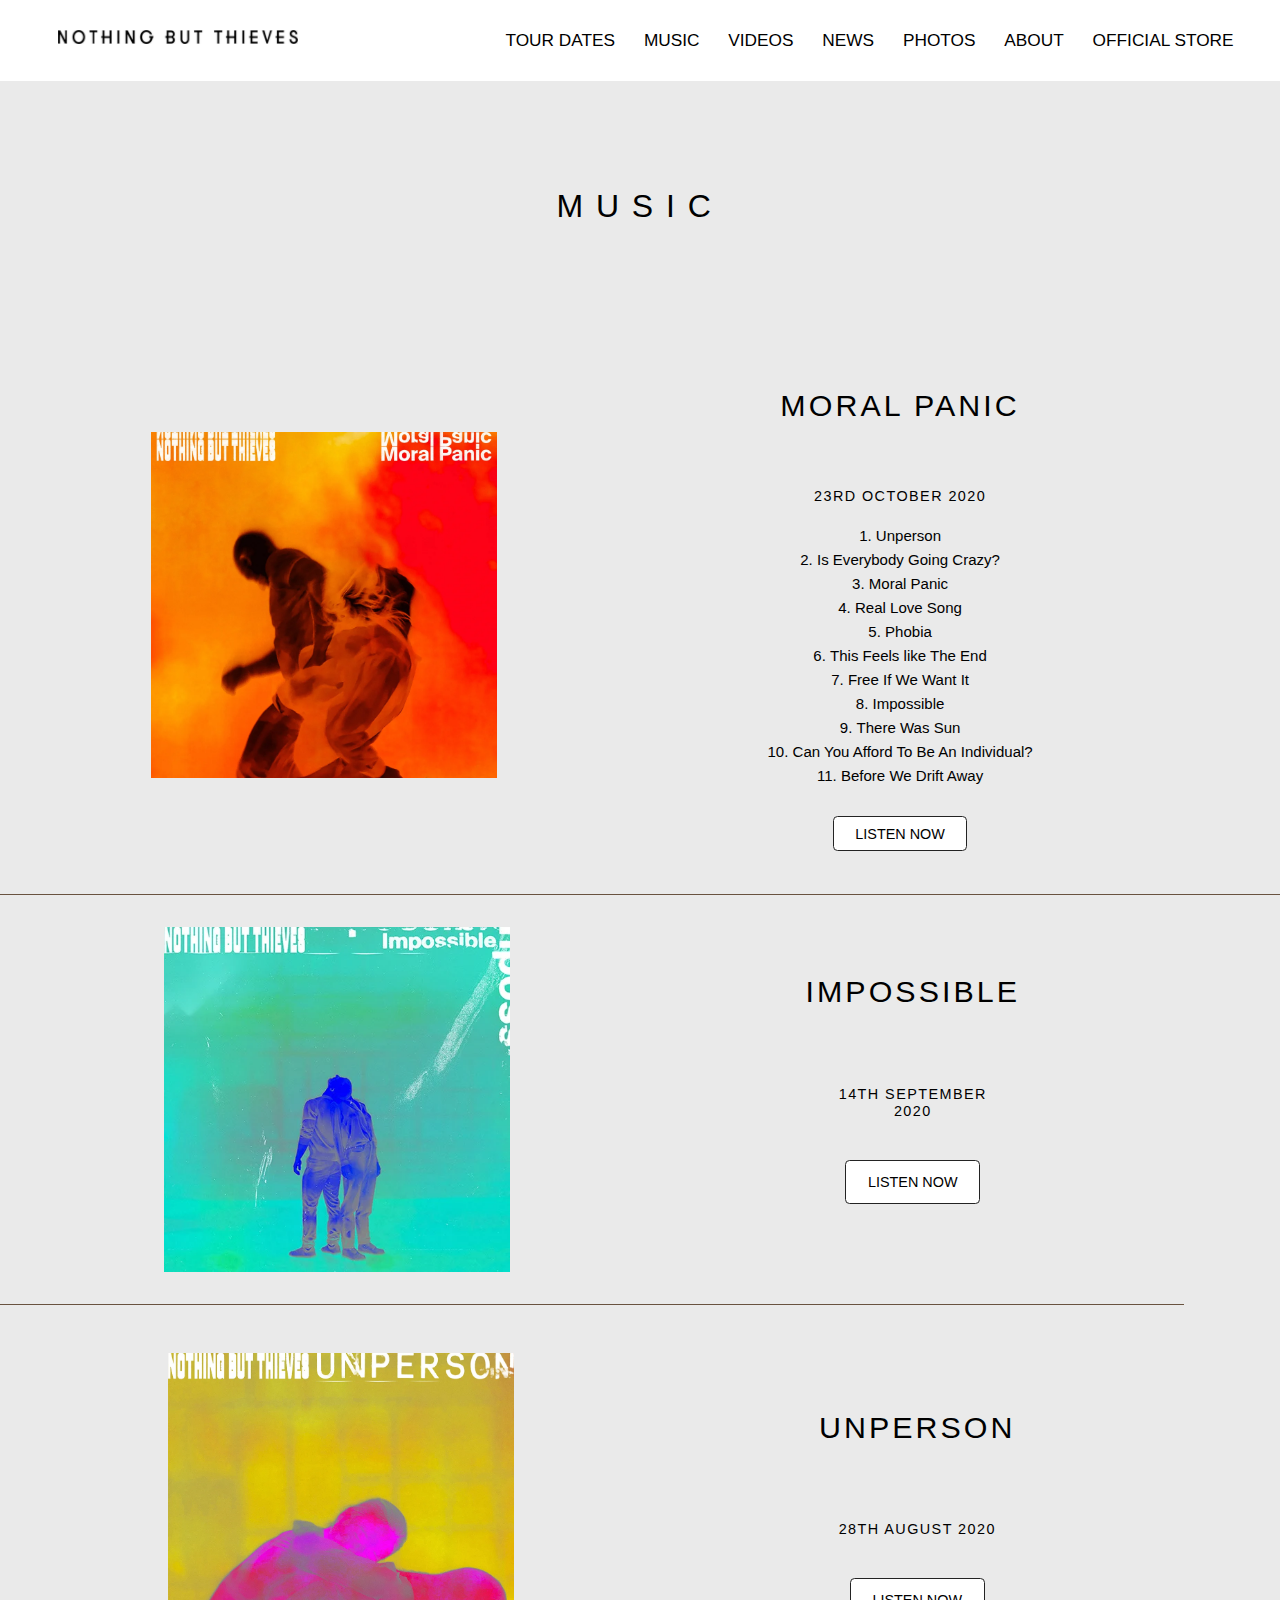
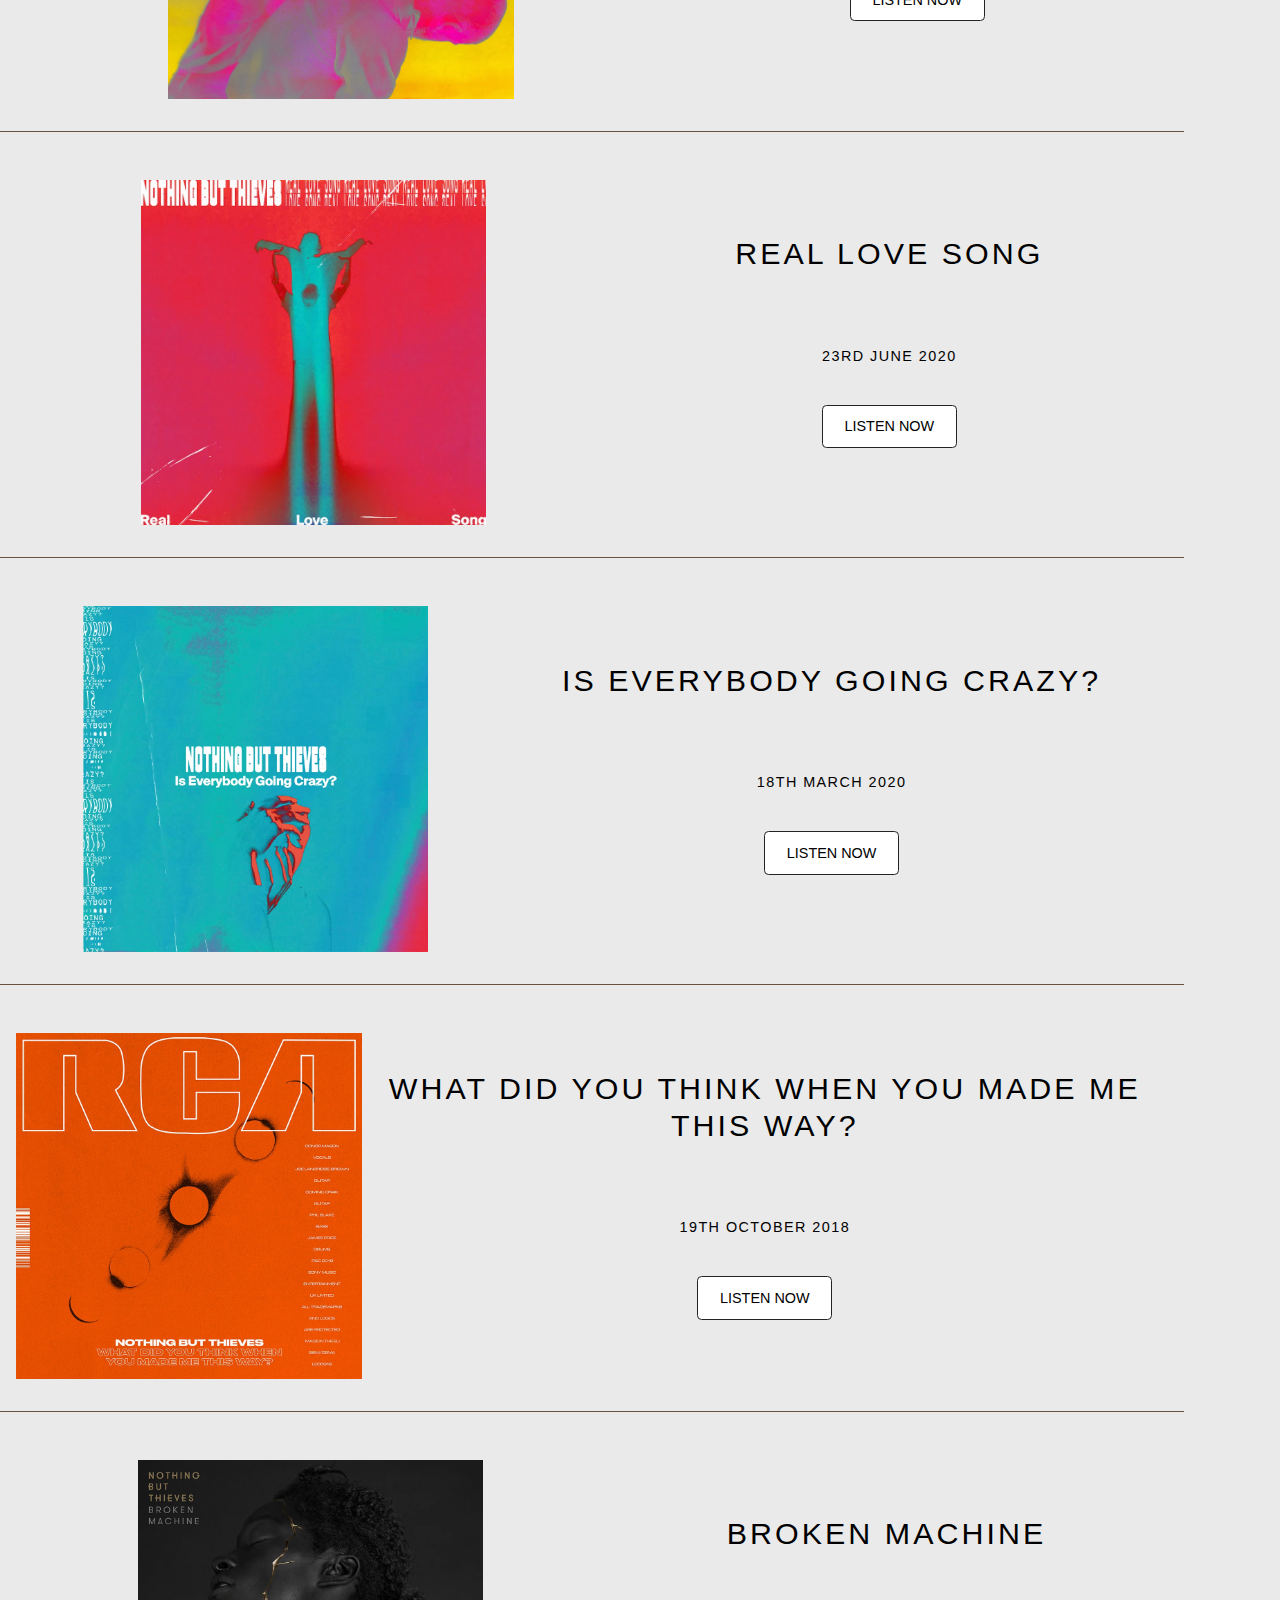
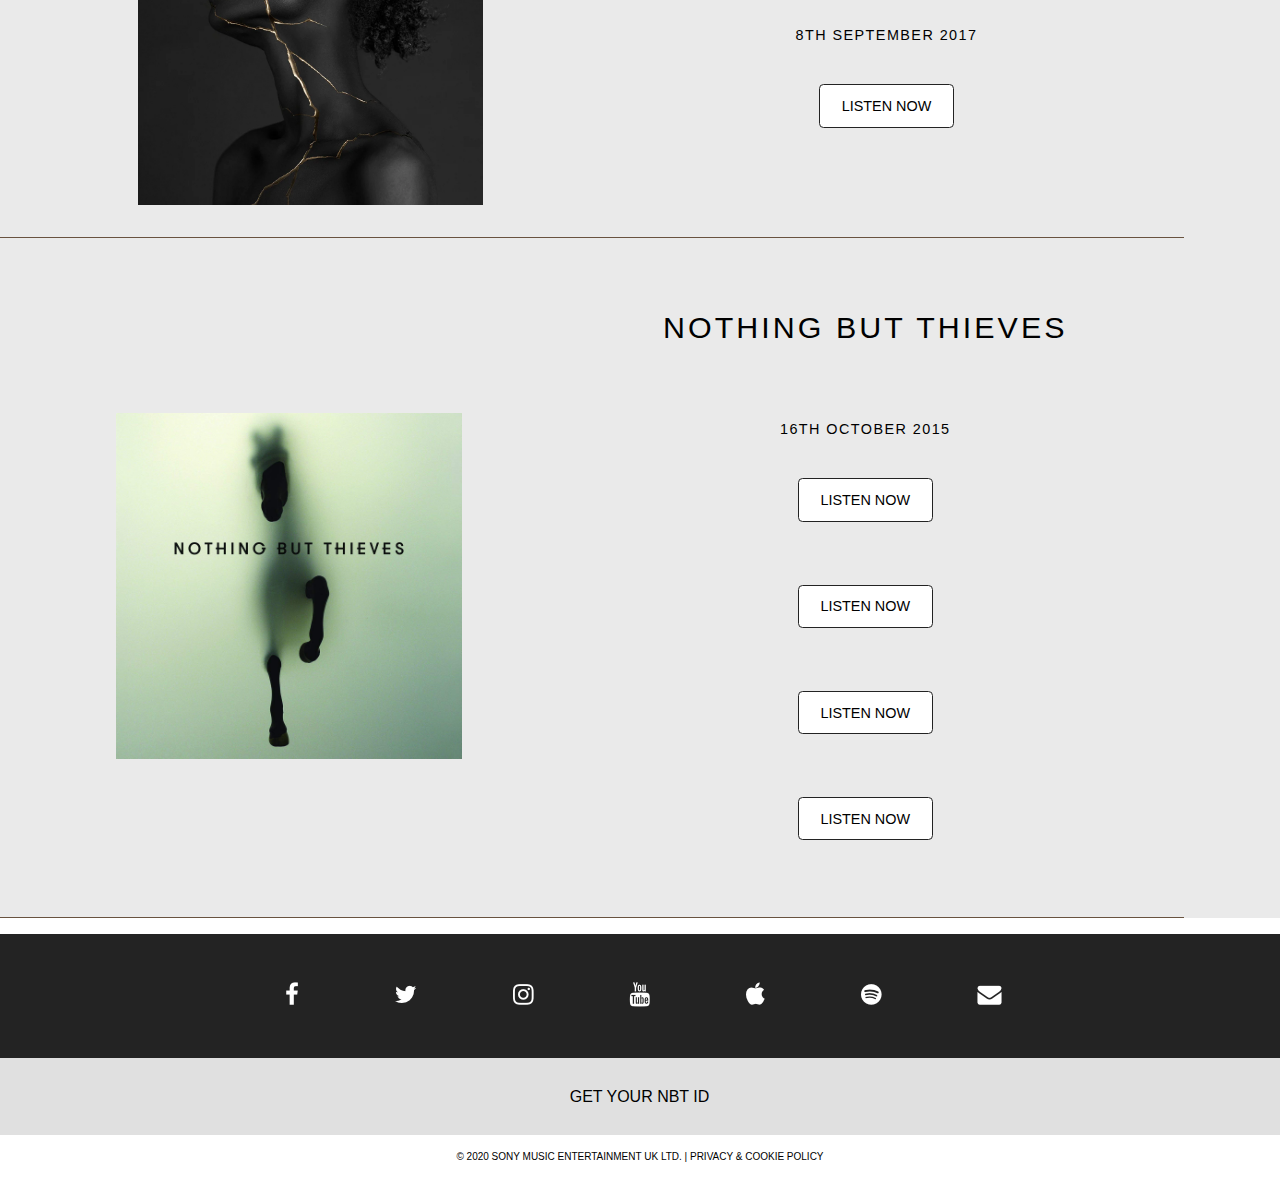
==== music.html @ ab068f0f "Add files via upload" ====
<!doctype html>
<html lang="nl">
	
<head>
	<meta charset="UTF-8">
	<meta name="author" content="jouw naam">
	<meta name="viewport" content="width=device-width, initial-scale=1">
	
	<title>Nothing But Thieves | The Official Website</title>
	<link href="styles/style.css" rel="stylesheet">
</head>

<body>
	<header>
		<a href="index.html"><img src="./images/logo.png" alt=""></a>
		<nav>
			<button></button>
			<ul>
			<li><a href="#">TOUR DATES</a></li>
			<li><a href="music.html">MUSIC</a></li>
			<li><a href="#">VIDEOS</a></li>
			<li><a href="#">NEWS</a></li>
			<li><a href="#">PHOTOS</a></li>
			<li><a href="#">ABOUT</a></li>
			<li><a href="#">OFFICIAL STORE</a></li>
		</ul>
		</nav>
	</header>
	<main id="music-pagina">
		<section>
            <h2 class="h2-music">MUSIC</h2>
			<article>
                <img src="./images/moral-panic.webp" alt="Cover album Moral Panic">
                <div class="tekst-button">
                    <h2 class="h2-music-kleiner">MORAL PANIC</h2>
                <time datetime="2020-10-23">23RD OCTOBER 2020</time>
                <ol>
                    <li>Unperson</li>
                    <li>Is Everybody Going Crazy?</li>
                    <li>Moral Panic</li>
                    <li>Real Love Song</li>
                    <li>Phobia</li>
                    <li>This Feels like The End</li>
                    <li>Free If We Want It</li>
                    <li>Impossible</li>
                    <li>There Was Sun</li>
                    <li>Can You Afford To Be An Individual?</li>
                    <li>Before We Drift Away</li>
                </ol>
                <a class="listen-music" href="#">LISTEN NOW</a>
            </div>
            </article>
        </section>
        <section>
            <article>
                <img src="./images/music-impossible.webp" alt="">
                    <div class="onder-elkaar">
                        <h2 class="h2-music-kleiner">IMPOSSIBLE</h2>
                        <time datetime="2020-09-14">14TH SEPTEMBER 2020</time>
                         <a class="listen-music" href="#">LISTEN NOW</a>
                    </div>
            </article>
            <article>
                <img src="./images/music-unperson.webp" alt="">
                    <div class="onder-elkaar">
                        <h2 class="h2-music-kleiner">UNPERSON</h2>
                        <time datetime="2020-08-28">28TH AUGUST 2020</time>
                        <a class="listen-music" href="#">LISTEN NOW</a>
                    </div>
            </article>
            <article>
                <img src="./images/music-real.webp" alt="">
                    <div class="onder-elkaar">
                        <h2 class="h2-music-kleiner">REAL LOVE SONG</h2>
                        <time datetime="2020-07-23">23RD JUNE 2020</time>
                        <a class="listen-music" href="#">LISTEN NOW</a>
                    </div>
            </article>
            <article>
                <img src="./images/music-is.webp" alt="">
                    <div class="onder-elkaar">
                        <h2 class="h2-music-kleiner">IS EVERYBODY GOING CRAZY?</h2>
                        <time datetime="2020-03-18">18TH MARCH 2020</time>
                        <a class="listen-music" href="#">LISTEN NOW</a>
                    </div>
            </article>
            <article>
                <img src="./images/music-what.jpg" alt="">
                <div class="onder-elkaar">
                <h2 class="h2-music-kleiner">WHAT DID YOU THINK WHEN YOU MADE ME THIS WAY?</h2>
                <time datetime="2018-10-19">19TH OCTOBER 2018</time>
                <a class="listen-music" href="#">LISTEN NOW</a>
            </div>
            </article>
            <article>
                <img src="./images/music-broken.webp" alt="">
                    <div class="onder-elkaar">
                <h2 class="h2-music-kleiner">BROKEN MACHINE</h2>
                <time datetime="2017-09-08">8TH SEPTEMBER 2017</time>
                <a class="listen-music" href="#">LISTEN NOW</a>
            </div>
            </article>
            <article>
                <img src="./images/music-ntb.jpg" alt="">
                <div class="onder-elkaar">
                <h2 class="h2-music-kleiner">NOTHING BUT THIEVES</h2>
                        <time datetime="2015-10-16">16TH OCTOBER 2015</time>
                        <a class="listen-music" href="#">LISTEN NOW</a>
                        <a class="listen-music" href="#">LISTEN NOW</a>
                        <a class="listen-music" href="#">LISTEN NOW</a>
                        <a class="listen-music" href="#">LISTEN NOW</a>
                    </div>
            </article>
        </section>
        <script src="./scripts/script.js"></script>
	</main>
	<footer>
		<div><img class="footer-img" src="./images/footer.png" alt="">
        </div>
		<a href="#">GET YOUR NBT ID</a>
		<p>© 2020 SONY MUSIC ENTERTAINMENT UK LTD. | PRIVACY & COOKIE POLICY</p>
	</footer>
</body>
	
</html>
---- styles/style.css ----
CSS Document
/* Voor alle pagina's */

*, *::after, *::before {
  box-sizing:border-box;  
  margin: 0;
  padding: 0;
}

@font-face {
  font-family: "Woodford Bourne"; 
  src: url("//db.onlinewebfonts.com/t/ab5835bc2eba54dbb5012336606a5edc.eot"); 
  src: url("//db.onlinewebfonts.com/t/ab5835bc2eba54dbb5012336606a5edc.eot?#iefix") format("embedded-opentype"), 
  url("//db.onlinewebfonts.com/t/ab5835bc2eba54dbb5012336606a5edc.woff2") format("woff2"), 
  url("//db.onlinewebfonts.com/t/ab5835bc2eba54dbb5012336606a5edc.woff") format("woff"), 
  url("//db.onlinewebfonts.com/t/ab5835bc2eba54dbb5012336606a5edc.ttf") format("truetype"), 
  url("//db.onlinewebfonts.com/t/ab5835bc2eba54dbb5012336606a5edc.svg#WoodfordBournePROW01-Rg") format("svg"); }

  @font-face {font-family: "Woodford Bourne Thin"; 
    src: url("//db.onlinewebfonts.com/t/a9fb206b2885ac22d2d6c9dc4a789ace.eot"); 
    src: url("//db.onlinewebfonts.com/t/a9fb206b2885ac22d2d6c9dc4a789ace.eot?#iefix") format("embedded-opentype"), 
    url("//db.onlinewebfonts.com/t/a9fb206b2885ac22d2d6c9dc4a789ace.woff2") format("woff2"), 
    url("//db.onlinewebfonts.com/t/a9fb206b2885ac22d2d6c9dc4a789ace.woff") format("woff"), 
    url("//db.onlinewebfonts.com/t/a9fb206b2885ac22d2d6c9dc4a789ace.ttf") format("truetype"), 
    url("//db.onlinewebfonts.com/t/a9fb206b2885ac22d2d6c9dc4a789ace.svg#WoodfordBournePROW01-Light") format("svg"); }

body {
  font-family: 'Woodford Bourne', sans-serif;
  color: black;
  font-size: 1em;
  font-weight: 400;
  position: relative;
  text-align: center;
  line-height: 1.5em;
  -webkit-font-smoothing: antialiased;
  margin: 0;
}

/* begin header */

header {
  position: fixed;
  top: 0;
  display: flex;
  justify-content: space-between;
  align-items: center;
  width: 100vw;
  background: white;
  height: 9vh;
}

header img {
  max-width: 70vw;
  margin: 1.5em 1.5em 1.5em 1.5em;
}

/* begin nav */

nav ul {
  position: fixed;
  top: 0;
  left: 0;
  width: 100%;
  height: 100%;
  transform:translateX(100%);
  transition: 0.5s;
  display: flex;
  flex-direction: column;
  justify-content: center;
  margin: 0;
  padding: 0;
  background: white;
}

nav button {
  background: none;
  background-image: url('../images/SVG/Button.svg');
  background-repeat: no-repeat;
  border: none;
  appearance: none;
  cursor: pointer;
  position: fixed;
  top: 2vh;
  right: 3vh;
  height: 5vh;
  width: 10vw;
  z-index: 1;
}

nav a {
  display: block;
  line-height: 100%;
  font-size: 1.2em;
  margin: 0.4rem auto;
  padding: 0.5em 0;
}

nav.toonNav ul {
  transform:translateX(0%);
  transition: 0.5s;
}

nav.toonNav button {
  background-image: url('../images/SVG/Kruis.svg');
}

/* codepen Mediaqueries oefening 3 geraadpleegd voor de nav */
/* einde nav */

/* einde header */

a {
  text-decoration: none;
  color: black;
}

img, video {
  max-width: 100%;
  height: auto;
  }

h3 {
  letter-spacing: 0.1em;
  font-family: 'Woodford Bourne Thin', sans-serif;
  font-size: 0.9em;
  font-weight: normal;
  padding: 1em 0 1em 0;
  line-height: 1.22em;
  max-width: 80%;
  text-align: center;
  align-items: center;
  margin: auto;
  margin-bottom: 0.5em;
}

/* einde voor alle pagina's */

 /* time, datum */

time {
  letter-spacing: 0.1em;
  font-family: 'Woodford Bourne Thin', sans-serif;
  font-size: 0.9em;
  font-weight: normal;
  padding: 1em 0 1em 0;
  line-height: 1.22em;
  max-width: 80%;
  text-align: center;
  align-items: center;
  margin: auto;
  margin-bottom: 0.5em;
}

/* einde time, datum */ 

/* home pagina */

.h2-home {
  letter-spacing: 0.1em;
  font-family: 'Woodford Bourne Thin', sans-serif;
  font-size: 2em; 
  font-weight: lighter;
  padding: 3em 0 2.5em 0;
  line-height: 1.22em;
}

/* slider */

#homepagina > ul:nth-of-type(1) {
  width: 100%;
  overflow-x: scroll;
  white-space: nowrap;
  display: block;
  max-width: 100%;
  padding: 0;
  margin: 0;
}

#homepagina > ul:nth-of-type(1) li {
  height: 90vh;
  display: inline-block;
  margin: 0;
  vertical-align: top;
/* Het element is uitgelijnd met de bovenkant van het hoogste element op de lijn 
Bron:  https://www.w3schools.com/cssref/pr_pos_vertical-align.asp*/
  align-items: center;
}

#homepagina > ul:nth-of-type(1) li a {
  font-family: 'Woodford Bourne Thin', sans-serif;
  border: solid 0.0625em white;
  border-radius: 0.3125em;
  padding: 0.6em 1.5em;
  font-size: 0.9em;
  background: white;
  color: black;
}

#homepagina > ul:nth-of-type(1) li:nth-of-type(1) {
  width: 100%;
  background: url('../images/slider-3.webp');
  background-size: cover;
  background-repeat: no-repeat;
}

#homepagina > ul:nth-of-type(1) li:nth-of-type(2) {
  width: 100%;
  background: url('../images/slider-2.webp');
  background-size: cover;
  background-repeat: no-repeat;
}

#homepagina > ul:nth-of-type(1) li:nth-of-type(3) {
  width: 100%;
  background: url('../images/slider-1.webp');
  background-size: cover;
  background-repeat: no-repeat;
}

/* einde slider */

/* video img */

.video-img {
  padding: 0 0 7.5em;
}

/* einde video img */

#homepagina > article:nth-of-type(1) img {
  width: 80%;
}

#homepagina > article:nth-of-type(1) h2 {
  margin: 0.75em 0 2em 0;
  padding: 0;
}

.look {
  display: inline-block;
  max-width: 11em;
  font-family: 'Woodford Bourne Thin', sans-serif;
  border: solid 0.0625em #232323;
  border-radius: 0.3125em;
  padding: 0.6em 1.5em;
  font-size: 0.9em;
  margin: 1.25em 0 3.125em 0;
}

.listen, .more {
  font-family: 'Woodford Bourne Thin', sans-serif;
  border: solid 0.0625em #232323;
  border-radius: 0.3125em;
  padding: 0.6em 1.5em;
  font-size: 0.9em;
}

.listen {
  margin: 1.25em 0 3.125em 0;
}

.more {
  display: block;
  position: relative;
  left: 25vw;
  margin: 5em 0;
  width: 10em;
}

#homepagina > section:nth-of-type(1) li {
  padding-bottom: 0.5em;
  margin-left: -2em;
}

.tour-dates-more {
  font-family: 'Woodford Bourne Thin', sans-serif;
  border: solid 0.0625em white;
  border-radius: 0.3125em;
  padding: 0.6em 1.5em;
  font-size: 0.9em;
  background: white;
  color: black;
}

#homepagina > section:nth-of-type(1) ul li:nth-of-type(4) {
  font-weight: 700;
}

.more-news {
  display: flex;
  flex-direction: column;
  justify-content: center;
  align-content: center;
  align-items: center;
  max-width: 11em;
  font-family: 'Woodford Bourne Thin', sans-serif;
  border: solid 0.0625em black;
  border-radius: 0.3125em;
  padding: 0.6em 1.5em;
  font-size: 0.9em;
  margin: 2em auto;
  margin-bottom: 6em;
}

ul {
    list-style-type: none;
  }

.kleding {
  padding: 0;
  margin: 0;
}

 li{
  overflow: hidden;
  padding-left: 0;
}

.news-items {
  overflow-x: scroll;
  white-space: nowrap;
  display: block;
  flex-direction: column;
  width:100%;
  max-width: 100vw;
  padding: 0 0 1em 0;
}

.videos {
  background: rgb(234, 234, 234);
}

.videos img {
  width: 90%;
}

.img-een {
  background: rgb(234, 234, 234);
}

.img-een img {
  margin: 8em 2em 6em 2em;
  max-width: 80%;
}

.img-twee {
  background: black;
}

.img-twee img {
  margin: 6em 2em 6em 2em;
  max-width: 80%;
}

.news-item {
  display: inline-block;
  margin: 0 2em;
  vertical-align: top;
  align-items: center;
  margin-left: 1em;
}

.news-item img {
  max-width: 100%;
}


.news-item h3 {
  white-space: initial;
}


::-webkit-scrollbar {
  width: 0.5em;
}

::-webkit-scrollbar-thumb {
  background: #232323;
}

::-webkit-scrollbar-track {
  background: white;
}

p.prijs {
  font-weight: bold;
  font-size: 1em;
}

footer {
  position: static;
  bottom: 0;
  right: 0;
  left: 0;
}
footer div {
  background: #232323;
  width: 100%;
}

.footer-img {
  border: none;
}

footer a {
  background: #e0e0e0;
  max-width: 100%;
  text-align: center;
  display: flex;
  justify-content: center;
  align-items: center;
  padding: 27px 30px 26px 29px;
  font-size: 1em;
  font-style: normal;
  font-weight: 400;
}

footer p {
  text-align: center;
  font-size: 0.625em;
}

/* music pagina */

.onder-elkaar {
  display: flex;
  flex-direction: column;
  align-items: center;
}

#music-pagina > section:nth-of-type(1) {
  background: rgb(234, 234, 234);
  text-align: center;
  border-bottom: 1px solid #695340;
}

#music-pagina > section:nth-of-type(1) img {
  max-width: 80%;
}

#music-pagina > section:nth-of-type(2) {
  background: rgb(234, 234, 234);
  text-align: center;
}

#music-pagina > section:nth-of-type(2) img {
  max-width: 80%;
}

#music-pagina > section:nth-of-type(2) article {
  border-bottom: 1px solid #695340;
}

.h2-music {
  letter-spacing: 0.4em;
  font-family: 'Woodford Bourne Thin', sans-serif;
  font-size: 2em;
  font-weight: normal;
  padding: 5em 0 2.5em 0;
  line-height: 1.22em;
}

.h2-music-kleiner {
  letter-spacing: 0.1em;
  font-family: 'Woodford Bourne Thin', sans-serif;
  font-size: 1.9em;
  font-weight: normal;
  padding: 0;
  margin: 0.75em 0 2em 0;
  line-height: 1.22em;
}

.listen-music {
  font-family: 'Woodford Bourne Thin', sans-serif;
  border: solid 0.0625em #232323;
  border-radius: 0.3125em;
  padding: 0.6em 1.5em;
  font-size: 0.9em;
  margin: 1.25em 0 3.125em 0;
  background: white;
  max-width: 11em;
}

#music-pagina section:nth-of-type(1) img {
  width: 80vw;
}

ol {
  align-items: center;
  padding: 0 0 1.25em 0;
  font-family: 'Woodford Bourne', sans-serif;
  font-style: normal;
  font-size: 0.94em;
  font-weight: 400;
}

ol li {
  list-style-position: inside;
}

#music-pagina section {
  background: rgb(234, 234, 234);
  display: block;
}

@media (max-width: 991px) {
 
  #music-pagina section:nth-of-type(1) article {
    display: flex;
    flex-direction: column;
    justify-content: center;
    align-content: space-between;
    align-items: center;
    margin-bottom: 1em;
  }

  #music-pagina section:nth-of-type(2) article {
    display: flex;
    flex-direction: column;
    justify-content: center;
    align-content: space-between;
    align-items: center;
    margin-bottom: 1em;
  }

  #homepagina > article:nth-of-type(1) {
    display: flex;
    flex-direction: column;
    justify-content: center;
    align-content: space-between;
    align-items: center;
    margin-bottom: 1em;
  }

  #music-pagina section:nth-of-type(2) img {
    min-width: 50vw;
  }

  #homepagina > article:nth-of-type(1) img {
     min-width: 50vw;
  }  

  #homepagina > section:nth-of-type(1) {
    display: flex;
    flex-direction: column;
    width: 100%;
    background: #232323;
    color: white;
    font-family: 'Woodford Bourne', sans-serif;
    font-weight: 400;
    height: 110vh;
  }

  #homepagina > section:nth-of-type(1) ul {
    color: white;
    max-width: 100%;
    border-bottom: 0.001em solid rgba(124, 124, 124, 0.25);
  }

  .news-item {
    width: 90% !important;
  }

  .twee-images {
    display: flex;
    flex-direction: column;
  }

  .shop ul {
    display: flex;
    flex-direction: column;
    justify-content: center;
    align-content: center;
    align-items: center;
  }

  .shop img {
    max-width: 85%;
  }

  .tour-dates-more {
    display: flex;
    flex-direction: column;
    justify-content: center;
    align-content: center;
    align-items: center;
    margin: auto; 
    max-width: 11em;
  }

  .slider li a {
    display: flex;
    flex-flow: column wrap;
    justify-content: center;
    align-content: center;
    align-items: center;
  }

  .footer-img {
    min-width: 100%;
  }

  #music-pagina section:nth-of-type() img {
    min-width: 50vw;
  }
}

@media (min-width: 992px) {
  header img {
    padding-left: 2em;
  }

  /* begin nav */
  
  nav {
    order: 0;
    padding-right: 2em;
  }
  
  nav button {
   display: none; 
  }
  
  nav ul {
    position: relative;
    transform:translateX(0);
    display: flex;
    flex-direction: row;
    justify-content: space-between;
    background: none;
    padding: 0;
    font-size: 0.9em;
  }

  nav ul li {
    padding: 1em;
  }

  /* codepen Mediaqueries oefening 3 geraadpleegd voor de nav */
  /* einde nav */

  .slider li:nth-of-type(1) {
    width: 100%;
    background: url('../images/slider1-landscape.webp');
    background-size: cover;
    background-repeat: no-repeat;
  }
  
  .slider li:nth-of-type(2) {
    width: 100%;
    background: url('../images/slider2-landscape.jpg');
    background-size: cover;
    background-repeat: no-repeat;
  }
  
  .slider li:nth-of-type(3) {
    width: 100%;
    background: url('../images/slider3-landscape.webp');
    background-size: cover;
    background-repeat: no-repeat;
  }

  #homepagina > article:nth-of-type(1) {
    display: flex;
    flex-direction: row;
    justify-content: space-around;
    align-content: center;
    align-items: center;
    margin-bottom: 1em;
  }

  #homepagina > article:nth-of-type(1) img {
    max-width: 30%;
  }

  .video-img {
    min-width: 100%;
  }

  .more {
    display: block;
    left: calc(50% - 7em);
  }

  #homepagina section:nth-of-type(1) {
    background: #232323;
    color: white;
    height: 75vh;
  }

  #homepagina section:nth-of-type(1) h2 {
    letter-spacing: 0.4em;
  }

  #homepagina section:nth-of-type(1) ul {
    color: white;
    display: flex;
    flex-direction: row;
    font-family: 'Woodford Bourne', sans-serif;
    font-weight: 400;
    padding: 0.5em 0;
    border-bottom: 0.001em solid rgba(124, 124, 124, 0.25);
  }

  #homepagina section:nth-of-type(1) ul li:nth-of-type(1) {
    width: 20%;
    order: 1;
  }

  #homepagina section:nth-of-type(1) ul li:nth-of-type(2) {
    width: 35%;
    order: 2;
  }

  #homepagina section:nth-of-type(1) ul li:nth-of-type(3) {
    width: 25%;
    order: 3;
  }

  #homepagina section:nth-of-type(1) ul li:nth-of-type(4) {
    width: 20%;
    order: 4;
  }

  .tour-dates-more {
    display: flex;
    flex-direction: column;
    justify-content: center;
    align-content: center;
    align-items: center;
    margin: auto;
    margin-top: 5em;
    max-width: 11em;
  }

  .twee-images {
    width: 100%;
    height: auto;
    display: flex;
    flex-direction: row;
    flex-wrap: nowrap;
    justify-content: center;
    align-content: center;
  }

  .img-een, .img-twee {
    width: 80%;
  }

  .twee-images img {
    width: 60%;
    margin: 6em 2em 6em 2em;
  }

  .news-item {
    width: 40% !important;
  }

  section:nth-of-type(6) img{
    max-width: 40%;
    margin: 1em 1em 1em 1em;
  }

  .shop ul {
    display: flex;
    flex-direction: row;
    justify-content: center;
    align-content: center;
    align-items: center;
  }

  .shop img {
    max-width: 90%;
  }

  #music-pagina section:nth-of-type(1) article {
    width: 90%;
    display: flex;
    flex-direction: row;
    justify-content: space-around;
    align-content: center;
    align-items: center;
    margin-bottom: 1em;
    padding: 2rem 1rem 2rem;
  }

  #music-pagina section:nth-of-type(2) article {
    width: 90%;
    display: flex;
    flex-direction: row;
    justify-content: space-around;
    align-content: center;
    align-items: center;
    margin-bottom: 1em;
    padding: 2rem 1rem 2rem;
  }

  #music-pagina section:nth-of-type(1) img {
    max-width: 30%;
  }

  #music-pagina section:nth-of-type(2) img {
    max-width: 30%;
  }
}
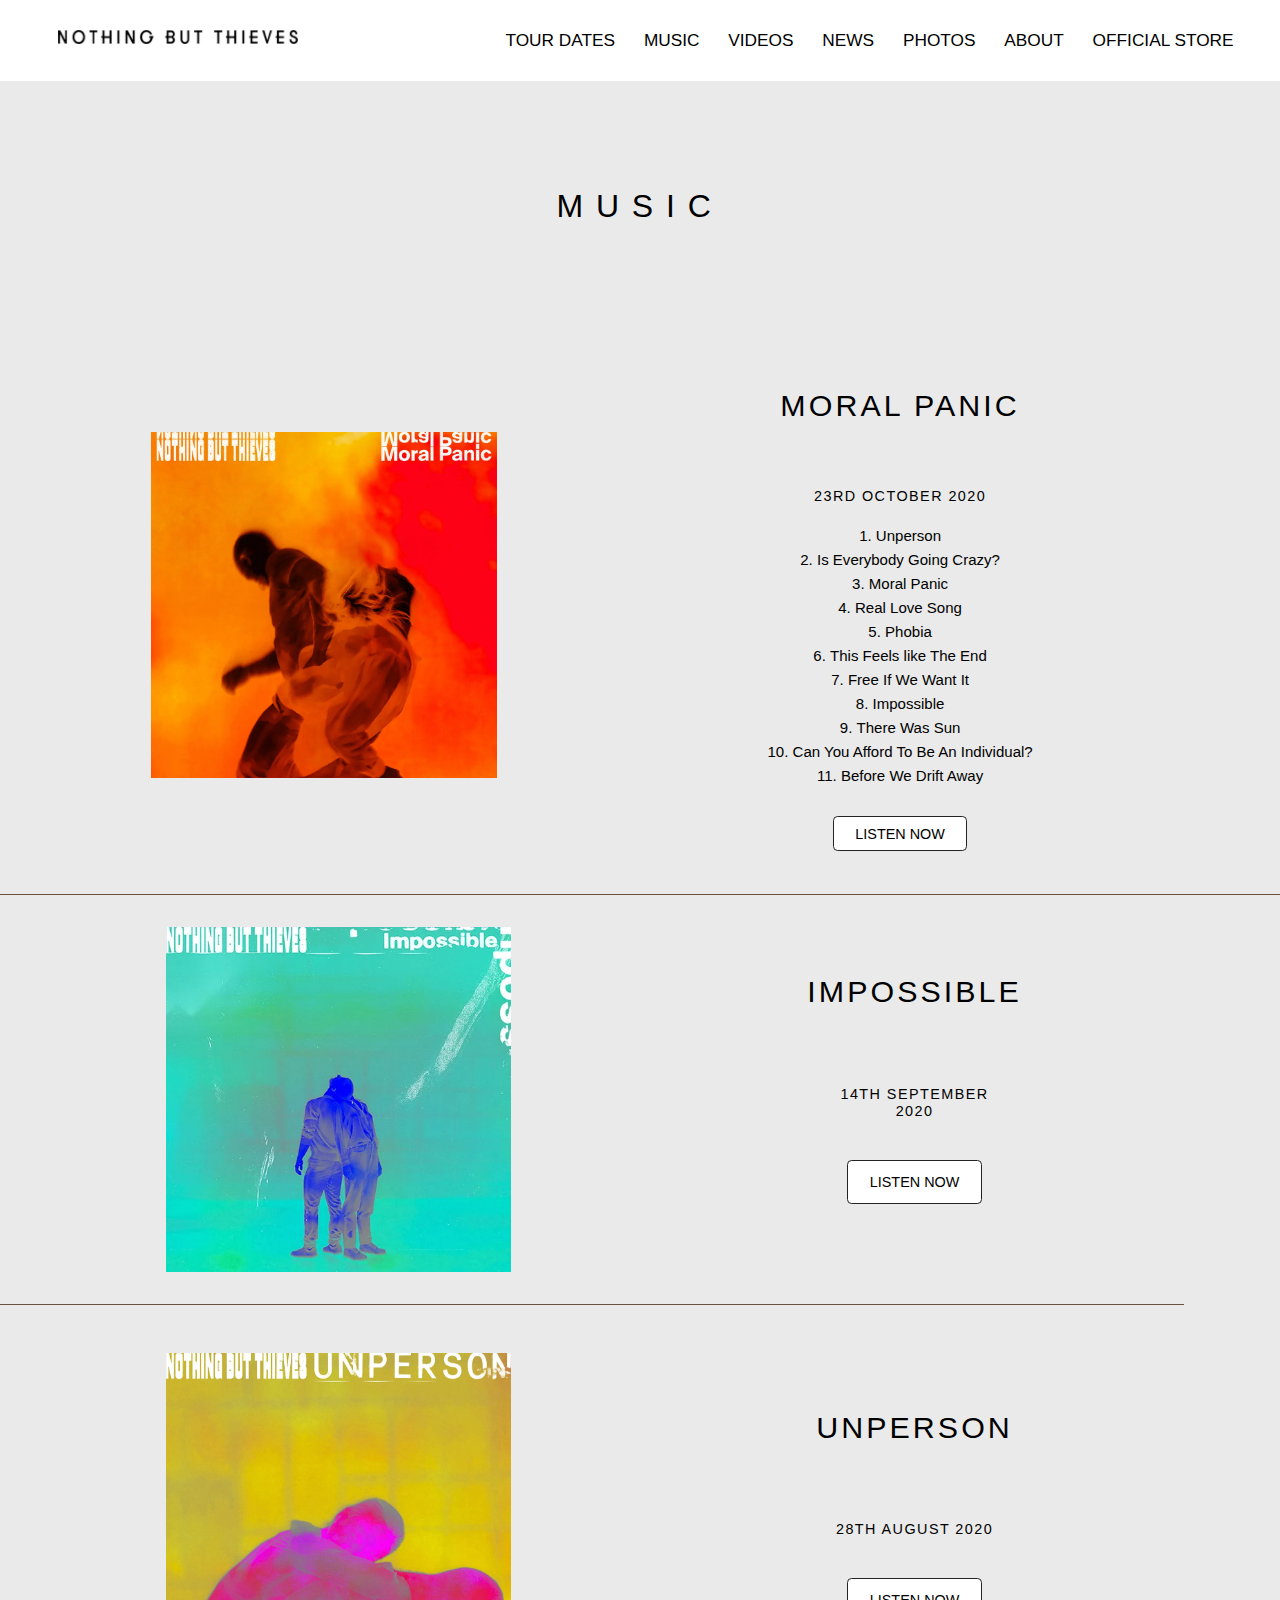
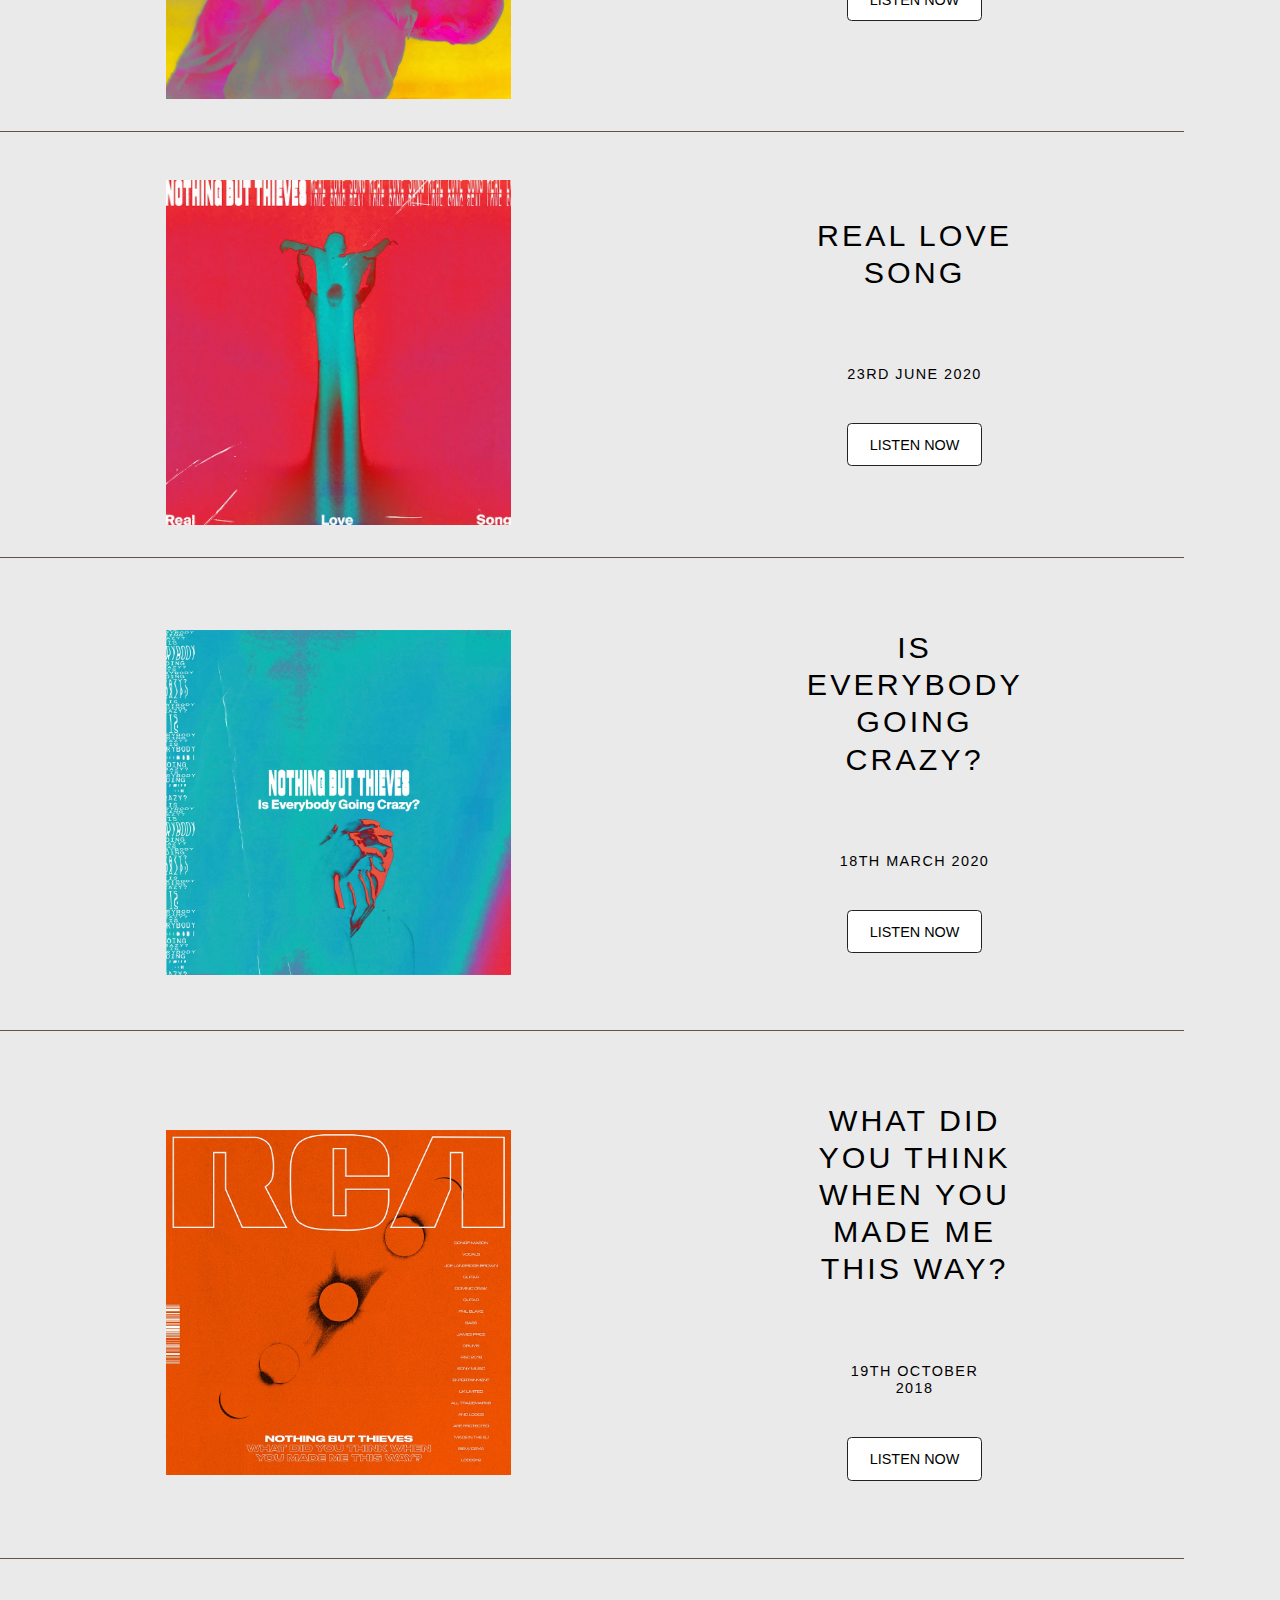
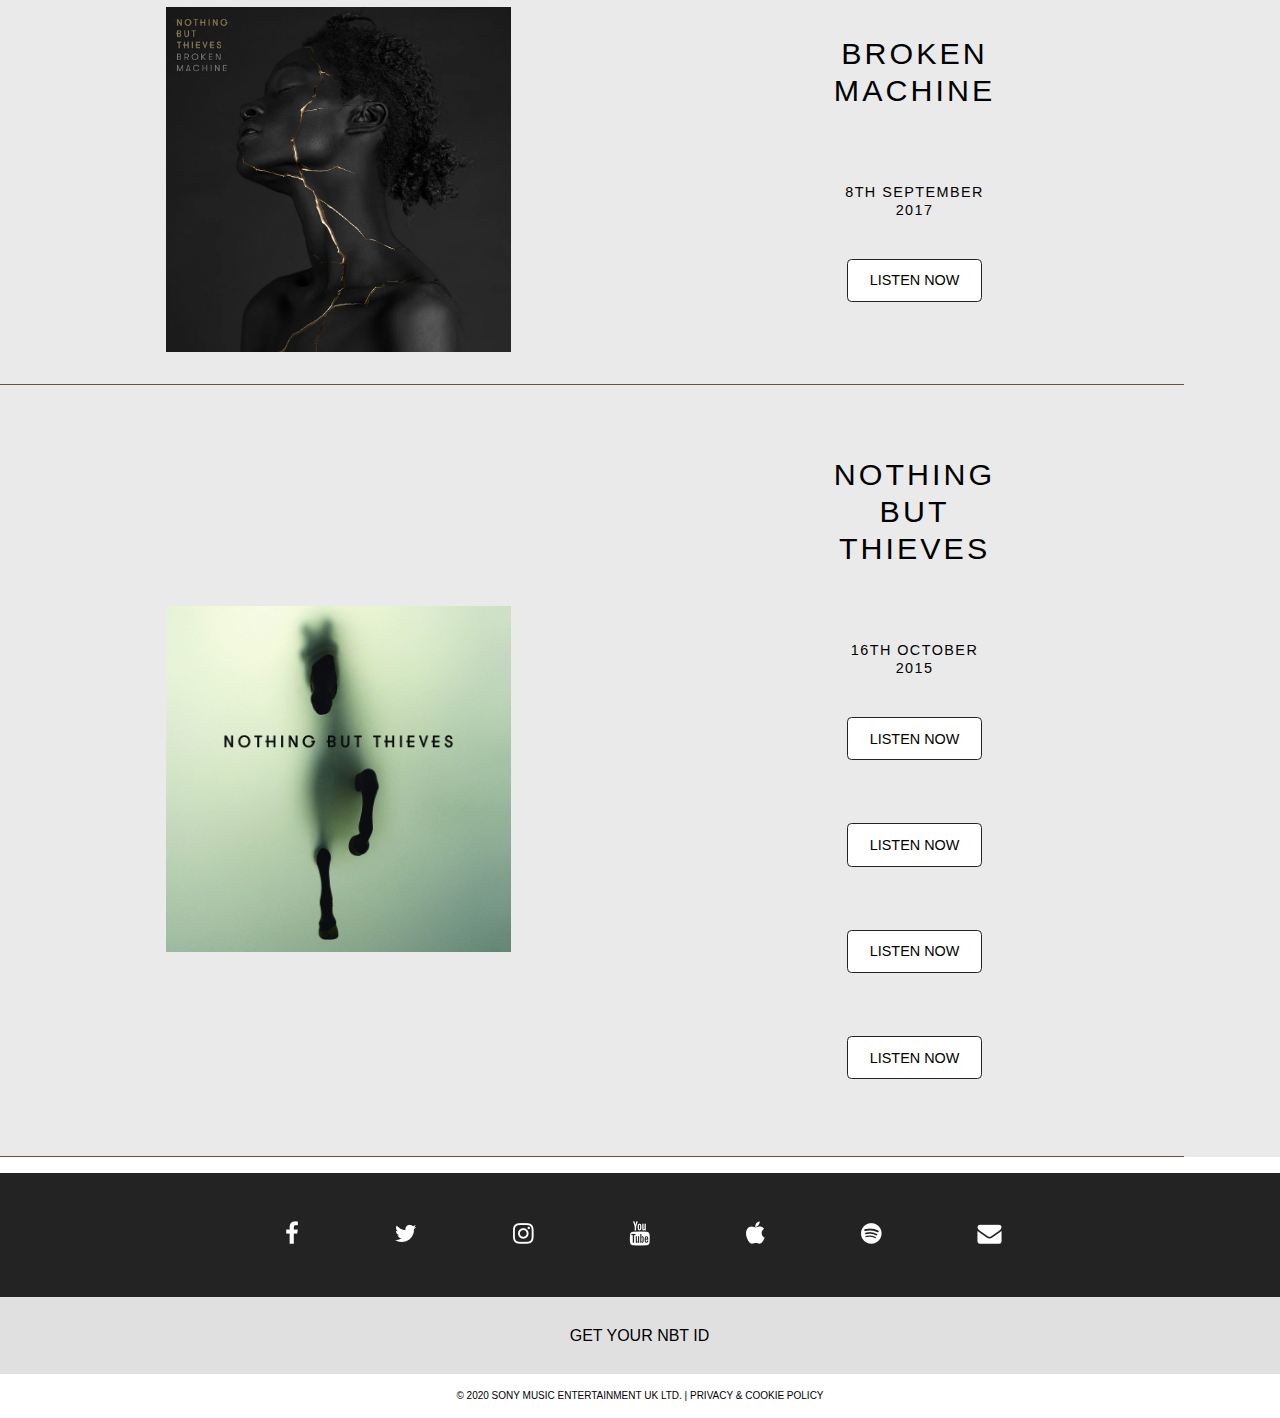
==== commit bdfe9497: "Add files via upload" ====
--- a/music.html
+++ b/music.html
@@ -115,7 +115,7 @@
         <script src="./scripts/script.js"></script>
 	</main>
 	<footer>
-		<div><img class="footer-img" src="./images/footer.png" alt="">
+		<div><img src="./images/footer.png" alt="">
         </div>
 		<a href="#">GET YOUR NBT ID</a>
 		<p>© 2020 SONY MUSIC ENTERTAINMENT UK LTD. | PRIVACY & COOKIE POLICY</p>
--- a/styles/style.css
+++ b/styles/style.css
@@ -37,6 +37,17 @@
 }
 
 /* begin header */
+
+#homepagina header {
+  position: sticky;
+  top: 0;
+  display: flex;
+  justify-content: space-between;
+  align-items: center;
+  width: 100vw;
+  background: white;
+  height: 9vh;
+}
 
 header {
   position: fixed;
@@ -316,7 +327,7 @@
   padding-left: 0;
 }
 
-.news-items {
+#homepagina > section:nth-of-type(2) div, #homepagina > section:nth-of-type(3) div {
   overflow-x: scroll;
   white-space: nowrap;
   display: block;
@@ -326,7 +337,7 @@
   padding: 0 0 1em 0;
 }
 
-.videos {
+#homepagina > section:nth-of-type(3) {
   background: rgb(234, 234, 234);
 }
 
@@ -350,6 +361,14 @@
 .img-twee img {
   margin: 6em 2em 6em 2em;
   max-width: 80%;
+}
+
+#homepagina > section:nth-of-type(3) div article {
+  display: inline-block;
+  margin: 0 2em;
+  vertical-align: top;
+  align-items: center;
+  margin-left: 1em;
 }
 
 .news-item {
@@ -398,7 +417,7 @@
   width: 100%;
 }
 
-.footer-img {
+.footer img {
   border: none;
 }
 
@@ -503,15 +522,29 @@
   display: block;
 }
 
+#music-pagina section:nth-of-type(1) article {
+  display: flex;
+  flex-wrap: wrap;
+  align-items: center;
+  margin-bottom: 1em;
+}
+
 @media (max-width: 991px) {
  
+  #homepagina header {
+  position: fixed;
+  top: 0;
+  display: flex;
+  justify-content: space-between;
+  align-items: center;
+  width: 100vw;
+  background: white;
+  height: 9vh;
+  }
+
   #music-pagina section:nth-of-type(1) article {
-    display: flex;
-    flex-direction: column;
     justify-content: center;
     align-content: space-between;
-    align-items: center;
-    margin-bottom: 1em;
   }
 
   #music-pagina section:nth-of-type(2) article {
@@ -588,7 +621,7 @@
     max-width: 11em;
   }
 
-  .slider li a {
+  #homepagina > ul:nth-of-type(1) li a {
     display: flex;
     flex-flow: column wrap;
     justify-content: center;
@@ -639,21 +672,21 @@
   /* codepen Mediaqueries oefening 3 geraadpleegd voor de nav */
   /* einde nav */
 
-  .slider li:nth-of-type(1) {
+  #homepagina > ul:nth-of-type(1) li:nth-of-type(1) {
     width: 100%;
     background: url('../images/slider1-landscape.webp');
     background-size: cover;
     background-repeat: no-repeat;
   }
   
-  .slider li:nth-of-type(2) {
+  #homepagina > ul:nth-of-type(1) li:nth-of-type(2) {
     width: 100%;
     background: url('../images/slider2-landscape.jpg');
     background-size: cover;
     background-repeat: no-repeat;
   }
   
-  .slider li:nth-of-type(3) {
+  #homepagina > ul:nth-of-type(1) li:nth-of-type(3) {
     width: 100%;
     background: url('../images/slider3-landscape.webp');
     background-size: cover;
@@ -775,6 +808,13 @@
 
   #music-pagina section:nth-of-type(1) article {
     width: 90%;
+    justify-content: space-around;
+    align-content: center;
+    padding: 2rem 1rem 2rem;
+  }
+
+  #music-pagina section:nth-of-type(2) article {
+    width: 90%;
     display: flex;
     flex-direction: row;
     justify-content: space-around;
@@ -784,17 +824,6 @@
     padding: 2rem 1rem 2rem;
   }
 
-  #music-pagina section:nth-of-type(2) article {
-    width: 90%;
-    display: flex;
-    flex-direction: row;
-    justify-content: space-around;
-    align-content: center;
-    align-items: center;
-    margin-bottom: 1em;
-    padding: 2rem 1rem 2rem;
-  }
-
   #music-pagina section:nth-of-type(1) img {
     max-width: 30%;
   }
@@ -802,4 +831,9 @@
   #music-pagina section:nth-of-type(2) img {
     max-width: 30%;
   }
+
+  .onder-elkaar{
+    max-width: 18%;
+    min-width: 18%;
+  }
 }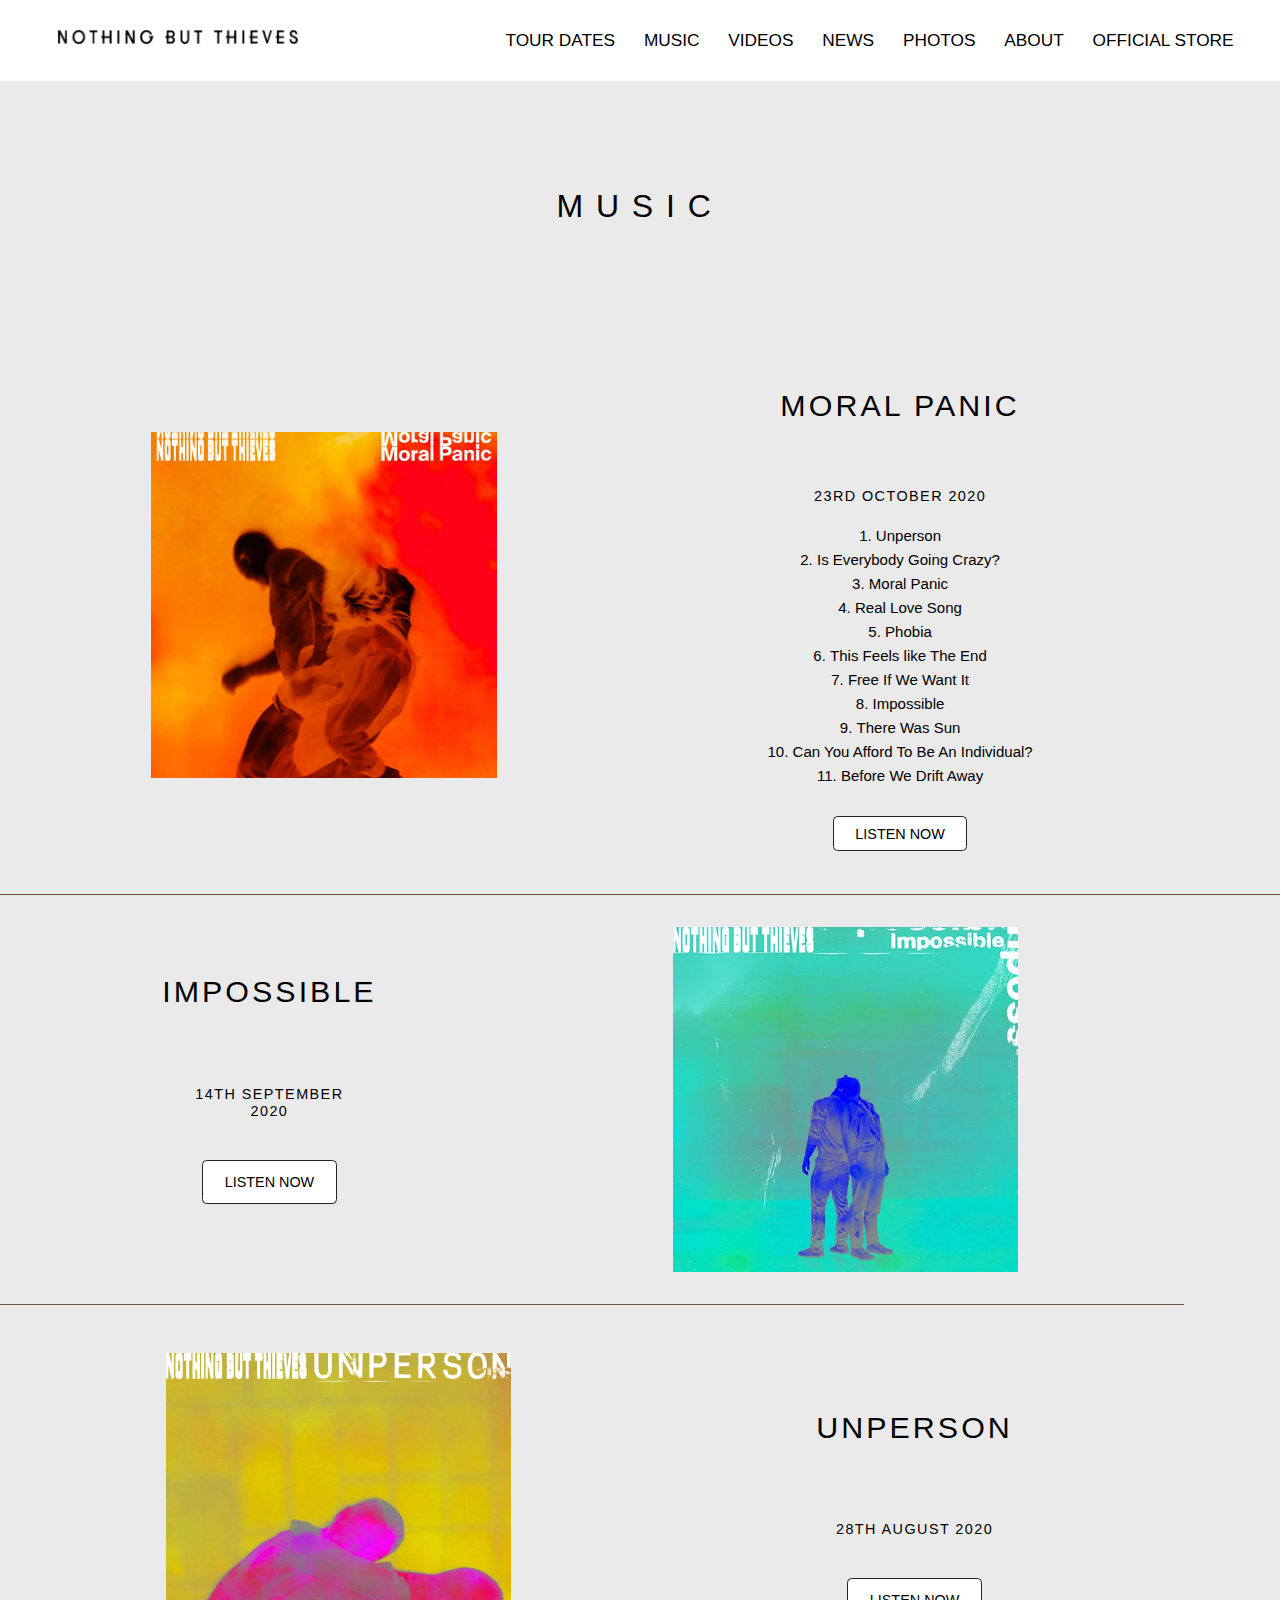
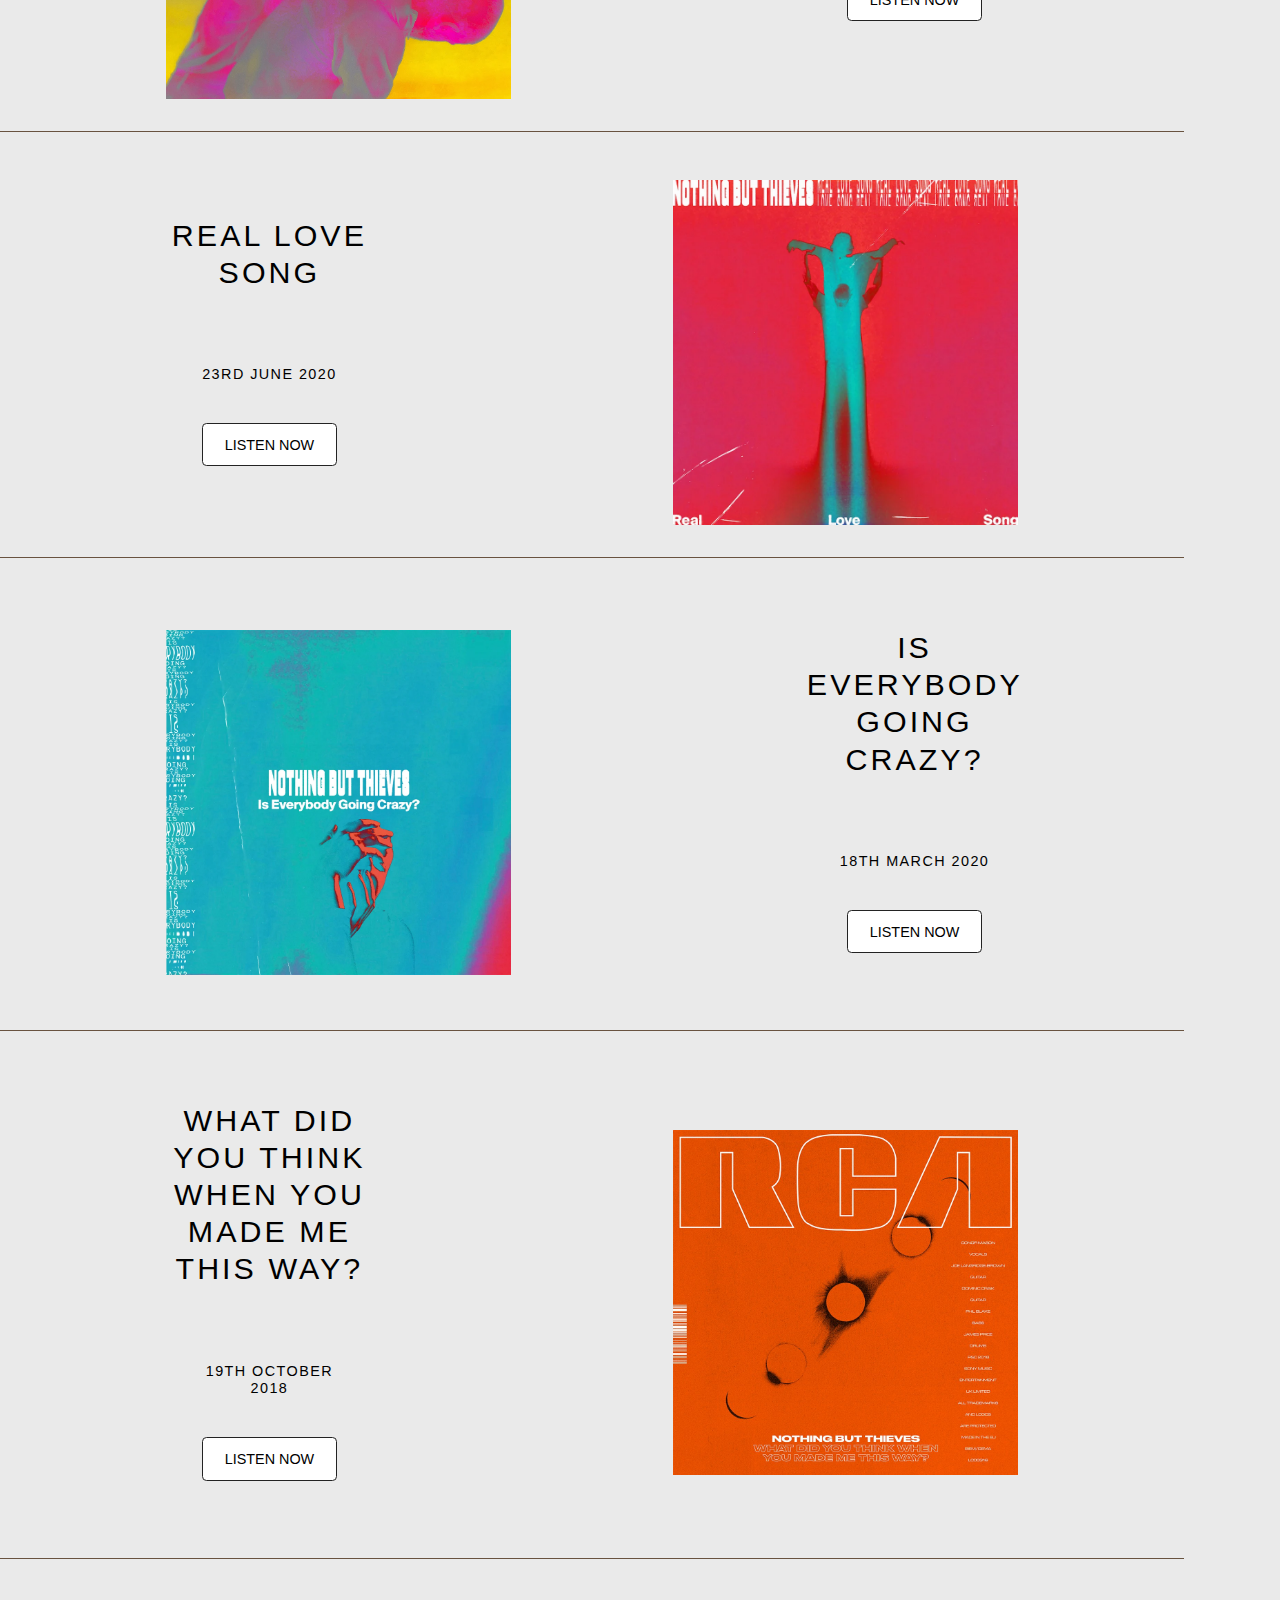
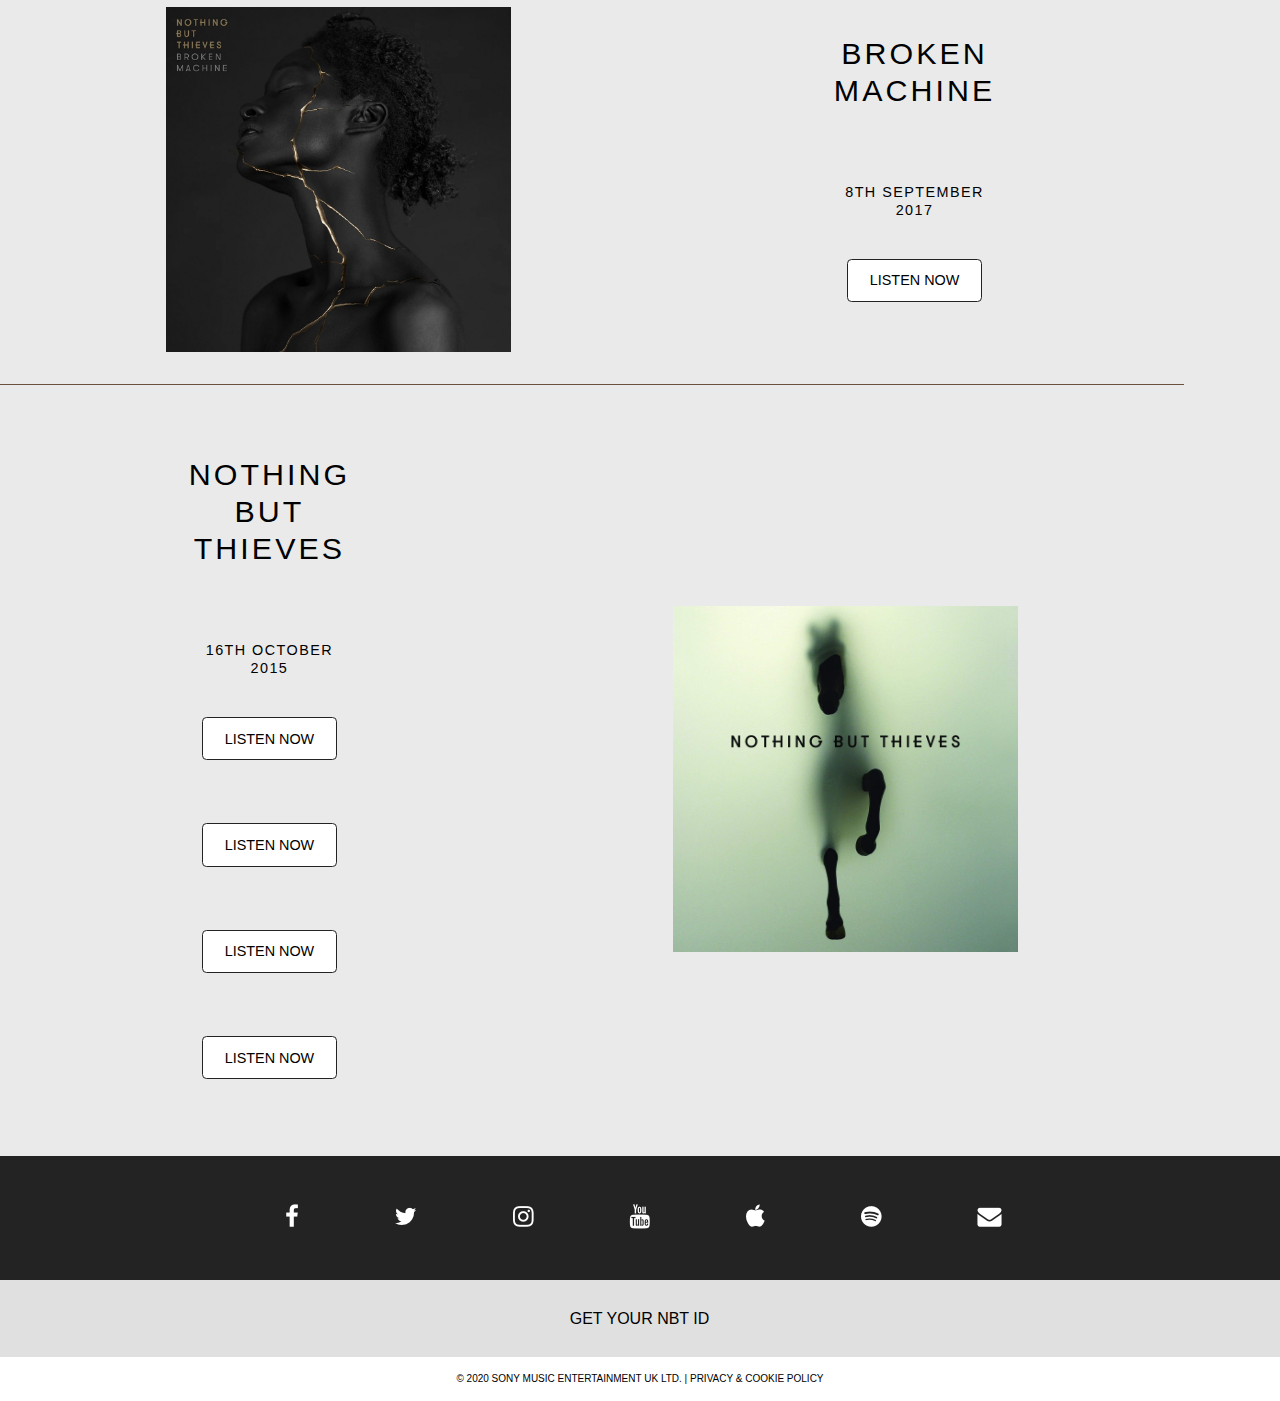
==== commit ede57d0c: "Add files via upload" ====
--- a/music.html
+++ b/music.html
@@ -33,28 +33,28 @@
                 <img src="./images/moral-panic.webp" alt="Cover album Moral Panic">
                 <div class="tekst-button">
                     <h2 class="h2-music-kleiner">MORAL PANIC</h2>
-                <time datetime="2020-10-23">23RD OCTOBER 2020</time>
-                <ol>
-                    <li>Unperson</li>
-                    <li>Is Everybody Going Crazy?</li>
-                    <li>Moral Panic</li>
-                    <li>Real Love Song</li>
-                    <li>Phobia</li>
-                    <li>This Feels like The End</li>
-                    <li>Free If We Want It</li>
-                    <li>Impossible</li>
-                    <li>There Was Sun</li>
-                    <li>Can You Afford To Be An Individual?</li>
-                    <li>Before We Drift Away</li>
-                </ol>
-                <a class="listen-music" href="#">LISTEN NOW</a>
-            </div>
+                        <time datetime="2020-10-23">23RD OCTOBER 2020</time>
+                             <ol>
+                                <li>Unperson</li>
+                                <li>Is Everybody Going Crazy?</li>
+                                <li>Moral Panic</li>
+                                <li>Real Love Song</li>
+                                <li>Phobia</li>
+                                <li>This Feels like The End</li>
+                                <li>Free If We Want It</li>
+                                <li>Impossible</li>
+                                <li>There Was Sun</li>
+                                <li>Can You Afford To Be An Individual?</li>
+                                <li>Before We Drift Away</li>
+                            </ol>
+                    <a class="listen-music" href="#">LISTEN NOW</a>
+                </div>
             </article>
         </section>
         <section>
             <article>
                 <img src="./images/music-impossible.webp" alt="">
-                    <div class="onder-elkaar">
+                    <div>
                         <h2 class="h2-music-kleiner">IMPOSSIBLE</h2>
                         <time datetime="2020-09-14">14TH SEPTEMBER 2020</time>
                          <a class="listen-music" href="#">LISTEN NOW</a>
@@ -62,7 +62,7 @@
             </article>
             <article>
                 <img src="./images/music-unperson.webp" alt="">
-                    <div class="onder-elkaar">
+                    <div>
                         <h2 class="h2-music-kleiner">UNPERSON</h2>
                         <time datetime="2020-08-28">28TH AUGUST 2020</time>
                         <a class="listen-music" href="#">LISTEN NOW</a>
@@ -70,7 +70,7 @@
             </article>
             <article>
                 <img src="./images/music-real.webp" alt="">
-                    <div class="onder-elkaar">
+                    <div>
                         <h2 class="h2-music-kleiner">REAL LOVE SONG</h2>
                         <time datetime="2020-07-23">23RD JUNE 2020</time>
                         <a class="listen-music" href="#">LISTEN NOW</a>
@@ -78,7 +78,7 @@
             </article>
             <article>
                 <img src="./images/music-is.webp" alt="">
-                    <div class="onder-elkaar">
+                    <div>
                         <h2 class="h2-music-kleiner">IS EVERYBODY GOING CRAZY?</h2>
                         <time datetime="2020-03-18">18TH MARCH 2020</time>
                         <a class="listen-music" href="#">LISTEN NOW</a>
@@ -86,7 +86,7 @@
             </article>
             <article>
                 <img src="./images/music-what.jpg" alt="">
-                <div class="onder-elkaar">
+                <div>
                 <h2 class="h2-music-kleiner">WHAT DID YOU THINK WHEN YOU MADE ME THIS WAY?</h2>
                 <time datetime="2018-10-19">19TH OCTOBER 2018</time>
                 <a class="listen-music" href="#">LISTEN NOW</a>
@@ -94,7 +94,7 @@
             </article>
             <article>
                 <img src="./images/music-broken.webp" alt="">
-                    <div class="onder-elkaar">
+                    <div>
                 <h2 class="h2-music-kleiner">BROKEN MACHINE</h2>
                 <time datetime="2017-09-08">8TH SEPTEMBER 2017</time>
                 <a class="listen-music" href="#">LISTEN NOW</a>
@@ -102,7 +102,7 @@
             </article>
             <article>
                 <img src="./images/music-ntb.jpg" alt="">
-                <div class="onder-elkaar">
+                <div>
                 <h2 class="h2-music-kleiner">NOTHING BUT THIEVES</h2>
                         <time datetime="2015-10-16">16TH OCTOBER 2015</time>
                         <a class="listen-music" href="#">LISTEN NOW</a>
--- a/styles/style.css
+++ b/styles/style.css
@@ -1,11 +1,13 @@
 CSS Document
-/* Voor alle pagina's */
+/*      Voor alle pagina's      */
 
 *, *::after, *::before {
   box-sizing:border-box;  
   margin: 0;
   padding: 0;
 }
+
+/*      font      */
 
 @font-face {
   font-family: "Woodford Bourne"; 
@@ -23,6 +25,10 @@
     url("//db.onlinewebfonts.com/t/a9fb206b2885ac22d2d6c9dc4a789ace.woff") format("woff"), 
     url("//db.onlinewebfonts.com/t/a9fb206b2885ac22d2d6c9dc4a789ace.ttf") format("truetype"), 
     url("//db.onlinewebfonts.com/t/a9fb206b2885ac22d2d6c9dc4a789ace.svg#WoodfordBournePROW01-Light") format("svg"); }
+
+/*      einde font       */
+
+/*      body       */
 
 body {
   font-family: 'Woodford Bourne', sans-serif;
@@ -36,7 +42,54 @@
   margin: 0;
 }
 
-/* begin header */
+::-webkit-scrollbar {
+  width: 0.5em;
+}
+
+::-webkit-scrollbar-thumb {
+  background: #232323;
+}
+
+::-webkit-scrollbar-track {
+  background: white;
+}
+
+a {
+  text-decoration: none;
+  color: black;
+}
+
+img, video {
+  max-width: 100%;
+  height: auto;
+  }
+
+h3 {
+  letter-spacing: 0.1em;
+  font-family: 'Woodford Bourne Thin', sans-serif;
+  font-size: 0.9em;
+  font-weight: normal;
+  padding: 1em 0 1em 0;
+  line-height: 1.22em;
+  max-width: 80%;
+  text-align: center;
+  align-items: center;
+  margin: auto;
+  margin-bottom: 0.5em;
+}
+
+ul {
+  list-style-type: none;
+}
+
+li{
+overflow: hidden;
+padding-left: 0;
+}
+
+/*       einde body       */
+
+/*      begin header      */
 
 #homepagina header {
   position: sticky;
@@ -65,7 +118,7 @@
   margin: 1.5em 1.5em 1.5em 1.5em;
 }
 
-/* begin nav */
+/*      begin nav      */
 
 nav ul {
   position: fixed;
@@ -116,21 +169,50 @@
 }
 
 /* codepen Mediaqueries oefening 3 geraadpleegd voor de nav */
-/* einde nav */
-
-/* einde header */
-
-a {
-  text-decoration: none;
-  color: black;
-}
-
-img, video {
+/*      einde nav     */
+
+/*      einde header      */
+
+/*       begin footer       */
+
+footer {
+  position: static;
+  bottom: 0;
+  right: 0;
+  left: 0;
+}
+footer div {
+  background: #232323;
+  width: 100%;
+}
+
+.footer img {
+  border: none;
+}
+
+footer a {
+  background: #e0e0e0;
   max-width: 100%;
-  height: auto;
-  }
-
-h3 {
+  text-align: center;
+  display: flex;
+  justify-content: center;
+  align-items: center;
+  padding: 27px 30px 26px 29px;
+  font-size: 1em;
+  font-style: normal;
+  font-weight: 400;
+}
+
+footer p {
+  text-align: center;
+  font-size: 0.625em;
+}
+
+/*      einde footer       */
+
+/*      time, datum       */
+
+time {
   letter-spacing: 0.1em;
   font-family: 'Woodford Bourne Thin', sans-serif;
   font-size: 0.9em;
@@ -144,27 +226,9 @@
   margin-bottom: 0.5em;
 }
 
-/* einde voor alle pagina's */
-
- /* time, datum */
-
-time {
-  letter-spacing: 0.1em;
-  font-family: 'Woodford Bourne Thin', sans-serif;
-  font-size: 0.9em;
-  font-weight: normal;
-  padding: 1em 0 1em 0;
-  line-height: 1.22em;
-  max-width: 80%;
-  text-align: center;
-  align-items: center;
-  margin: auto;
-  margin-bottom: 0.5em;
-}
-
-/* einde time, datum */ 
-
-/* home pagina */
+/*      einde time, datum       */ 
+
+/*      home pagina       */
 
 .h2-home {
   letter-spacing: 0.1em;
@@ -175,7 +239,7 @@
   line-height: 1.22em;
 }
 
-/* slider */
+/*      slider      */
 
 #homepagina > ul:nth-of-type(1) {
   width: 100%;
@@ -228,15 +292,25 @@
   background-repeat: no-repeat;
 }
 
-/* einde slider */
-
-/* video img */
-
-.video-img {
+/*       einde slider       */
+
+/*      video img       */
+
+#homepagina > a:nth-of-type(1) img{
   padding: 0 0 7.5em;
 }
-
-/* einde video img */
+/*      einde video img       */
+
+/*      homepagina moral panic      */
+
+#homepagina > article:nth-of-type(1) {
+  display: flex;
+  flex-wrap: wrap;
+  justify-content: center;
+  align-content: space-between;
+  align-items: center;
+  margin-bottom: 1em;
+}
 
 #homepagina > article:nth-of-type(1) img {
   width: 80%;
@@ -247,9 +321,7 @@
   padding: 0;
 }
 
-.look {
-  display: inline-block;
-  max-width: 11em;
+#homepagina > article:nth-of-type(1) a {
   font-family: 'Woodford Bourne Thin', sans-serif;
   border: solid 0.0625em #232323;
   border-radius: 0.3125em;
@@ -258,19 +330,12 @@
   margin: 1.25em 0 3.125em 0;
 }
 
-.listen, .more {
+#homepagina > a:nth-of-type(2) {
   font-family: 'Woodford Bourne Thin', sans-serif;
   border: solid 0.0625em #232323;
   border-radius: 0.3125em;
   padding: 0.6em 1.5em;
   font-size: 0.9em;
-}
-
-.listen {
-  margin: 1.25em 0 3.125em 0;
-}
-
-.more {
   display: block;
   position: relative;
   left: 25vw;
@@ -278,9 +343,26 @@
   width: 10em;
 }
 
+/*      einde homepagina moral panic      */
+
+/*      homepagina tour dates       */
+
+#homepagina > section:nth-of-type(1) {
+  width: 100%;
+  background: #232323;
+  color: white;
+  font-family: 'Woodford Bourne', sans-serif;
+  font-weight: 400;
+  height: 110vh;
+}
+
 #homepagina > section:nth-of-type(1) li {
   padding-bottom: 0.5em;
   margin-left: -2em;
+}
+
+#homepagina > section:nth-of-type(1) ul li:nth-of-type(4) {
+  font-weight: 700;
 }
 
 .tour-dates-more {
@@ -293,38 +375,24 @@
   color: black;
 }
 
-#homepagina > section:nth-of-type(1) ul li:nth-of-type(4) {
-  font-weight: 700;
-}
-
-.more-news {
-  display: flex;
-  flex-direction: column;
-  justify-content: center;
-  align-content: center;
-  align-items: center;
-  max-width: 11em;
-  font-family: 'Woodford Bourne Thin', sans-serif;
-  border: solid 0.0625em black;
-  border-radius: 0.3125em;
-  padding: 0.6em 1.5em;
-  font-size: 0.9em;
-  margin: 2em auto;
-  margin-bottom: 6em;
-}
-
-ul {
-    list-style-type: none;
-  }
-
-.kleding {
-  padding: 0;
-  margin: 0;
-}
-
- li{
-  overflow: hidden;
-  padding-left: 0;
+/*      einde homepagina tour dates      */
+
+/*       homepagina news en videos       */
+
+#homepagina section:nth-of-type(2) article, #homepagina section:nth-of-type(3) article {
+  display: inline-block;
+  margin: 0 2em;
+  vertical-align: top;
+  align-items: center;
+  margin-left: 1em;
+}
+
+#homepagina section:nth-of-type(2) article img, #homepagina section:nth-of-type(3) article img {
+  max-width: 100%;
+}
+
+#homepagina section:nth-of-type(2) article h3, #homepagina section:nth-of-type(3) article h3 {
+  white-space: initial;
 }
 
 #homepagina > section:nth-of-type(2) div, #homepagina > section:nth-of-type(3) div {
@@ -341,28 +409,6 @@
   background: rgb(234, 234, 234);
 }
 
-.videos img {
-  width: 90%;
-}
-
-.img-een {
-  background: rgb(234, 234, 234);
-}
-
-.img-een img {
-  margin: 8em 2em 6em 2em;
-  max-width: 80%;
-}
-
-.img-twee {
-  background: black;
-}
-
-.img-twee img {
-  margin: 6em 2em 6em 2em;
-  max-width: 80%;
-}
-
 #homepagina > section:nth-of-type(3) div article {
   display: inline-block;
   margin: 0 2em;
@@ -371,104 +417,84 @@
   margin-left: 1em;
 }
 
-.news-item {
+.link-more {
+  display: flex;
+  justify-content: center;
+  max-width: 11em;
+  font-family: 'Woodford Bourne Thin', sans-serif;
+  border: solid 0.0625em black;
+  border-radius: 0.3125em;
+  padding: 0.6em 1.5em;
+  font-size: 0.9em;
+  margin: 2em auto;
+  margin-bottom: 6em;
+}
+
+/*      einde homepagina news en videos      */
+
+/*      homepagina 2 afbeeldingen      */
+
+.twee-images {
+  display: flex;
+  flex-wrap: wrap;
+}
+
+.twee-images div:nth-of-type(1) {
+  background: rgb(234, 234, 234);
+}
+
+.twee-images div:nth-of-type(1) img {
+  margin: 8em 2em 6em 2em;
+  max-width: 80%;
+}
+
+.twee-images div:nth-of-type(2) {
+  background: black;
+}
+
+.twee-images div:nth-of-type(2) img {
+  margin: 6em 2em 6em 2em;
+  max-width: 80%;
+}
+
+/*       einde homepagina 2 afbeeldingen       */
+
+/*      homepagina shop       */
+
+#homepagina section:nth-of-type(4) ul {
+  display: flex;
+  flex-wrap: wrap;
+  justify-content: center;
+  align-content: center;
+  align-items: center;
+}
+
+#homepagina section:nth-of-type(4) a {
   display: inline-block;
-  margin: 0 2em;
-  vertical-align: top;
-  align-items: center;
-  margin-left: 1em;
-}
-
-.news-item img {
-  max-width: 100%;
-}
-
-
-.news-item h3 {
-  white-space: initial;
-}
-
-
-::-webkit-scrollbar {
-  width: 0.5em;
-}
-
-::-webkit-scrollbar-thumb {
-  background: #232323;
-}
-
-::-webkit-scrollbar-track {
-  background: white;
-}
-
-p.prijs {
+  max-width: 11em;
+  font-family: 'Woodford Bourne Thin', sans-serif;
+  border: solid 0.0625em #232323;
+  border-radius: 0.3125em;
+  padding: 0.6em 1.5em;
+  font-size: 0.9em;
+  margin: 1.25em 0 3.125em 0;
+}
+
+#homepagina section:nth-of-type(4) p {
   font-weight: bold;
   font-size: 1em;
 }
 
-footer {
-  position: static;
-  bottom: 0;
-  right: 0;
-  left: 0;
-}
-footer div {
-  background: #232323;
-  width: 100%;
-}
-
-.footer img {
-  border: none;
-}
-
-footer a {
-  background: #e0e0e0;
-  max-width: 100%;
-  text-align: center;
-  display: flex;
-  justify-content: center;
-  align-items: center;
-  padding: 27px 30px 26px 29px;
-  font-size: 1em;
-  font-style: normal;
-  font-weight: 400;
-}
-
-footer p {
-  text-align: center;
-  font-size: 0.625em;
-}
-
-/* music pagina */
-
-.onder-elkaar {
-  display: flex;
-  flex-direction: column;
-  align-items: center;
-}
-
-#music-pagina > section:nth-of-type(1) {
-  background: rgb(234, 234, 234);
-  text-align: center;
-  border-bottom: 1px solid #695340;
-}
-
-#music-pagina > section:nth-of-type(1) img {
-  max-width: 80%;
-}
-
-#music-pagina > section:nth-of-type(2) {
-  background: rgb(234, 234, 234);
-  text-align: center;
-}
-
-#music-pagina > section:nth-of-type(2) img {
-  max-width: 80%;
-}
-
-#music-pagina > section:nth-of-type(2) article {
-  border-bottom: 1px solid #695340;
-}
+#homepagina section:nth-of-type(4) ul {
+  padding: 0;
+  margin: 0;
+}
+
+/*      einde homepagina shop       */
+
+/*      music pagina      */
+
+/*      music pagina moral panic album       */
 
 .h2-music {
   letter-spacing: 0.4em;
@@ -479,14 +505,25 @@
   line-height: 1.22em;
 }
 
-.h2-music-kleiner {
-  letter-spacing: 0.1em;
-  font-family: 'Woodford Bourne Thin', sans-serif;
-  font-size: 1.9em;
-  font-weight: normal;
-  padding: 0;
-  margin: 0.75em 0 2em 0;
-  line-height: 1.22em;
+#music-pagina section:nth-of-type(1) {
+  background: rgb(234, 234, 234);
+  text-align: center;
+  border-bottom: 1px solid #695340;
+}
+
+#music-pagina section:nth-of-type(1) img {
+  max-width: 80%;
+}
+
+#music-pagina section:nth-of-type(1) img {
+  width: 80vw;
+}
+
+#music-pagina section:nth-of-type(1) article {
+  display: flex;
+  flex-wrap: wrap;
+  align-items: center;
+  margin-bottom: 1em;
 }
 
 .listen-music {
@@ -500,10 +537,6 @@
   max-width: 11em;
 }
 
-#music-pagina section:nth-of-type(1) img {
-  width: 80vw;
-}
-
 ol {
   align-items: center;
   padding: 0 0 1.25em 0;
@@ -517,20 +550,64 @@
   list-style-position: inside;
 }
 
+/*      einde music pagina moral panic album      */
+
+/*       music pagina albums onder elkaar       */
+
+#music-pagina section:nth-of-type(2) article {
+  display: flex;
+  flex-wrap: wrap;
+  justify-content: center;
+  align-content: space-between;
+  align-items: center;
+  margin-bottom: 1em;
+}
+
+#music-pagina > section:nth-of-type(2) article div {
+  display: flex;
+  flex-direction: column;
+  align-items: center;
+}
+
+#music-pagina > section:nth-of-type(2) {
+  background: rgb(234, 234, 234);
+  text-align: center;
+}
+
+#music-pagina > section:nth-of-type(2) img {
+  max-width: 80%;
+}
+
+#music-pagina > section:nth-of-type(2) article {
+  border-bottom: 1px solid #695340;
+}
+
+#music-pagina > section:nth-of-type(2) article:last-of-type{
+  border: none;
+  margin-bottom: 0;
+}
+
 #music-pagina section {
   background: rgb(234, 234, 234);
   display: block;
 }
 
-#music-pagina section:nth-of-type(1) article {
-  display: flex;
-  flex-wrap: wrap;
-  align-items: center;
-  margin-bottom: 1em;
-}
+.h2-music-kleiner {
+  letter-spacing: 0.1em;
+  font-family: 'Woodford Bourne Thin', sans-serif;
+  font-size: 1.9em;
+  font-weight: normal;
+  padding: 0;
+  margin: 0.75em 0 2em 0;
+  line-height: 1.22em;
+}
+
+/*      einde music pagina albums onder elkaar       */
 
 @media (max-width: 991px) {
  
+  /*      homepagina header       */
+
   #homepagina header {
   position: fixed;
   top: 0;
@@ -542,45 +619,33 @@
   height: 9vh;
   }
 
-  #music-pagina section:nth-of-type(1) article {
+  /*      einde homepagina header       */
+
+  /*      homepagina slider       */
+
+  #homepagina > ul:nth-of-type(1) li a {
+    display: flex;
+    flex-flow: column wrap;
     justify-content: center;
-    align-content: space-between;
-  }
-
-  #music-pagina section:nth-of-type(2) article {
-    display: flex;
-    flex-direction: column;
-    justify-content: center;
-    align-content: space-between;
+    align-content: center;
     align-items: center;
-    margin-bottom: 1em;
-  }
-
-  #homepagina > article:nth-of-type(1) {
-    display: flex;
-    flex-direction: column;
-    justify-content: center;
-    align-content: space-between;
-    align-items: center;
-    margin-bottom: 1em;
-  }
-
-  #music-pagina section:nth-of-type(2) img {
+  }
+
+  /*      einde homepagina slider       */
+  
+  /*      homepagina moral panic      */
+
+  #homepagina > article:nth-of-type(1) img {
     min-width: 50vw;
-  }
-
-  #homepagina > article:nth-of-type(1) img {
-     min-width: 50vw;
   }  
+
+  /*       einde homepagina moral panic       */
+
+  /*      homepagina tour dates      */
 
   #homepagina > section:nth-of-type(1) {
     display: flex;
     flex-direction: column;
-    width: 100%;
-    background: #232323;
-    color: white;
-    font-family: 'Woodford Bourne', sans-serif;
-    font-weight: 400;
     height: 110vh;
   }
 
@@ -588,27 +653,6 @@
     color: white;
     max-width: 100%;
     border-bottom: 0.001em solid rgba(124, 124, 124, 0.25);
-  }
-
-  .news-item {
-    width: 90% !important;
-  }
-
-  .twee-images {
-    display: flex;
-    flex-direction: column;
-  }
-
-  .shop ul {
-    display: flex;
-    flex-direction: column;
-    justify-content: center;
-    align-content: center;
-    align-items: center;
-  }
-
-  .shop img {
-    max-width: 85%;
   }
 
   .tour-dates-more {
@@ -621,29 +665,56 @@
     max-width: 11em;
   }
 
-  #homepagina > ul:nth-of-type(1) li a {
-    display: flex;
-    flex-flow: column wrap;
+  /*      einde homepagina tour dates      */
+
+  /*      homepagina news en videos      */
+
+  #homepagina section:nth-of-type(2) article, #homepagina section:nth-of-type(3) article {
+    width: 90%;
+  }
+
+  /*      einde homepagina news en videos       */
+
+  /*      homepagina shop       */
+
+  #homepagina section:nth-of-type(4) img {
+    max-width: 85%;
+  }
+
+  /*      einde homepagina shop       */
+
+  /*      music pagina moral panic album      */
+
+  #music-pagina section:nth-of-type(1) article {
     justify-content: center;
-    align-content: center;
-    align-items: center;
-  }
-
-  .footer-img {
-    min-width: 100%;
-  }
-
-  #music-pagina section:nth-of-type() img {
+    align-content: space-between;
+  }
+
+  #music-pagina section:nth-of-type(1) img {
     min-width: 50vw;
   }
+
+  /*      einde music pagina moral panic album      */
+
+  /*      music pagina albums onder elkaar      */
+
+  #music-pagina section:nth-of-type(2) img {
+    min-width: 50vw;
+  }
+
+  /*      einde music pagina albums onder elkaar      */
 }
 
 @media (min-width: 992px) {
+  /*      begin header       */
+
   header img {
     padding-left: 2em;
   }
 
-  /* begin nav */
+  /*      einde header      */
+
+  /*      begin nav       */
   
   nav {
     order: 0;
@@ -670,7 +741,9 @@
   }
 
   /* codepen Mediaqueries oefening 3 geraadpleegd voor de nav */
-  /* einde nav */
+  /*      einde nav       */
+
+  /*      homepagina slider       */
 
   #homepagina > ul:nth-of-type(1) li:nth-of-type(1) {
     width: 100%;
@@ -693,9 +766,19 @@
     background-repeat: no-repeat;
   }
 
+  /*      einde homepagina slider      */
+
+  /*      homepagina video img        */
+
+  #homepagina > a:nth-of-type(1) img{
+    min-width: 100%;
+  }
+
+  /*      einde homepagina video img      */
+
+  /*      homepagina moral panic      */
+
   #homepagina > article:nth-of-type(1) {
-    display: flex;
-    flex-direction: row;
     justify-content: space-around;
     align-content: center;
     align-items: center;
@@ -706,26 +789,26 @@
     max-width: 30%;
   }
 
-  .video-img {
-    min-width: 100%;
-  }
-
-  .more {
+  #homepagina > a:nth-of-type(2) {
     display: block;
     left: calc(50% - 7em);
   }
 
-  #homepagina section:nth-of-type(1) {
+  /*      einde homepagina moral panic      */
+
+  /*      homepagina tour dates       */
+
+  #homepagina > section:nth-of-type(1) {
     background: #232323;
     color: white;
     height: 75vh;
   }
 
-  #homepagina section:nth-of-type(1) h2 {
+  #homepagina > section:nth-of-type(1) h2 {
     letter-spacing: 0.4em;
   }
 
-  #homepagina section:nth-of-type(1) ul {
+  #homepagina > section:nth-of-type(1) ul {
     color: white;
     display: flex;
     flex-direction: row;
@@ -735,22 +818,22 @@
     border-bottom: 0.001em solid rgba(124, 124, 124, 0.25);
   }
 
-  #homepagina section:nth-of-type(1) ul li:nth-of-type(1) {
+  #homepagina > section:nth-of-type(1) ul li:nth-of-type(1) {
     width: 20%;
     order: 1;
   }
 
-  #homepagina section:nth-of-type(1) ul li:nth-of-type(2) {
+  #homepagina > section:nth-of-type(1) ul li:nth-of-type(2) {
     width: 35%;
     order: 2;
   }
 
-  #homepagina section:nth-of-type(1) ul li:nth-of-type(3) {
+  #homepagina > section:nth-of-type(1) ul li:nth-of-type(3) {
     width: 25%;
     order: 3;
   }
 
-  #homepagina section:nth-of-type(1) ul li:nth-of-type(4) {
+  #homepagina > section:nth-of-type(1) ul li:nth-of-type(4) {
     width: 20%;
     order: 4;
   }
@@ -766,17 +849,25 @@
     max-width: 11em;
   }
 
+  /*      einde homepagina tour dates       */
+
+  /*      homepagina news en videos       */
+
+  #homepagina section:nth-of-type(2) article, #homepagina section:nth-of-type(3) article {
+    width: 40%; 
+  }
+
+  /*      einde homepagina news en videos       */
+
+  /*      homepagina 2 afbeeldingen       */
+
   .twee-images {
     width: 100%;
     height: auto;
-    display: flex;
-    flex-direction: row;
     flex-wrap: nowrap;
-    justify-content: center;
-    align-content: center;
-  }
-
-  .img-een, .img-twee {
+  }
+
+  .twee-images div:nth-of-type(1), .twee-images div:nth-of-type(2) {
     width: 80%;
   }
 
@@ -785,26 +876,22 @@
     margin: 6em 2em 6em 2em;
   }
 
-  .news-item {
-    width: 40% !important;
-  }
-
-  section:nth-of-type(6) img{
-    max-width: 40%;
-    margin: 1em 1em 1em 1em;
-  }
-
-  .shop ul {
+  /*      einde homepagina 2 afbeeldingen       */
+
+  /*      homepagina shop       */
+
+  #homepagina section:nth-of-type(4) ul {
     display: flex;
-    flex-direction: row;
-    justify-content: center;
-    align-content: center;
-    align-items: center;
-  }
-
-  .shop img {
+    flex-wrap: nowrap;
+  }
+
+  #homepagina section:nth-of-type(4) img {
     max-width: 90%;
   }
+
+  /*       einde homepagina shop      */
+
+  /*      music pagina moral panic album      */
 
   #music-pagina section:nth-of-type(1) article {
     width: 90%;
@@ -813,10 +900,28 @@
     padding: 2rem 1rem 2rem;
   }
 
+  #music-pagina section:nth-of-type(1) img {
+    max-width: 30%;
+  }
+
+  /*       einde music pagina moral panic album       */
+
+
+  /* music pagina albums onder elkaar */
+
+  #music-pagina section:nth-of-type(2) article:nth-of-type(odd) img  {
+    order: 1;
+    /* de volgorde van de afbeelding en de tekst aanpassen met order */
+  }
+  /* om de oneven artikelen te selecteren volgende bron geraadpleegd: https://stackoverflow.com/questions/5080699/how-can-i-style-even-and-odd-elements */
+  
+  #music-pagina section:nth-of-type(2) article:nth-of-type(odd) div {
+    order: 0;
+    /* de volgorde van de afbeelding en de tekst aanpassen met order */
+  }
+
   #music-pagina section:nth-of-type(2) article {
     width: 90%;
-    display: flex;
-    flex-direction: row;
     justify-content: space-around;
     align-content: center;
     align-items: center;
@@ -824,16 +929,14 @@
     padding: 2rem 1rem 2rem;
   }
 
-  #music-pagina section:nth-of-type(1) img {
-    max-width: 30%;
-  }
-
   #music-pagina section:nth-of-type(2) img {
     max-width: 30%;
   }
 
-  .onder-elkaar{
+  #music-pagina section:nth-of-type(2) article div {
     max-width: 18%;
     min-width: 18%;
   }
+
+  /*      einde music pagina albums onder elkaar      */
 }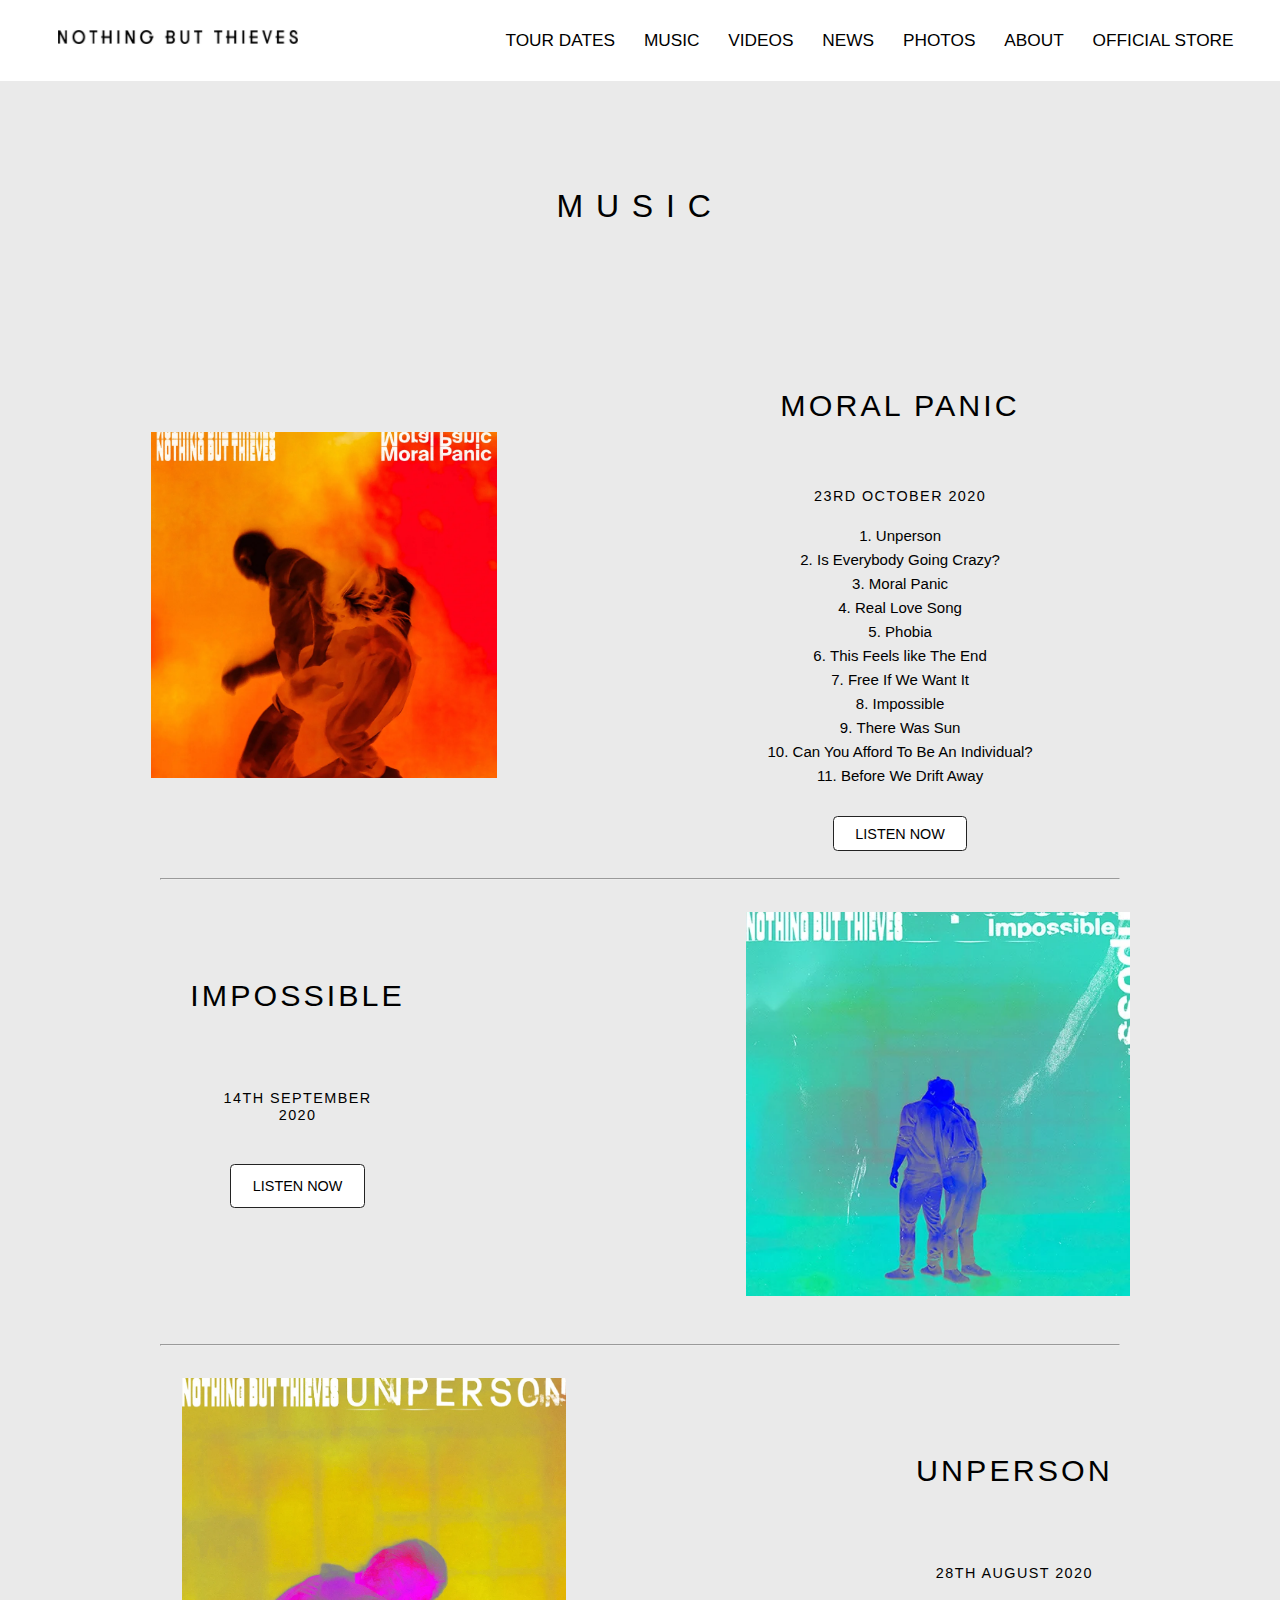
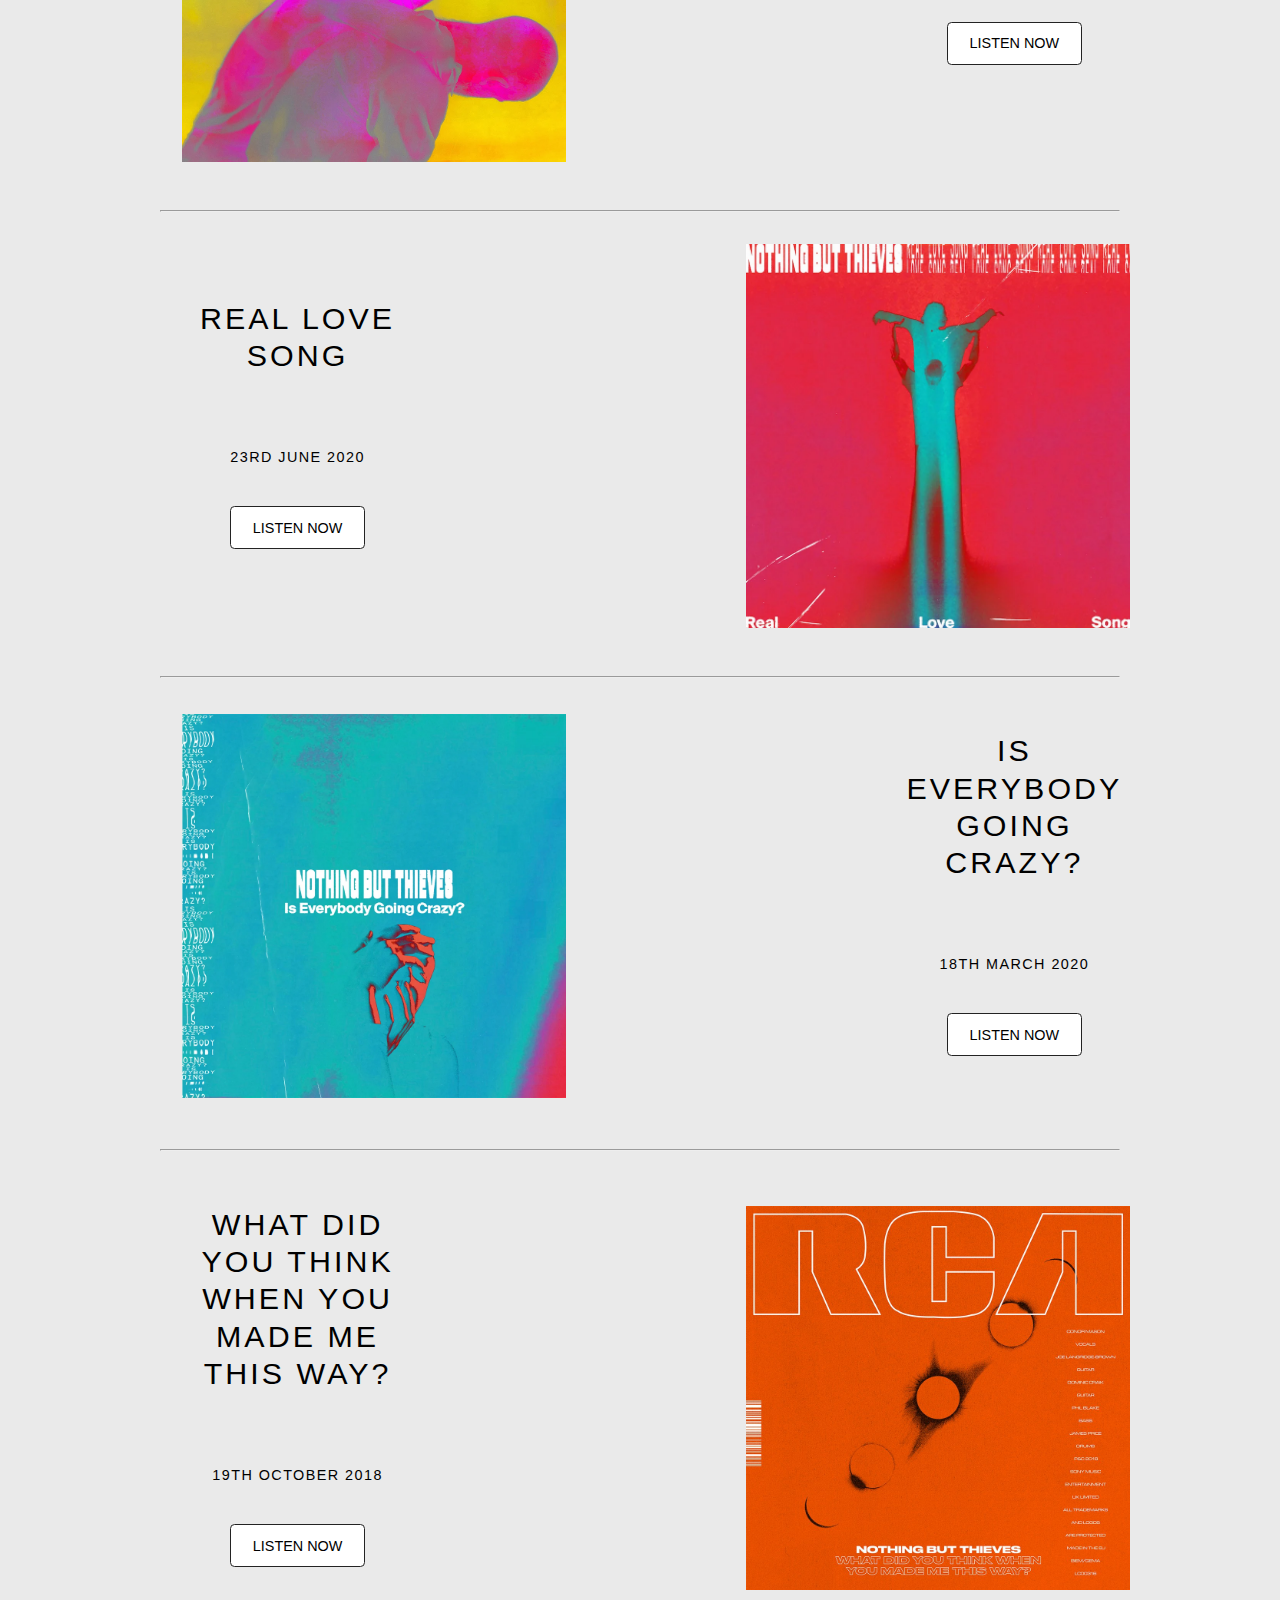
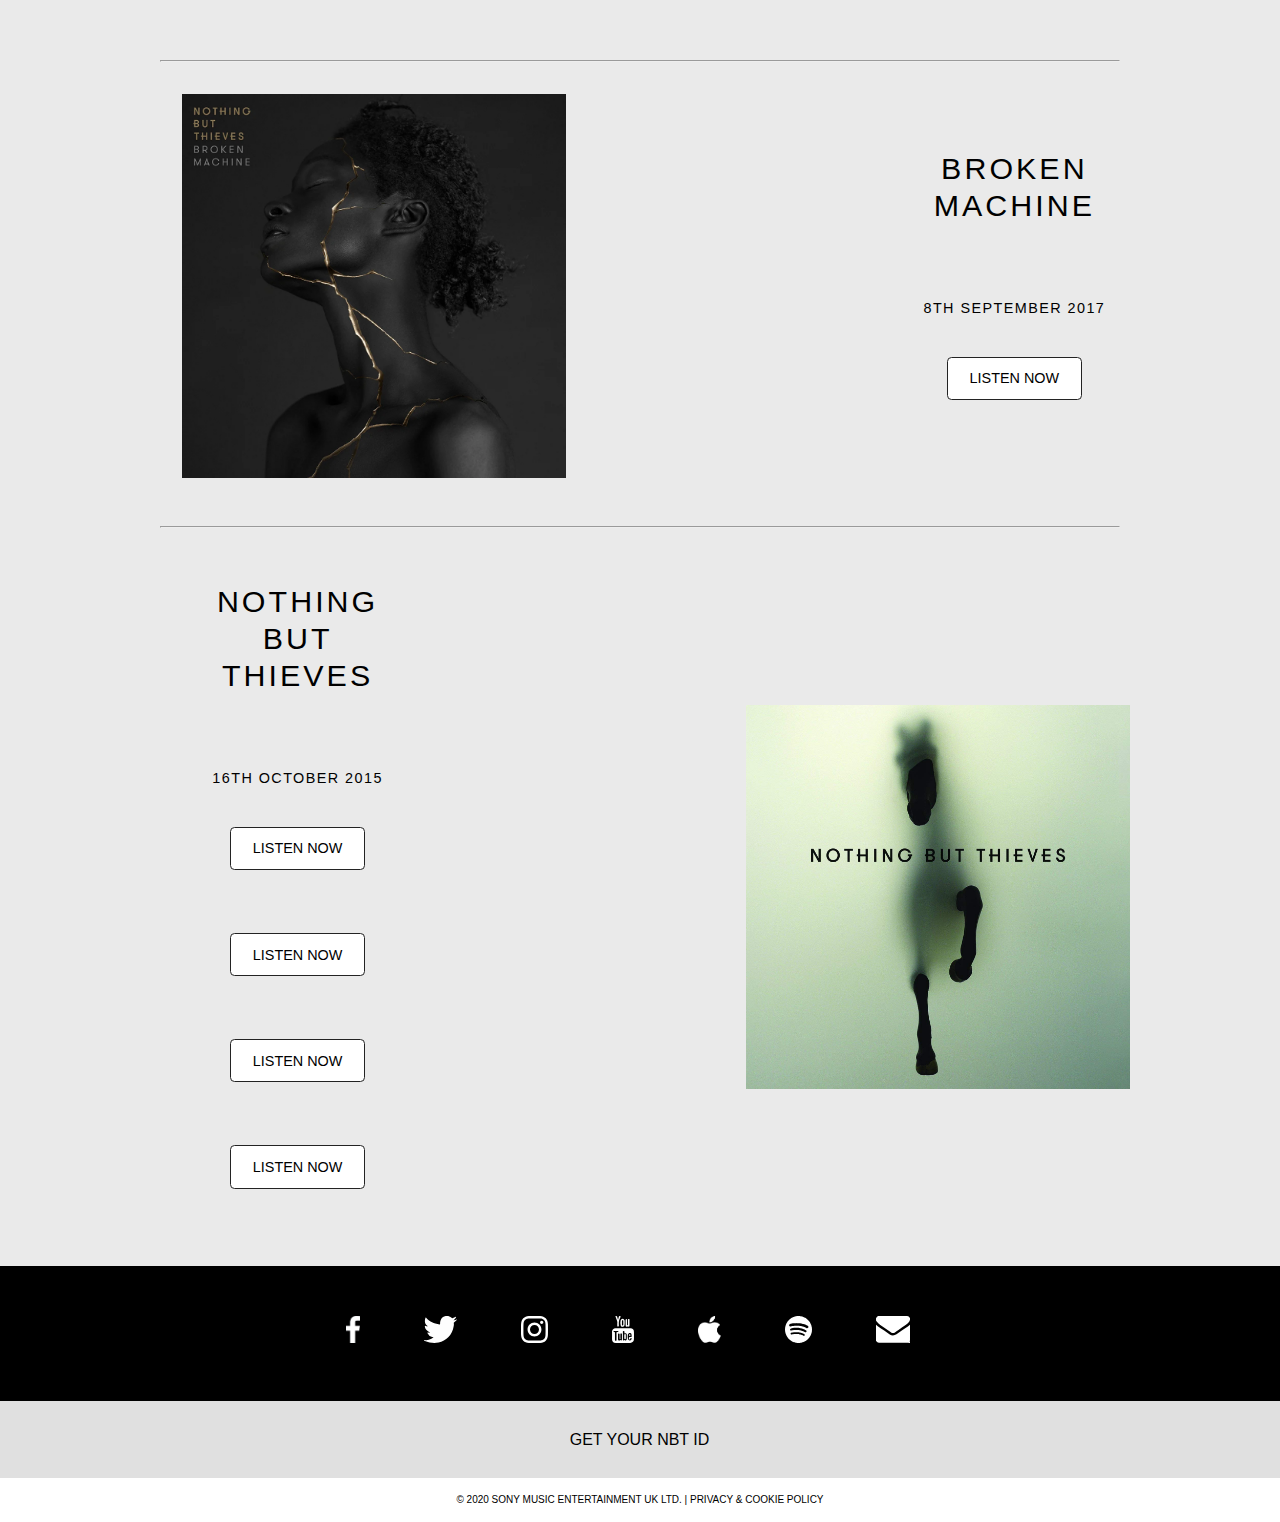
==== commit 20d16188: "Add files via upload" ====
--- a/music.html
+++ b/music.html
@@ -17,7 +17,7 @@
 			<button></button>
 			<ul>
 			<li><a href="#">TOUR DATES</a></li>
-			<li><a href="music.html">MUSIC</a></li>
+			<li><a class="selected" href="music.html">MUSIC</a></li>
 			<li><a href="#">VIDEOS</a></li>
 			<li><a href="#">NEWS</a></li>
 			<li><a href="#">PHOTOS</a></li>
@@ -50,6 +50,7 @@
                     <a class="listen-music" href="#">LISTEN NOW</a>
                 </div>
             </article>
+            <hr>
         </section>
         <section>
             <article>
@@ -60,6 +61,7 @@
                          <a class="listen-music" href="#">LISTEN NOW</a>
                     </div>
             </article>
+            <hr>
             <article>
                 <img src="./images/music-unperson.webp" alt="">
                     <div>
@@ -68,6 +70,7 @@
                         <a class="listen-music" href="#">LISTEN NOW</a>
                     </div>
             </article>
+            <hr>
             <article>
                 <img src="./images/music-real.webp" alt="">
                     <div>
@@ -76,6 +79,7 @@
                         <a class="listen-music" href="#">LISTEN NOW</a>
                     </div>
             </article>
+            <hr>
             <article>
                 <img src="./images/music-is.webp" alt="">
                     <div>
@@ -84,6 +88,7 @@
                         <a class="listen-music" href="#">LISTEN NOW</a>
                     </div>
             </article>
+            <hr>
             <article>
                 <img src="./images/music-what.jpg" alt="">
                 <div>
@@ -92,6 +97,7 @@
                 <a class="listen-music" href="#">LISTEN NOW</a>
             </div>
             </article>
+            <hr>
             <article>
                 <img src="./images/music-broken.webp" alt="">
                     <div>
@@ -100,6 +106,7 @@
                 <a class="listen-music" href="#">LISTEN NOW</a>
             </div>
             </article>
+            <hr>
             <article>
                 <img src="./images/music-ntb.jpg" alt="">
                 <div>
@@ -114,12 +121,19 @@
         </section>
         <script src="./scripts/script.js"></script>
 	</main>
-	<footer>
-		<div><img src="./images/footer.png" alt="">
-        </div>
-		<a href="#">GET YOUR NBT ID</a>
-		<p>© 2020 SONY MUSIC ENTERTAINMENT UK LTD. | PRIVACY & COOKIE POLICY</p>
-	</footer>
+    <footer>
+        <ul>
+            <li><img src="./images/SVG/facebook-logo.svg" alt=""></li>
+            <li><img src="./images/SVG/twitter-logo.svg" alt=""></li>
+            <li><img src="./images/instagram-logo.svg" alt=""></li>
+            <li><img src="./images/SVG/youtube-logo.svg" alt=""></li>
+            <li><img src="./images/SVG/apple-logo.svg" alt=""></li>
+            <li><img src="./images/SVG/spotify-logo.svg" alt=""></li>
+            <li><img src="./images/SVG/mail-logo.svg" alt=""></li>
+        </ul>
+        <a href="#">GET YOUR NBT ID</a>
+        <p>© 2020 SONY MUSIC ENTERTAINMENT UK LTD. | PRIVACY & COOKIE POLICY</p>
+    </footer>
 </body>
 	
 </html>
--- a/styles/style.css
+++ b/styles/style.css
@@ -85,6 +85,20 @@
 li{
 overflow: hidden;
 padding-left: 0;
+}
+
+hr {
+  display: block;
+  margin: 0 10em;
+  color: #695340;
+}
+
+#homepagina ul:nth-of-type(1) li a:hover, #homepagina article:nth-of-type(1) a:hover, #homepagina > a:nth-of-type(2):hover, 
+.tour-dates-more:hover, .link-more:hover, .listen-music:hover {
+  background: rgb(227, 67, 9); 
+  color: white;
+  border: 0.01em solid transparent;
+  transition: ease-in-out .4s; 
 }
 
 /*       einde body       */
@@ -157,6 +171,7 @@
   font-size: 1.2em;
   margin: 0.4rem auto;
   padding: 0.5em 0;
+  border: none;
 }
 
 nav.toonNav ul {
@@ -181,13 +196,27 @@
   right: 0;
   left: 0;
 }
-footer div {
+/* footer div {
   background: #232323;
   width: 100%;
-}
-
-.footer img {
-  border: none;
+} */
+
+footer ul {
+  background: black;
+  display: flex;
+  justify-content: center;
+  align-items: center;
+  height: 15vh;
+  max-width: 100%;
+  margin: 0;
+}
+
+footer ul li {
+margin-right: 4em;
+}
+
+footer ul li img {
+  height: 3vh;
 }
 
 footer a {
@@ -240,6 +269,48 @@
 }
 
 /*      slider      */
+
+@keyframes pijltje-groter {
+  0% {
+    transform:scale(1);
+  }
+  50% {
+    transform: scale(5);
+    color: black;
+  }
+  55% {
+    transform: rotate(180deg);
+    color: black;
+  }
+  100% {
+    transform: scale(1);
+  }
+}
+
+button:hover {
+  cursor: pointer;
+}
+
+#homepagina > ul:nth-of-type(1) button.klikt, #homepagina > ul:nth-of-type(2) button.klikt {
+  animation-name: pijltje-groter;
+  animation-duration: .5s;
+}
+
+#homepagina > ul:nth-of-type(1) button {
+  position: absolute;
+  top: 45vh;
+  background: none;
+  border: none;
+  color: white;
+  font-size: 2em;
+  appearance: none;
+  outline: none;
+}
+
+#homepagina > ul:nth-of-type(1) button:nth-of-type(2) {
+  position: absolute;
+  right: 0%;
+}
 
 #homepagina > ul:nth-of-type(1) {
   width: 100%;
@@ -437,24 +508,27 @@
 .twee-images {
   display: flex;
   flex-wrap: wrap;
+  width: 100%;
 }
 
 .twee-images div:nth-of-type(1) {
   background: rgb(234, 234, 234);
+  width: 100%;
 }
 
 .twee-images div:nth-of-type(1) img {
   margin: 8em 2em 6em 2em;
-  max-width: 80%;
+  width: 80%;
 }
 
 .twee-images div:nth-of-type(2) {
   background: black;
+  width: 100%;
 }
 
 .twee-images div:nth-of-type(2) img {
   margin: 6em 2em 6em 2em;
-  max-width: 80%;
+  width: 80%;
 }
 
 /*       einde homepagina 2 afbeeldingen       */
@@ -508,7 +582,6 @@
 #music-pagina section:nth-of-type(1) {
   background: rgb(234, 234, 234);
   text-align: center;
-  border-bottom: 1px solid #695340;
 }
 
 #music-pagina section:nth-of-type(1) img {
@@ -523,7 +596,7 @@
   display: flex;
   flex-wrap: wrap;
   align-items: center;
-  margin-bottom: 1em;
+  margin-bottom: 0;
 }
 
 .listen-music {
@@ -560,7 +633,6 @@
   justify-content: center;
   align-content: space-between;
   align-items: center;
-  margin-bottom: 1em;
 }
 
 #music-pagina > section:nth-of-type(2) article div {
@@ -576,10 +648,6 @@
 
 #music-pagina > section:nth-of-type(2) img {
   max-width: 80%;
-}
-
-#music-pagina > section:nth-of-type(2) article {
-  border-bottom: 1px solid #695340;
 }
 
 #music-pagina > section:nth-of-type(2) article:last-of-type{
@@ -619,16 +687,17 @@
   height: 9vh;
   }
 
+  nav ul li a.selected {
+    color: rgb(227, 67, 9);
+  }
+
   /*      einde homepagina header       */
 
   /*      homepagina slider       */
 
   #homepagina > ul:nth-of-type(1) li a {
-    display: flex;
-    flex-flow: column wrap;
-    justify-content: center;
-    align-content: center;
-    align-items: center;
+    position: relative;
+    top: 70%;
   }
 
   /*      einde homepagina slider       */
@@ -683,11 +752,16 @@
 
   /*      einde homepagina shop       */
 
+  hr {
+    margin: 0 1.5em;
+  }
+
   /*      music pagina moral panic album      */
 
   #music-pagina section:nth-of-type(1) article {
     justify-content: center;
     align-content: space-between;
+    margin-bottom: 4em;
   }
 
   #music-pagina section:nth-of-type(1) img {
@@ -703,6 +777,14 @@
   }
 
   /*      einde music pagina albums onder elkaar      */
+
+  /* footer  */
+
+  footer ul li {
+    margin-right: 2em;
+    }
+
+  /* einde footer */
 }
 
 @media (min-width: 992px) {
@@ -740,10 +822,26 @@
     padding: 1em;
   }
 
+  nav ul li:hover {
+    background: rgb(227, 67, 9);
+    border: none;
+    transition: ease 0.2s;
+  }
+
+  nav ul li a:hover {
+    color: white;
+    border: none;
+  }
+
   /* codepen Mediaqueries oefening 3 geraadpleegd voor de nav */
   /*      einde nav       */
 
   /*      homepagina slider       */
+
+  #homepagina > ul:nth-of-type(1) li a {
+    position: relative;
+    top: 70%;
+  }
 
   #homepagina > ul:nth-of-type(1) li:nth-of-type(1) {
     width: 100%;
@@ -868,13 +966,16 @@
   }
 
   .twee-images div:nth-of-type(1), .twee-images div:nth-of-type(2) {
-    width: 80%;
-  }
-
-  .twee-images img {
+    width: 100%;
+  }
+  
+  .twee-images div:nth-of-type(2) img {
+    margin: 8em 2em 6em 2em;
+  }
+  /* .twee-images img {
     width: 60%;
     margin: 6em 2em 6em 2em;
-  }
+  } */
 
   /*      einde homepagina 2 afbeeldingen       */
 
@@ -921,7 +1022,7 @@
   }
 
   #music-pagina section:nth-of-type(2) article {
-    width: 90%;
+    width: 100%;
     justify-content: space-around;
     align-content: center;
     align-items: center;
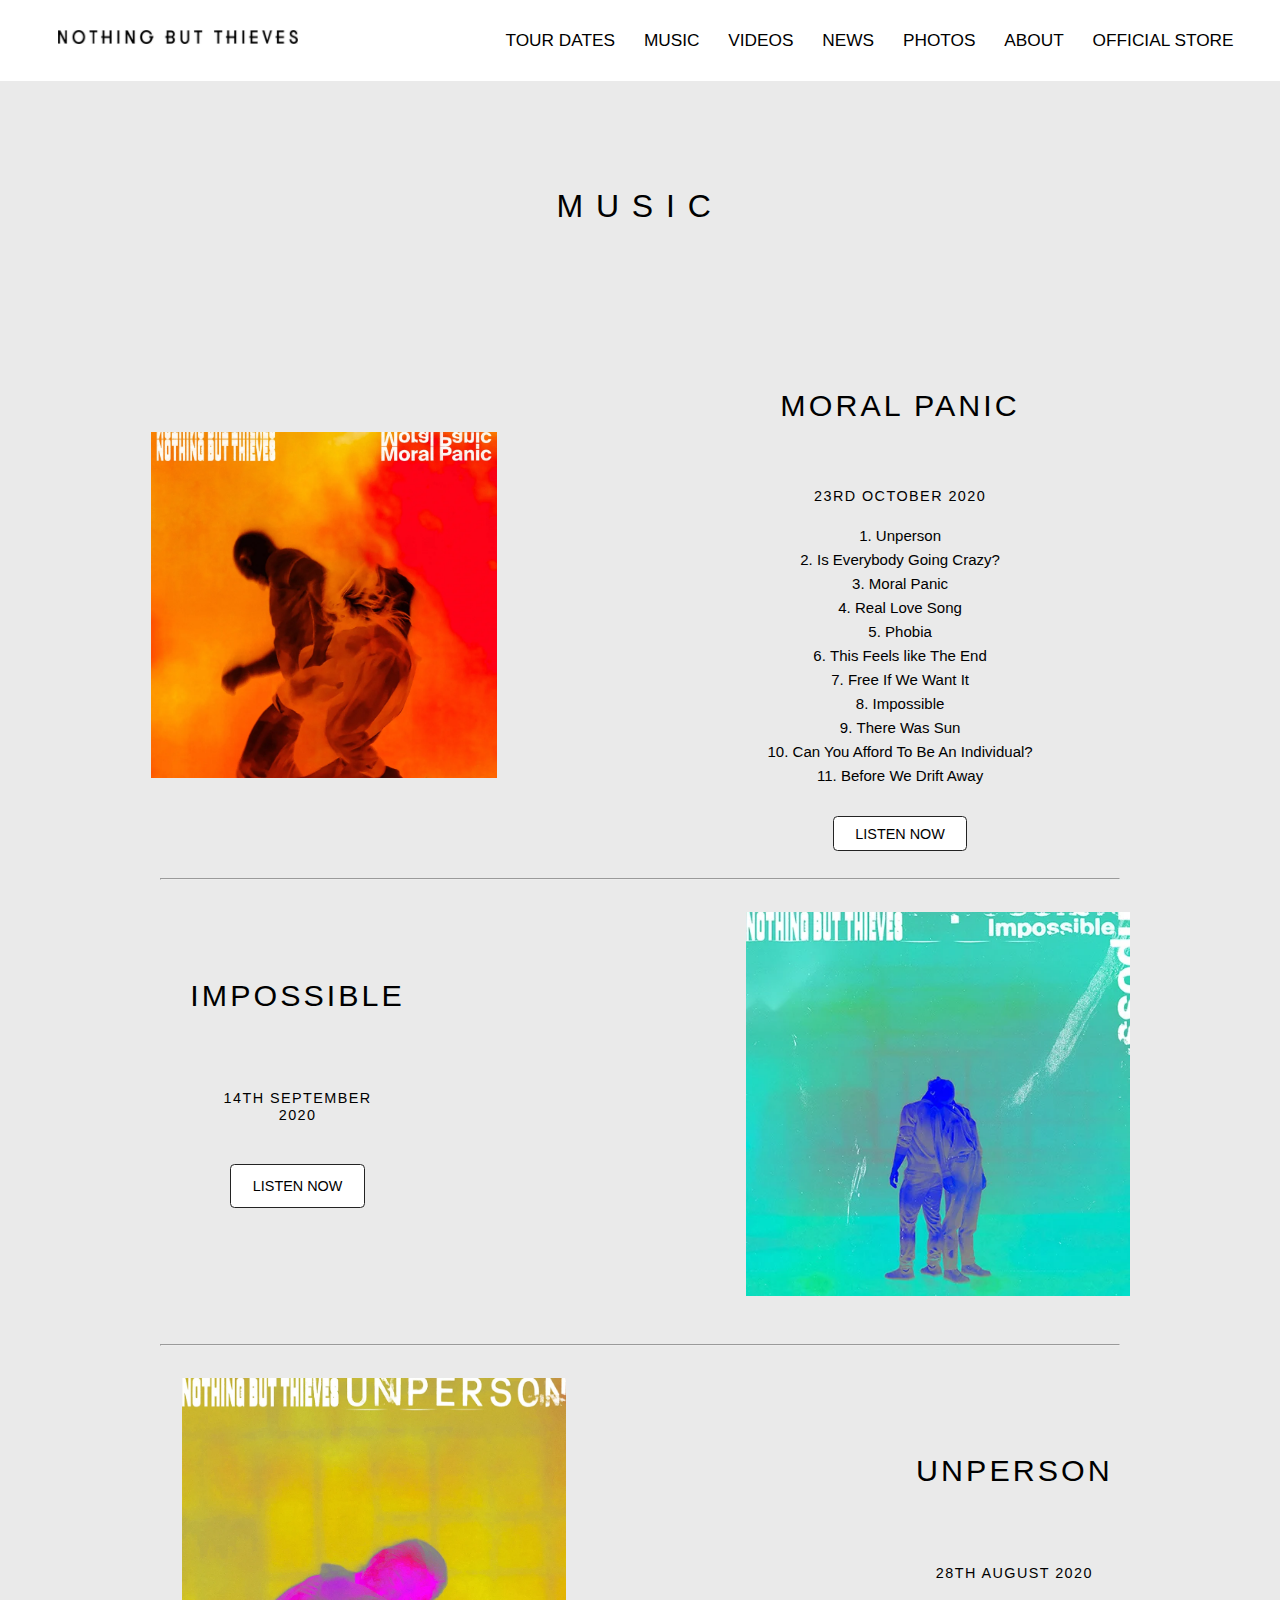
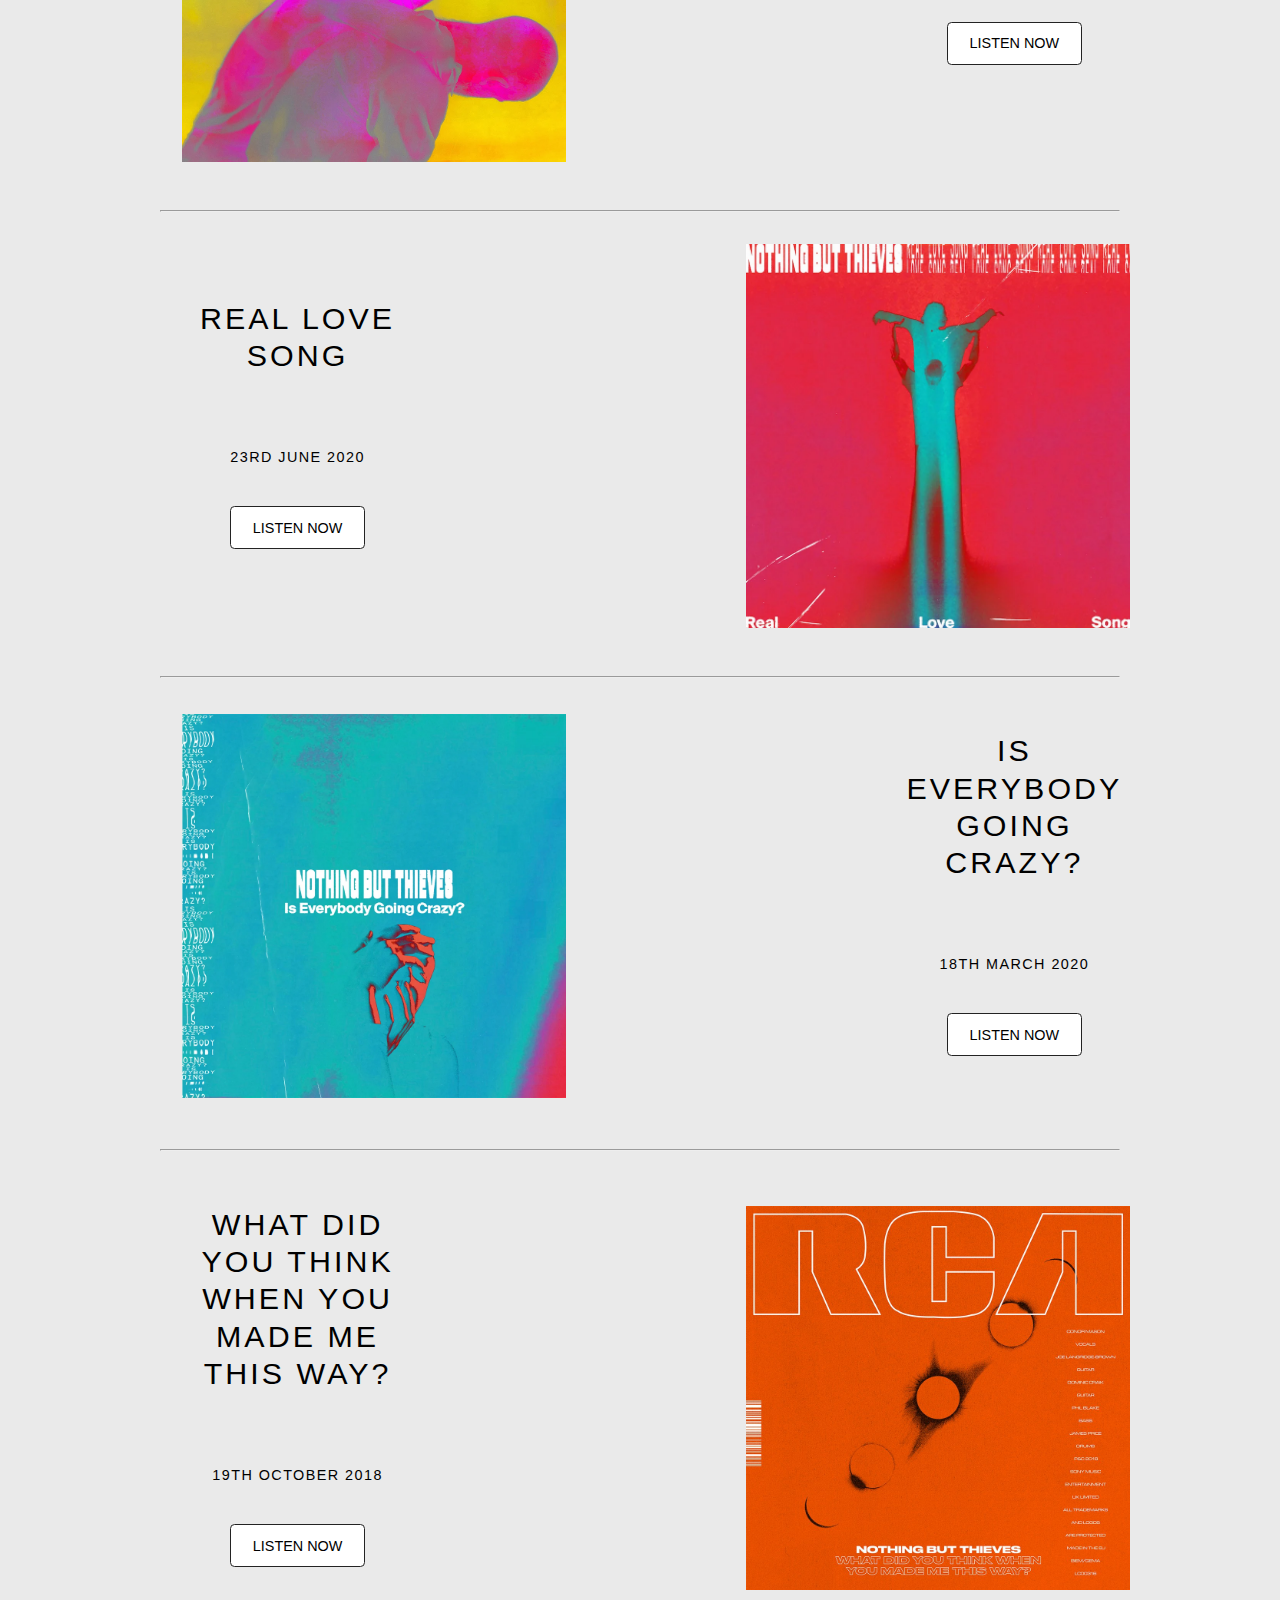
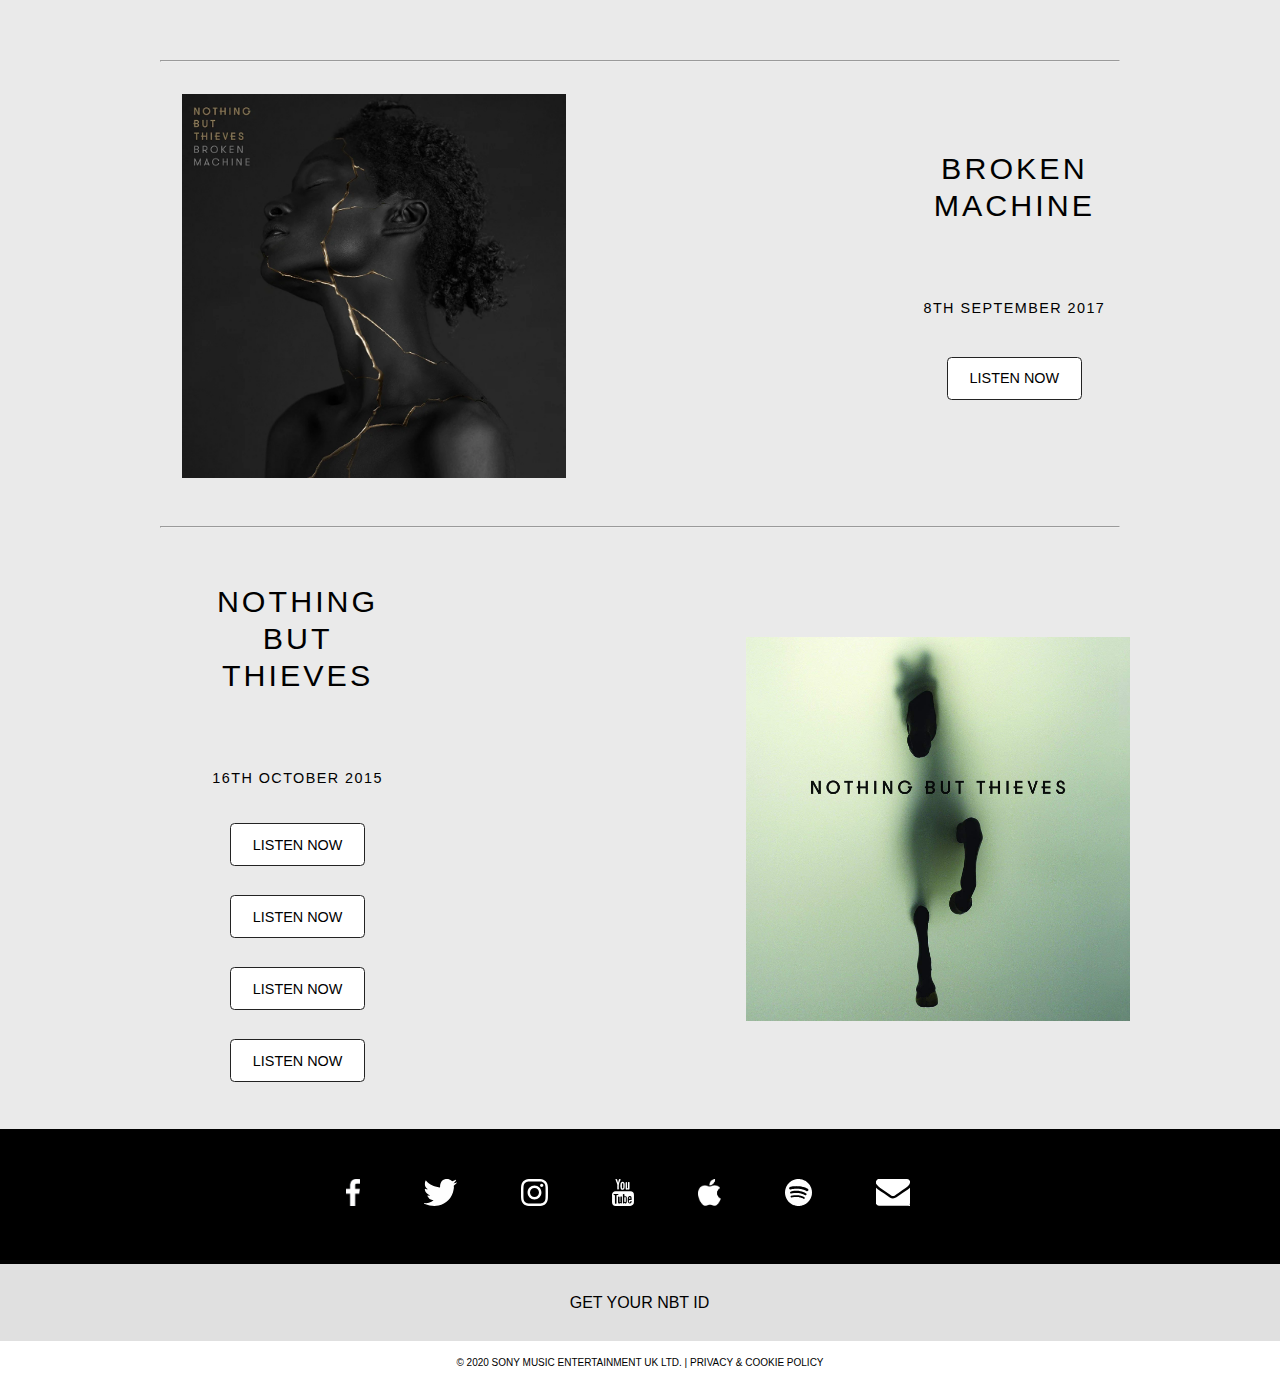
==== commit 271d5e11: "Add files via upload" ====
--- a/music.html
+++ b/music.html
@@ -112,10 +112,12 @@
                 <div>
                 <h2 class="h2-music-kleiner">NOTHING BUT THIEVES</h2>
                         <time datetime="2015-10-16">16TH OCTOBER 2015</time>
-                        <a class="listen-music" href="#">LISTEN NOW</a>
-                        <a class="listen-music" href="#">LISTEN NOW</a>
-                        <a class="listen-music" href="#">LISTEN NOW</a>
-                        <a class="listen-music" href="#">LISTEN NOW</a>
+                        <div>
+                            <a class="listen-music" href="#">LISTEN NOW</a>
+                            <a class="listen-music" href="#">LISTEN NOW</a>
+                            <a class="listen-music" href="#">LISTEN NOW</a>
+                            <a class="listen-music" href="#">LISTEN NOW</a>
+                        </div>
                     </div>
             </article>
         </section>
--- a/styles/style.css
+++ b/styles/style.css
@@ -324,6 +324,7 @@
 
 #homepagina > ul:nth-of-type(1) li {
   height: 90vh;
+  width: 20%;
   display: inline-block;
   margin: 0;
   vertical-align: top;
@@ -635,11 +636,19 @@
   align-items: center;
 }
 
-#music-pagina > section:nth-of-type(2) article div {
+#music-pagina > section:nth-of-type(2) article div:nth-of-type(1) {
   display: flex;
   flex-direction: column;
   align-items: center;
 }
+
+/* #music-pagina > section:nth-of-type(2) > article > div.knopjes {
+  display: flex;
+  flex-flow: row wrap;
+  align-content: space-between;
+  justify-content: center;
+  width: 100%;
+} */
 
 #music-pagina > section:nth-of-type(2) {
   background: rgb(234, 234, 234);
@@ -650,7 +659,7 @@
   max-width: 80%;
 }
 
-#music-pagina > section:nth-of-type(2) article:last-of-type{
+#music-pagina > section:nth-of-type(2) article:last-of-type {
   border: none;
   margin-bottom: 0;
 }
@@ -824,6 +833,7 @@
 
   nav ul li:hover {
     background: rgb(227, 67, 9);
+    color: white;
     border: none;
     transition: ease 0.2s;
   }
@@ -1039,5 +1049,25 @@
     min-width: 18%;
   }
 
+  #music-pagina section:nth-of-type(2) article div div {
+    max-width: 80%;
+    flex-wrap: wrap;
+    align-content: center;
+    justify-content: center;
+    width: 100%;
+  }
+
+  #music-pagina section:nth-of-type(2) article div div a {
+    margin: 1em 1em;
+  }
+
+  /* #music-pagina > section:nth-of-type(2) > article > div.knopjes {
+  display: flex;
+  flex-flow: row wrap;
+  align-content: space-between;
+  justify-content: center;
+  width: 100%;
+} */
+
   /*      einde music pagina albums onder elkaar      */
 }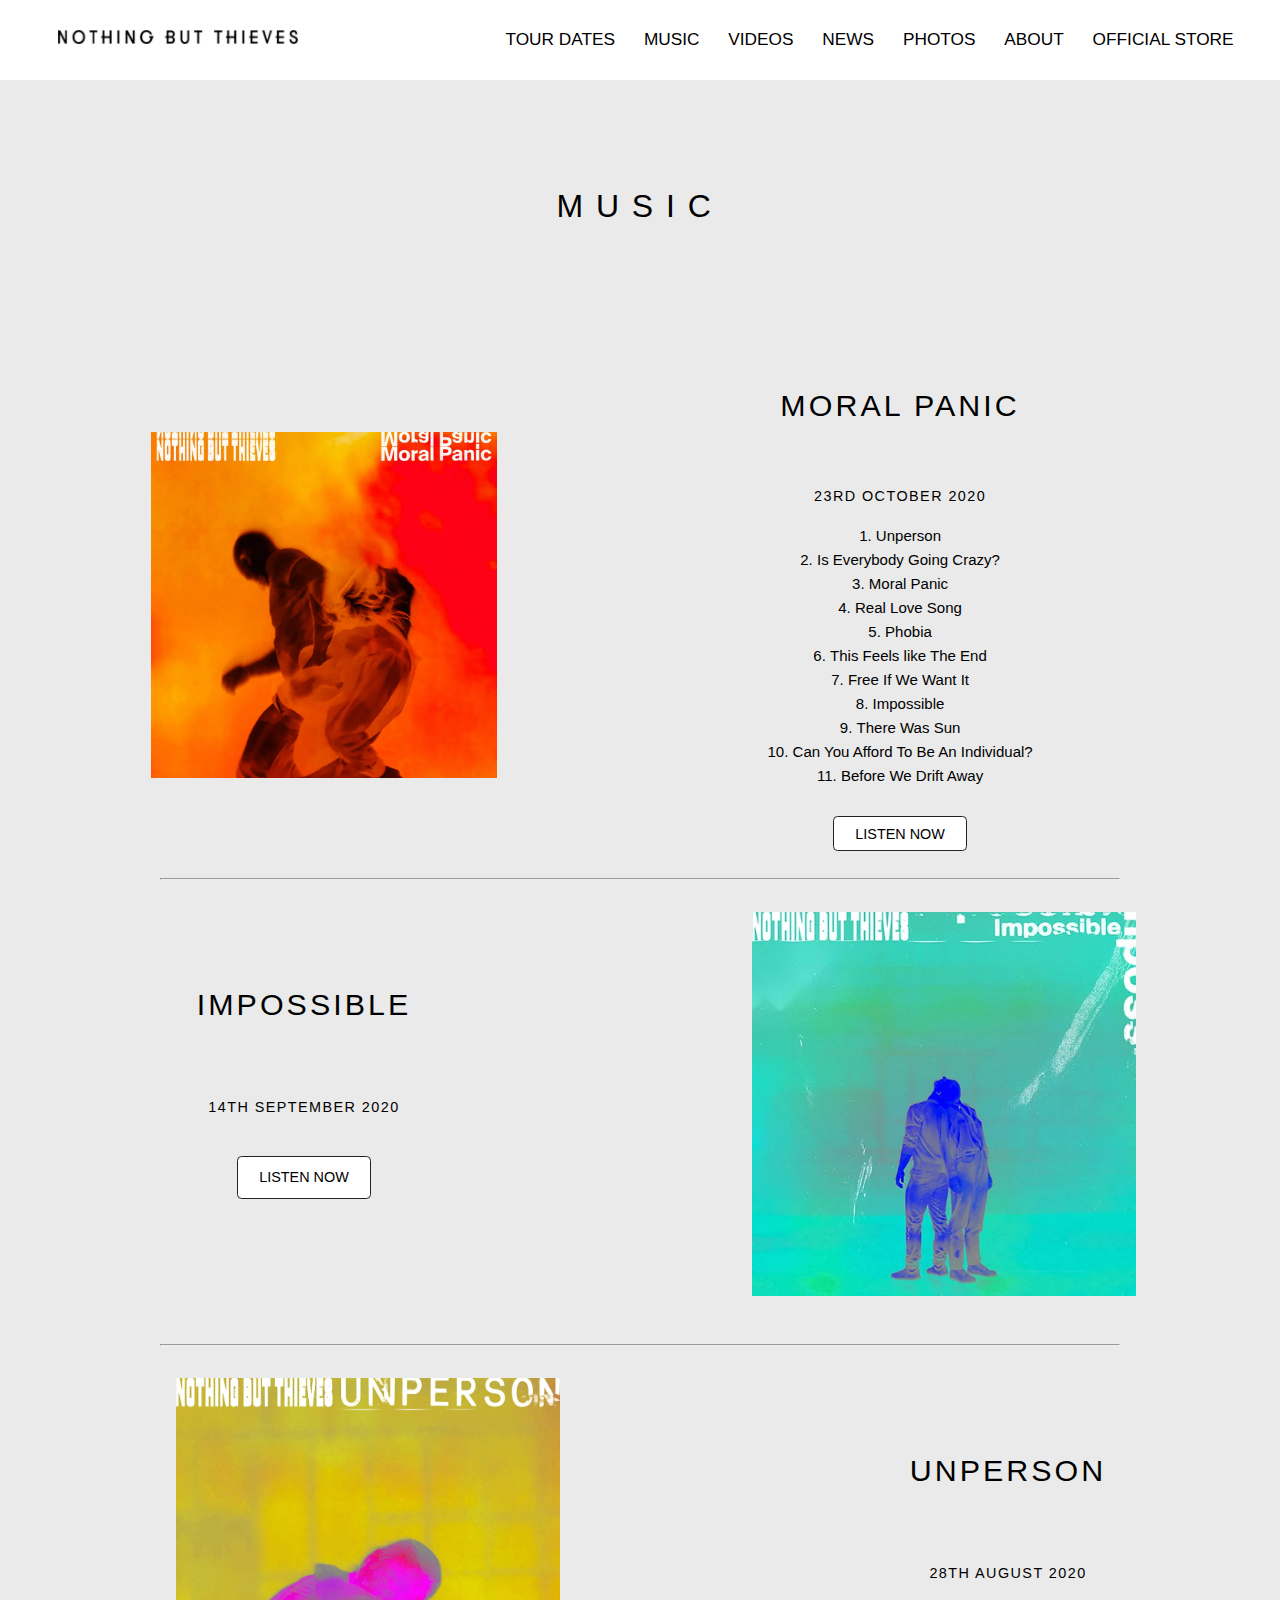
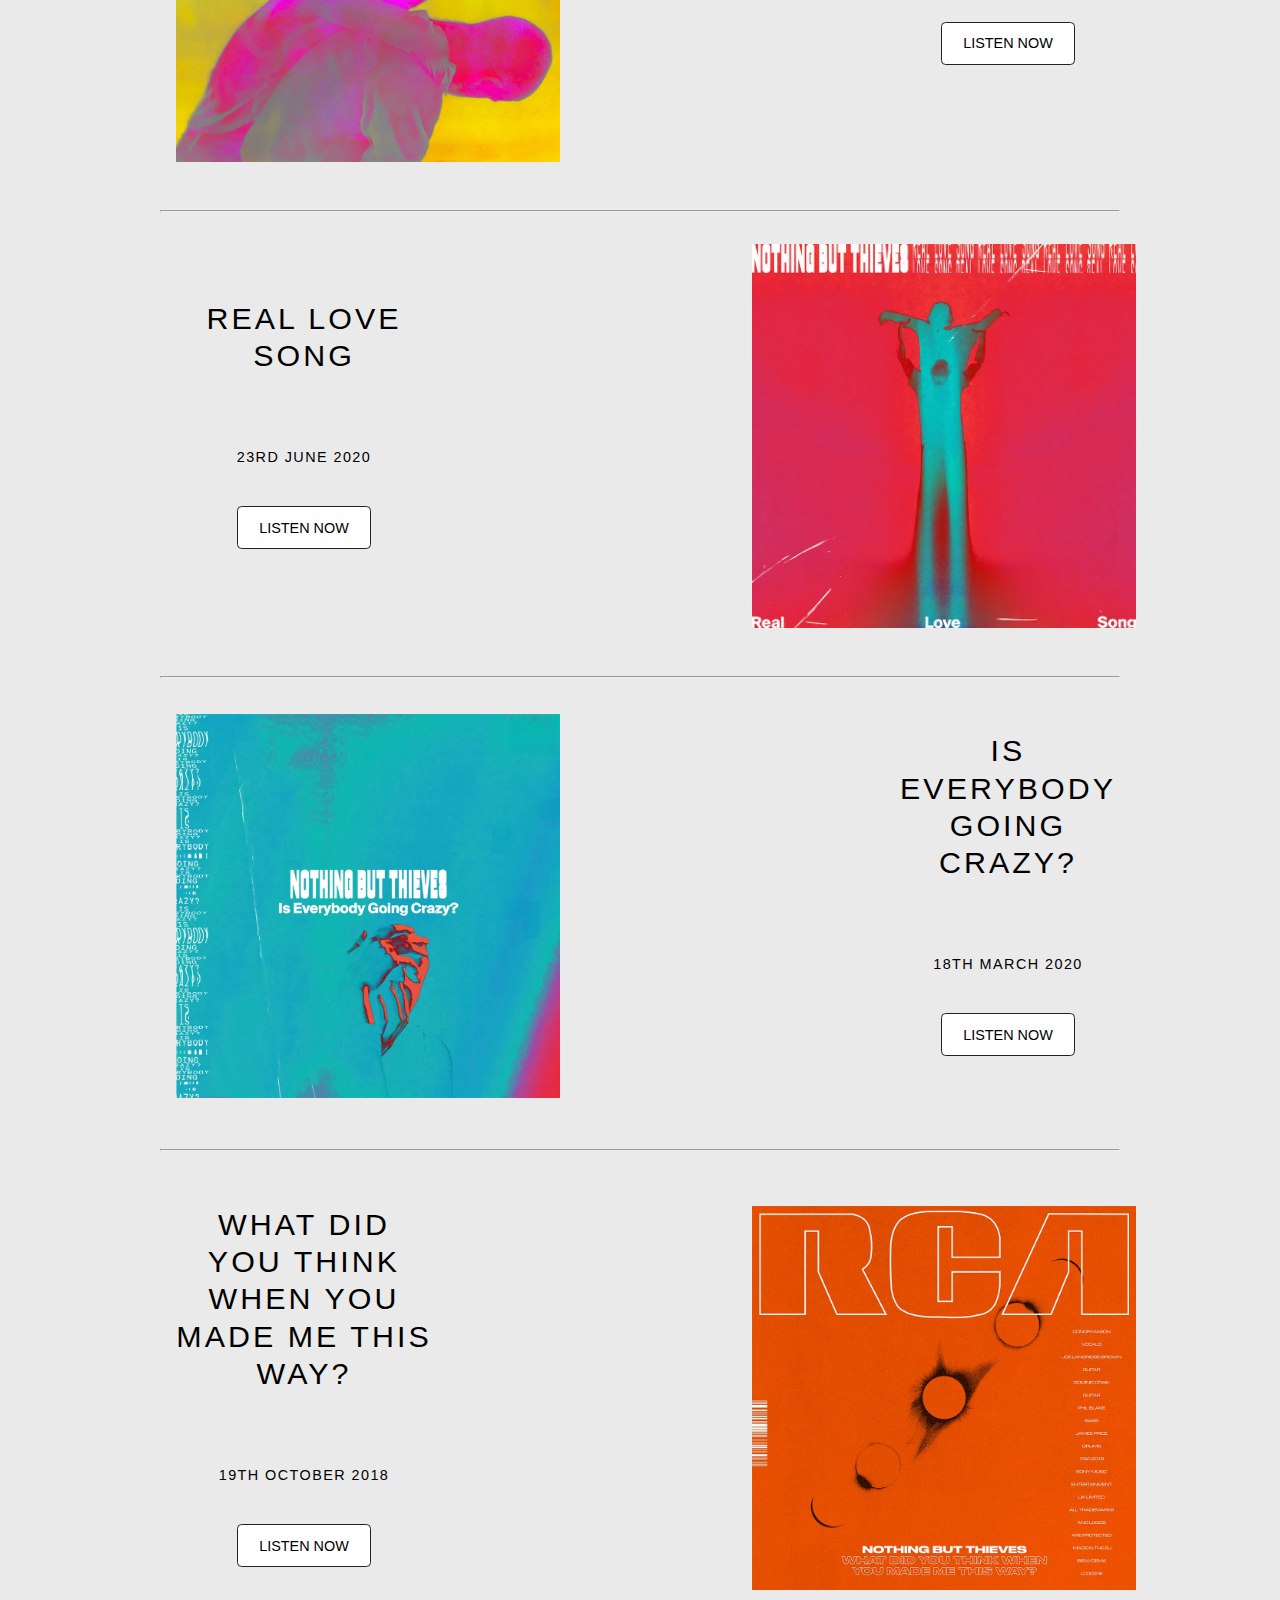
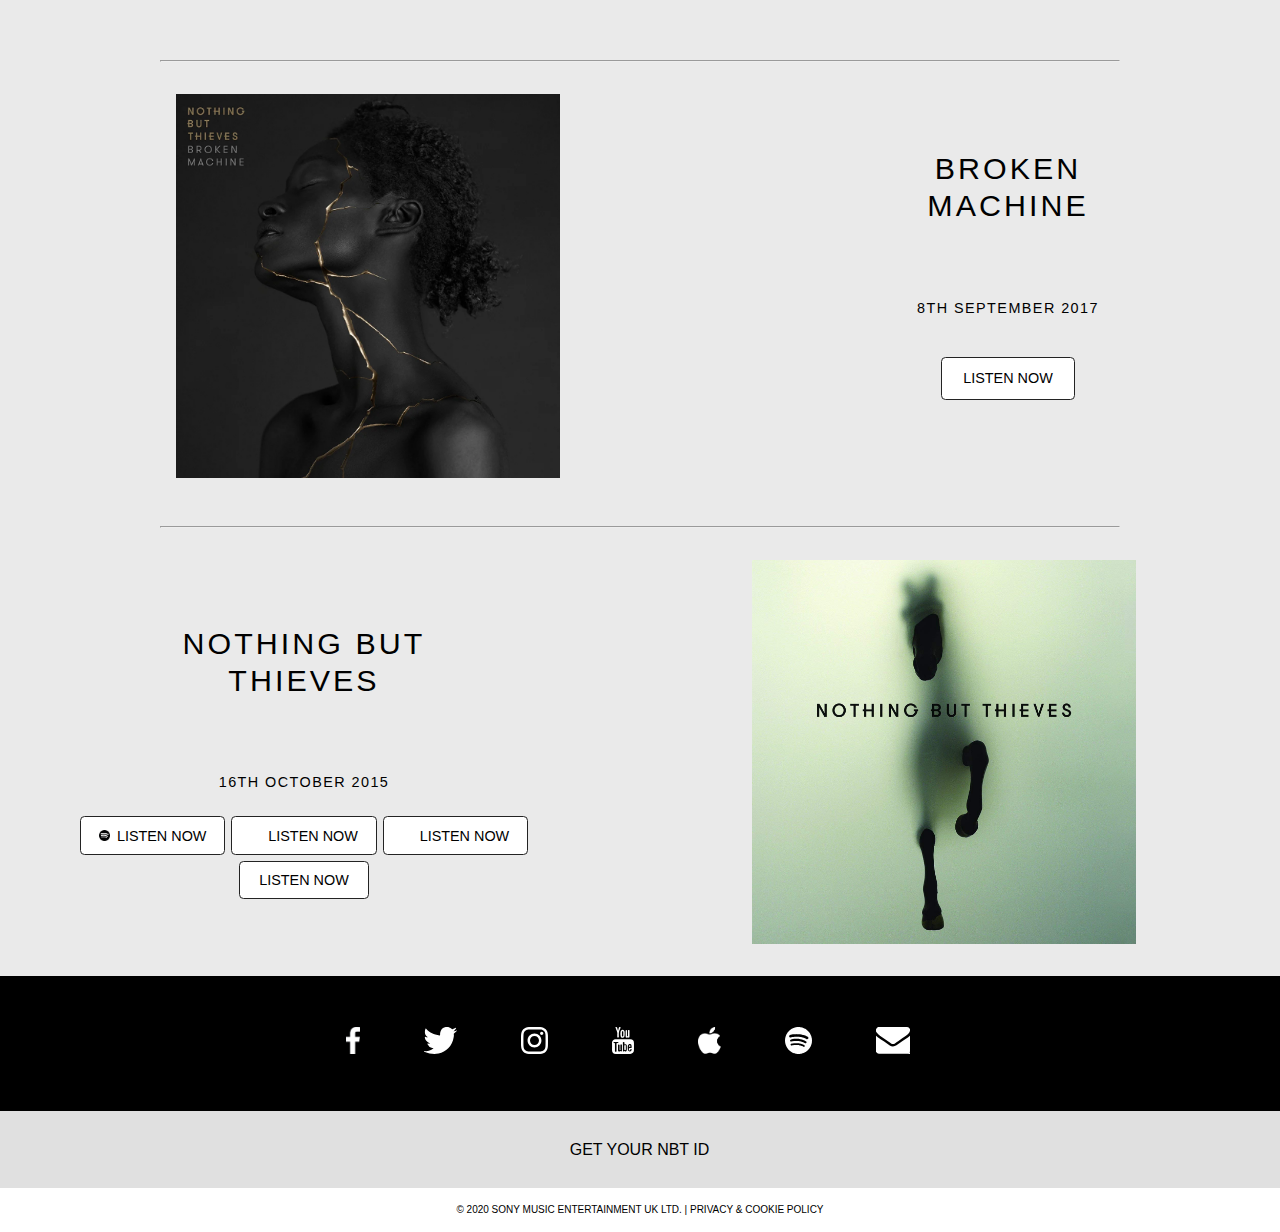
==== commit 15b7264d: "Add files via upload" ====
--- a/music.html
+++ b/music.html
@@ -113,9 +113,9 @@
                 <h2 class="h2-music-kleiner">NOTHING BUT THIEVES</h2>
                         <time datetime="2015-10-16">16TH OCTOBER 2015</time>
                         <div>
-                            <a class="listen-music" href="#">LISTEN NOW</a>
-                            <a class="listen-music" href="#">LISTEN NOW</a>
-                            <a class="listen-music" href="#">LISTEN NOW</a>
+                            <a class="listen-music" href="#"><img src="./images/SVG/spotify-black.svg" alt="">LISTEN NOW</a>
+                            <a class="listen-music" href="#"><img src="./images/SVG/apple-logo.svg" alt="">LISTEN NOW</a>
+                            <a class="listen-music" href="#"><img src="./images/SVG/apple-logo.svg" alt="">LISTEN NOW</a>
                             <a class="listen-music" href="#">LISTEN NOW</a>
                         </div>
                     </div>
--- a/styles/style.css
+++ b/styles/style.css
@@ -16,15 +16,18 @@
   url("//db.onlinewebfonts.com/t/ab5835bc2eba54dbb5012336606a5edc.woff2") format("woff2"), 
   url("//db.onlinewebfonts.com/t/ab5835bc2eba54dbb5012336606a5edc.woff") format("woff"), 
   url("//db.onlinewebfonts.com/t/ab5835bc2eba54dbb5012336606a5edc.ttf") format("truetype"), 
-  url("//db.onlinewebfonts.com/t/ab5835bc2eba54dbb5012336606a5edc.svg#WoodfordBournePROW01-Rg") format("svg"); }
-
-  @font-face {font-family: "Woodford Bourne Thin"; 
-    src: url("//db.onlinewebfonts.com/t/a9fb206b2885ac22d2d6c9dc4a789ace.eot"); 
-    src: url("//db.onlinewebfonts.com/t/a9fb206b2885ac22d2d6c9dc4a789ace.eot?#iefix") format("embedded-opentype"), 
-    url("//db.onlinewebfonts.com/t/a9fb206b2885ac22d2d6c9dc4a789ace.woff2") format("woff2"), 
-    url("//db.onlinewebfonts.com/t/a9fb206b2885ac22d2d6c9dc4a789ace.woff") format("woff"), 
-    url("//db.onlinewebfonts.com/t/a9fb206b2885ac22d2d6c9dc4a789ace.ttf") format("truetype"), 
-    url("//db.onlinewebfonts.com/t/a9fb206b2885ac22d2d6c9dc4a789ace.svg#WoodfordBournePROW01-Light") format("svg"); }
+  url("//db.onlinewebfonts.com/t/ab5835bc2eba54dbb5012336606a5edc.svg#WoodfordBournePROW01-Rg") format("svg"); 
+}
+
+@font-face {
+  font-family: "Woodford Bourne Thin"; 
+  src: url("//db.onlinewebfonts.com/t/a9fb206b2885ac22d2d6c9dc4a789ace.eot"); 
+  src: url("//db.onlinewebfonts.com/t/a9fb206b2885ac22d2d6c9dc4a789ace.eot?#iefix") format("embedded-opentype"), 
+  url("//db.onlinewebfonts.com/t/a9fb206b2885ac22d2d6c9dc4a789ace.woff2") format("woff2"), 
+  url("//db.onlinewebfonts.com/t/a9fb206b2885ac22d2d6c9dc4a789ace.woff") format("woff"), 
+  url("//db.onlinewebfonts.com/t/a9fb206b2885ac22d2d6c9dc4a789ace.ttf") format("truetype"), 
+  url("//db.onlinewebfonts.com/t/a9fb206b2885ac22d2d6c9dc4a789ace.svg#WoodfordBournePROW01-Light") format("svg"); 
+}
 
 /*      einde font       */
 
@@ -97,8 +100,8 @@
 .tour-dates-more:hover, .link-more:hover, .listen-music:hover {
   background: rgb(227, 67, 9); 
   color: white;
-  border: 0.01em solid transparent;
-  transition: ease-in-out .4s; 
+  border: none;
+  transition: ease-in-out .3s; 
 }
 
 /*       einde body       */
@@ -113,7 +116,7 @@
   align-items: center;
   width: 100vw;
   background: white;
-  height: 9vh;
+  height: 5em;
 }
 
 header {
@@ -124,7 +127,7 @@
   align-items: center;
   width: 100vw;
   background: white;
-  height: 9vh;
+  height: 5em;
 }
 
 header img {
@@ -196,10 +199,6 @@
   right: 0;
   left: 0;
 }
-/* footer div {
-  background: #232323;
-  width: 100%;
-} */
 
 footer ul {
   background: black;
@@ -212,7 +211,7 @@
 }
 
 footer ul li {
-margin-right: 4em;
+  margin-right: 4em;
 }
 
 footer ul li img {
@@ -269,6 +268,50 @@
 }
 
 /*      slider      */
+#homepagina > ul:nth-of-type(1) li.klikt-rechts {
+  animation-name: slider-rechts;
+  animation-duration: .5s;
+}
+
+@keyframes slider-rechts {
+  0% {
+    transform: translateX(0);
+  }
+  33% {
+    transform: translateX(-100%);
+  }
+  66% {
+    transform: translateX(-200%);
+  }
+  99% {
+    transform: translateX(-300%);
+  }
+}
+
+@-webkit-keyframes slider-rechts {
+  0% {
+    transform: translateX(0);
+  }
+  33% {
+    transform: translateX(-100%);
+    background: url('../images/slider-2.webp');
+  }
+  66% {
+    transform: translateX(-200%);
+  }
+  99% {
+    transform: translateX(-300%);
+  }
+}
+
+button:hover {
+  cursor: pointer;
+}
+
+#homepagina > ul:nth-of-type(1) button.klikt, #homepagina > ul:nth-of-type(2) button.klikt {
+  animation-name: pijltje-groter;
+  animation-duration: .5s;
+}
 
 @keyframes pijltje-groter {
   0% {
@@ -285,15 +328,6 @@
   100% {
     transform: scale(1);
   }
-}
-
-button:hover {
-  cursor: pointer;
-}
-
-#homepagina > ul:nth-of-type(1) button.klikt, #homepagina > ul:nth-of-type(2) button.klikt {
-  animation-name: pijltje-groter;
-  animation-duration: .5s;
 }
 
 #homepagina > ul:nth-of-type(1) button {
@@ -305,6 +339,27 @@
   font-size: 2em;
   appearance: none;
   outline: none;
+  animation-name: onthul-pijltje;
+  animation-duration: 2s;
+  animation-iteration-count: 1;
+}
+
+@keyframes onthul-pijltje {
+  0% {
+    opacity: 0;
+  }
+  90% {
+    opacity: 0.5;
+  }
+  95% {
+    opacity: 0.7;
+  }
+  97% {
+    opacity: 0.85;
+  }
+  100% {
+    opacity: 1;
+  }
 }
 
 #homepagina > ul:nth-of-type(1) button:nth-of-type(2) {
@@ -313,8 +368,8 @@
 }
 
 #homepagina > ul:nth-of-type(1) {
-  width: 100%;
-  overflow-x: scroll;
+  width: 300%;
+  overflow-x: hidden;
   white-space: nowrap;
   display: block;
   max-width: 100%;
@@ -324,13 +379,14 @@
 
 #homepagina > ul:nth-of-type(1) li {
   height: 90vh;
-  width: 20%;
+  width: 100%;
   display: inline-block;
   margin: 0;
   vertical-align: top;
 /* Het element is uitgelijnd met de bovenkant van het hoogste element op de lijn 
 Bron:  https://www.w3schools.com/cssref/pr_pos_vertical-align.asp*/
   align-items: center;
+  background: url('../images/slider-3.webp');
 }
 
 #homepagina > ul:nth-of-type(1) li a {
@@ -642,17 +698,10 @@
   align-items: center;
 }
 
-/* #music-pagina > section:nth-of-type(2) > article > div.knopjes {
-  display: flex;
-  flex-flow: row wrap;
-  align-content: space-between;
-  justify-content: center;
-  width: 100%;
-} */
-
 #music-pagina > section:nth-of-type(2) {
   background: rgb(234, 234, 234);
   text-align: center;
+  width: calc(100% -2rem);
 }
 
 #music-pagina > section:nth-of-type(2) img {
@@ -982,10 +1031,6 @@
   .twee-images div:nth-of-type(2) img {
     margin: 8em 2em 6em 2em;
   }
-  /* .twee-images img {
-    width: 60%;
-    margin: 6em 2em 6em 2em;
-  } */
 
   /*      einde homepagina 2 afbeeldingen       */
 
@@ -1045,29 +1090,26 @@
   }
 
   #music-pagina section:nth-of-type(2) article div {
-    max-width: 18%;
-    min-width: 18%;
+    width: 20%;
   }
 
   #music-pagina section:nth-of-type(2) article div div {
-    max-width: 80%;
-    flex-wrap: wrap;
-    align-content: center;
+    flex-flow: row wrap !important;
+    align-content: space-between;
     justify-content: center;
-    width: 100%;
+    width: 180%;
   }
 
   #music-pagina section:nth-of-type(2) article div div a {
-    margin: 1em 1em;
-  }
-
-  /* #music-pagina > section:nth-of-type(2) > article > div.knopjes {
-  display: flex;
-  flex-flow: row wrap;
-  align-content: space-between;
-  justify-content: center;
-  width: 100%;
-} */
+    margin: 0.2em;
+    padding: 0.4375em 1.25em;
+    min-width: 20%;
+  }
+
+  #music-pagina section:nth-of-type(2) article div div a img {
+    margin-right: 0.5em;
+    width: 0.85vw;
+  }
 
   /*      einde music pagina albums onder elkaar      */
 }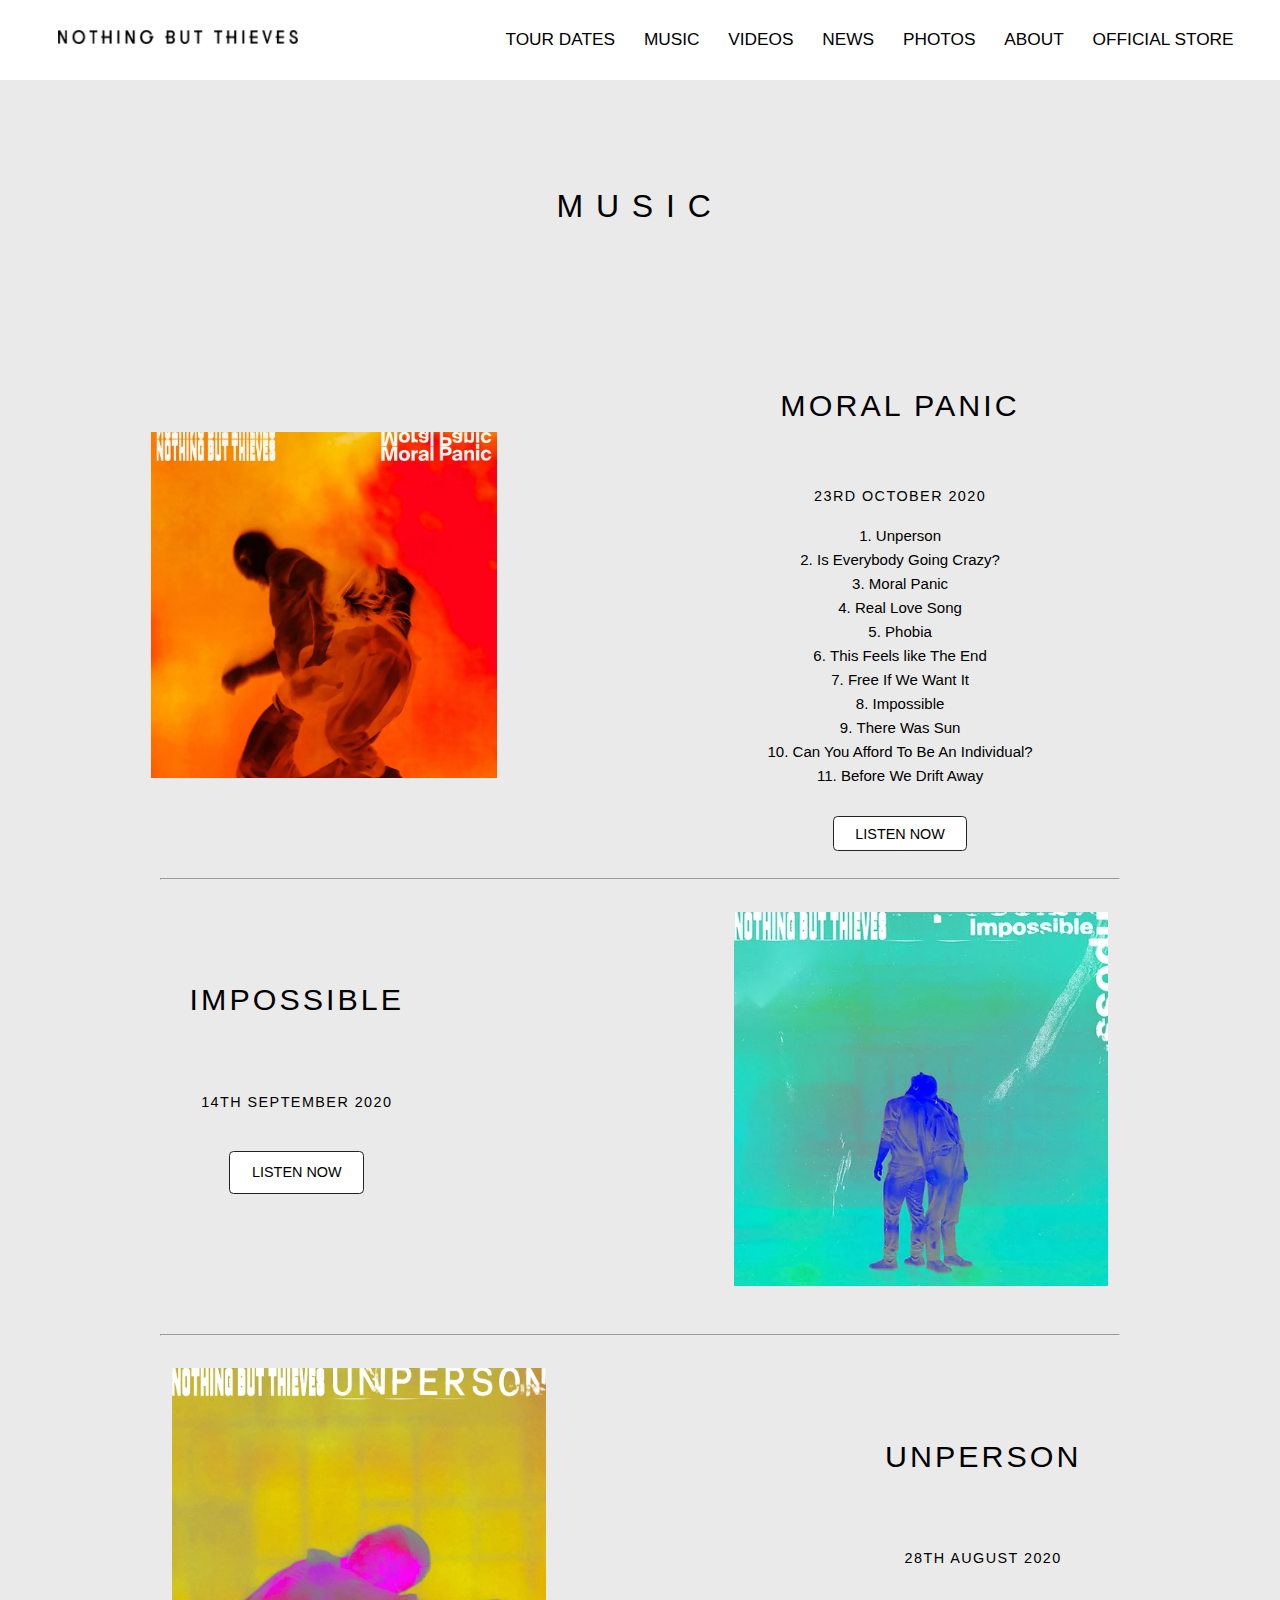
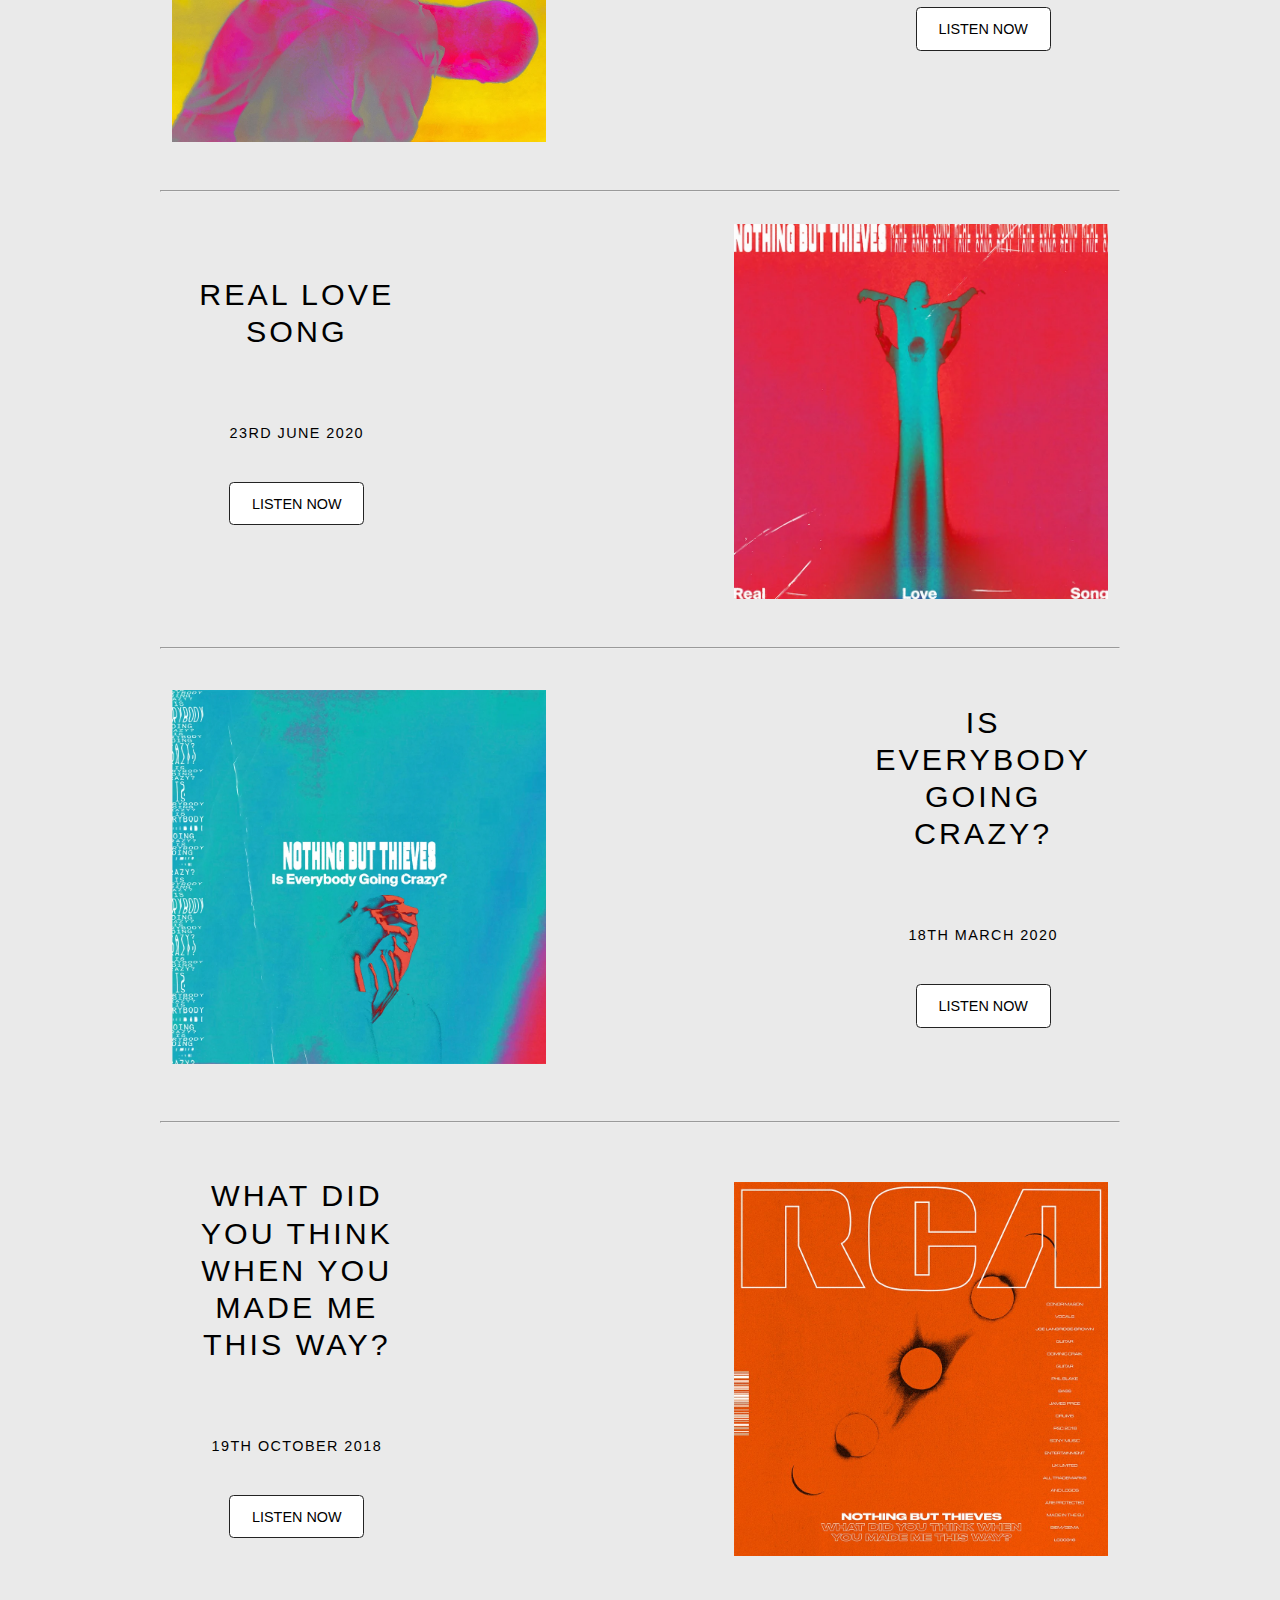
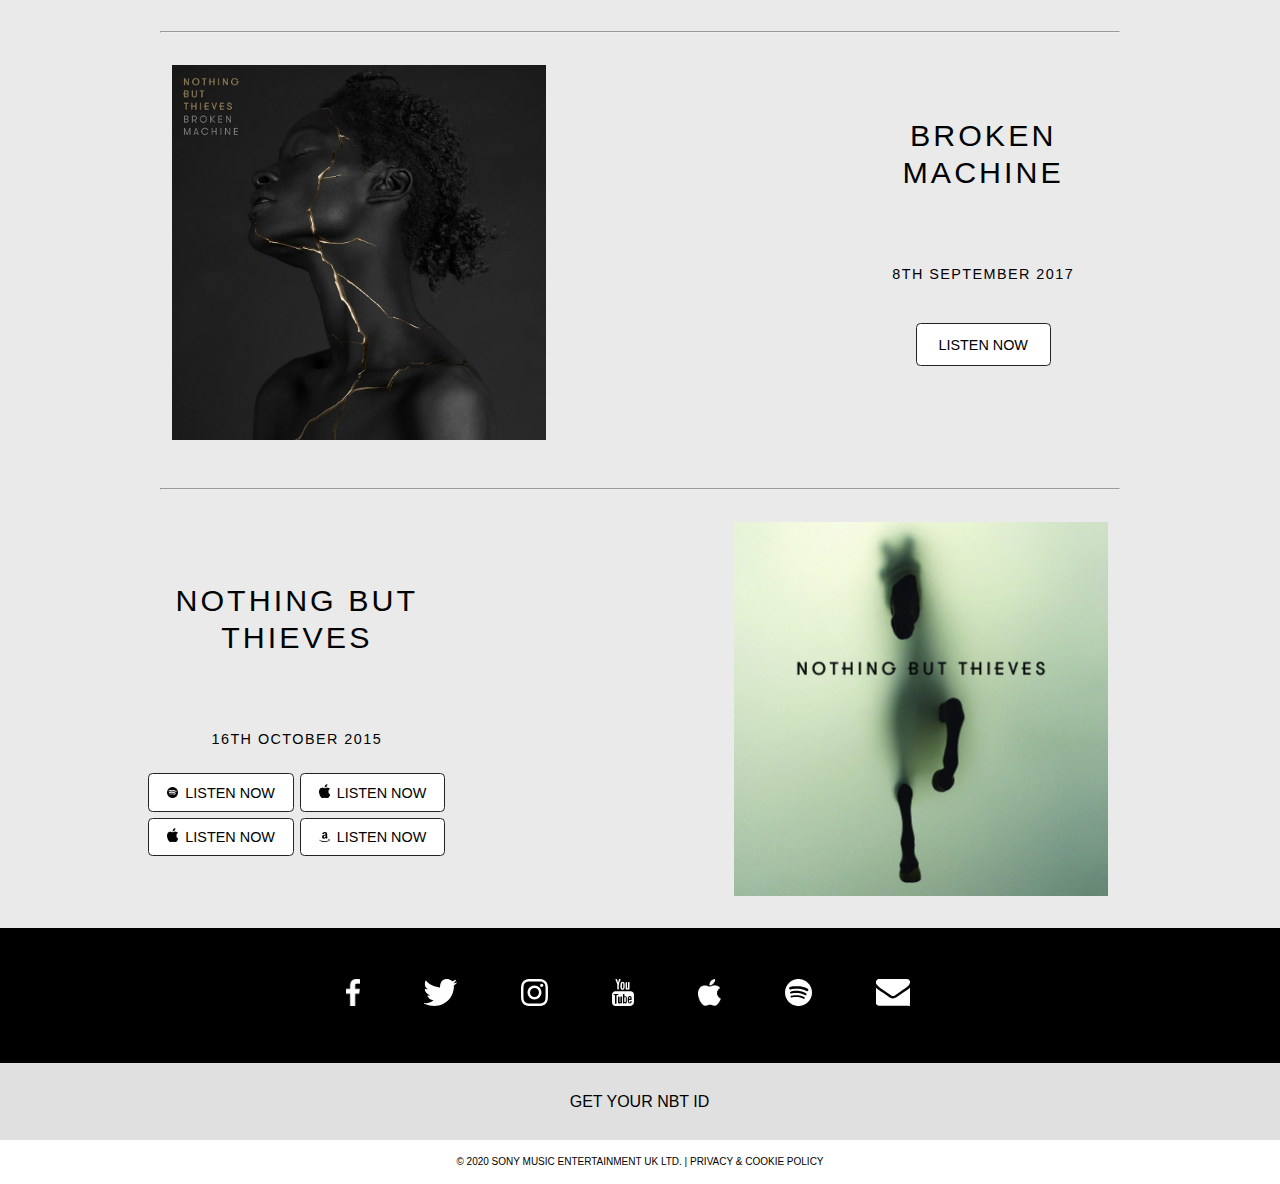
==== commit cb43a0d2: "Add files via upload" ====
--- a/music.html
+++ b/music.html
@@ -114,9 +114,9 @@
                         <time datetime="2015-10-16">16TH OCTOBER 2015</time>
                         <div>
                             <a class="listen-music" href="#"><img src="./images/SVG/spotify-black.svg" alt="">LISTEN NOW</a>
-                            <a class="listen-music" href="#"><img src="./images/SVG/apple-logo.svg" alt="">LISTEN NOW</a>
-                            <a class="listen-music" href="#"><img src="./images/SVG/apple-logo.svg" alt="">LISTEN NOW</a>
-                            <a class="listen-music" href="#">LISTEN NOW</a>
+                            <a class="listen-music" href="#"><img src="./images/SVG/apple-black.svg" alt="">LISTEN NOW</a>
+                            <a class="listen-music" href="#"><img src="./images/SVG/apple-black.svg" alt="">LISTEN NOW</a>
+                            <a class="listen-music" href="#"><img src="./images/amazon-icon.svg" alt="">LISTEN NOW</a>
                         </div>
                     </div>
             </article>
--- a/styles/style.css
+++ b/styles/style.css
@@ -705,7 +705,7 @@
 }
 
 #music-pagina > section:nth-of-type(2) img {
-  max-width: 80%;
+  width: 80%;
 }
 
 #music-pagina > section:nth-of-type(2) article:last-of-type {
@@ -728,6 +728,24 @@
   line-height: 1.22em;
 }
 
+#music-pagina section:nth-of-type(2) article div div {
+  flex-flow: row wrap !important;
+  align-content: space-between;
+  justify-content: center;
+  width: 180%;
+}
+
+#music-pagina section:nth-of-type(2) article div div a {
+  margin: 0.2em;
+  padding: 0.4375em 1.25em;
+  min-width: 20%;
+}
+
+#music-pagina section:nth-of-type(2) article div div a img {
+  margin-right: 0.5em;
+  width: 0.85vw;
+}
+
 /*      einde music pagina albums onder elkaar       */
 
 @media (max-width: 991px) {
@@ -830,8 +848,27 @@
 
   /*      music pagina albums onder elkaar      */
 
-  #music-pagina section:nth-of-type(2) img {
+  #music-pagina section:nth-of-type(2) > img {
     min-width: 50vw;
+  }
+
+  #music-pagina section:nth-of-type(2) article div div {
+    width: 100%;
+    flex-flow: row wrap !important;
+    align-content: space-between;
+    justify-content: center;
+    margin-bottom: 5em;
+  }
+
+  #music-pagina section:nth-of-type(2) article div div a {
+    min-width: 50%;
+    padding: 0.5em 0.05em;
+    margin: 0.5em 0;
+  }
+  
+  #music-pagina section:nth-of-type(2) article div div a img {
+    margin-right: 0.5em;
+    width: 0.8em;
   }
 
   /*      einde music pagina albums onder elkaar      */
@@ -1077,7 +1114,6 @@
   }
 
   #music-pagina section:nth-of-type(2) article {
-    width: 100%;
     justify-content: space-around;
     align-content: center;
     align-items: center;
@@ -1093,23 +1129,5 @@
     width: 20%;
   }
 
-  #music-pagina section:nth-of-type(2) article div div {
-    flex-flow: row wrap !important;
-    align-content: space-between;
-    justify-content: center;
-    width: 180%;
-  }
-
-  #music-pagina section:nth-of-type(2) article div div a {
-    margin: 0.2em;
-    padding: 0.4375em 1.25em;
-    min-width: 20%;
-  }
-
-  #music-pagina section:nth-of-type(2) article div div a img {
-    margin-right: 0.5em;
-    width: 0.85vw;
-  }
-
   /*      einde music pagina albums onder elkaar      */
 }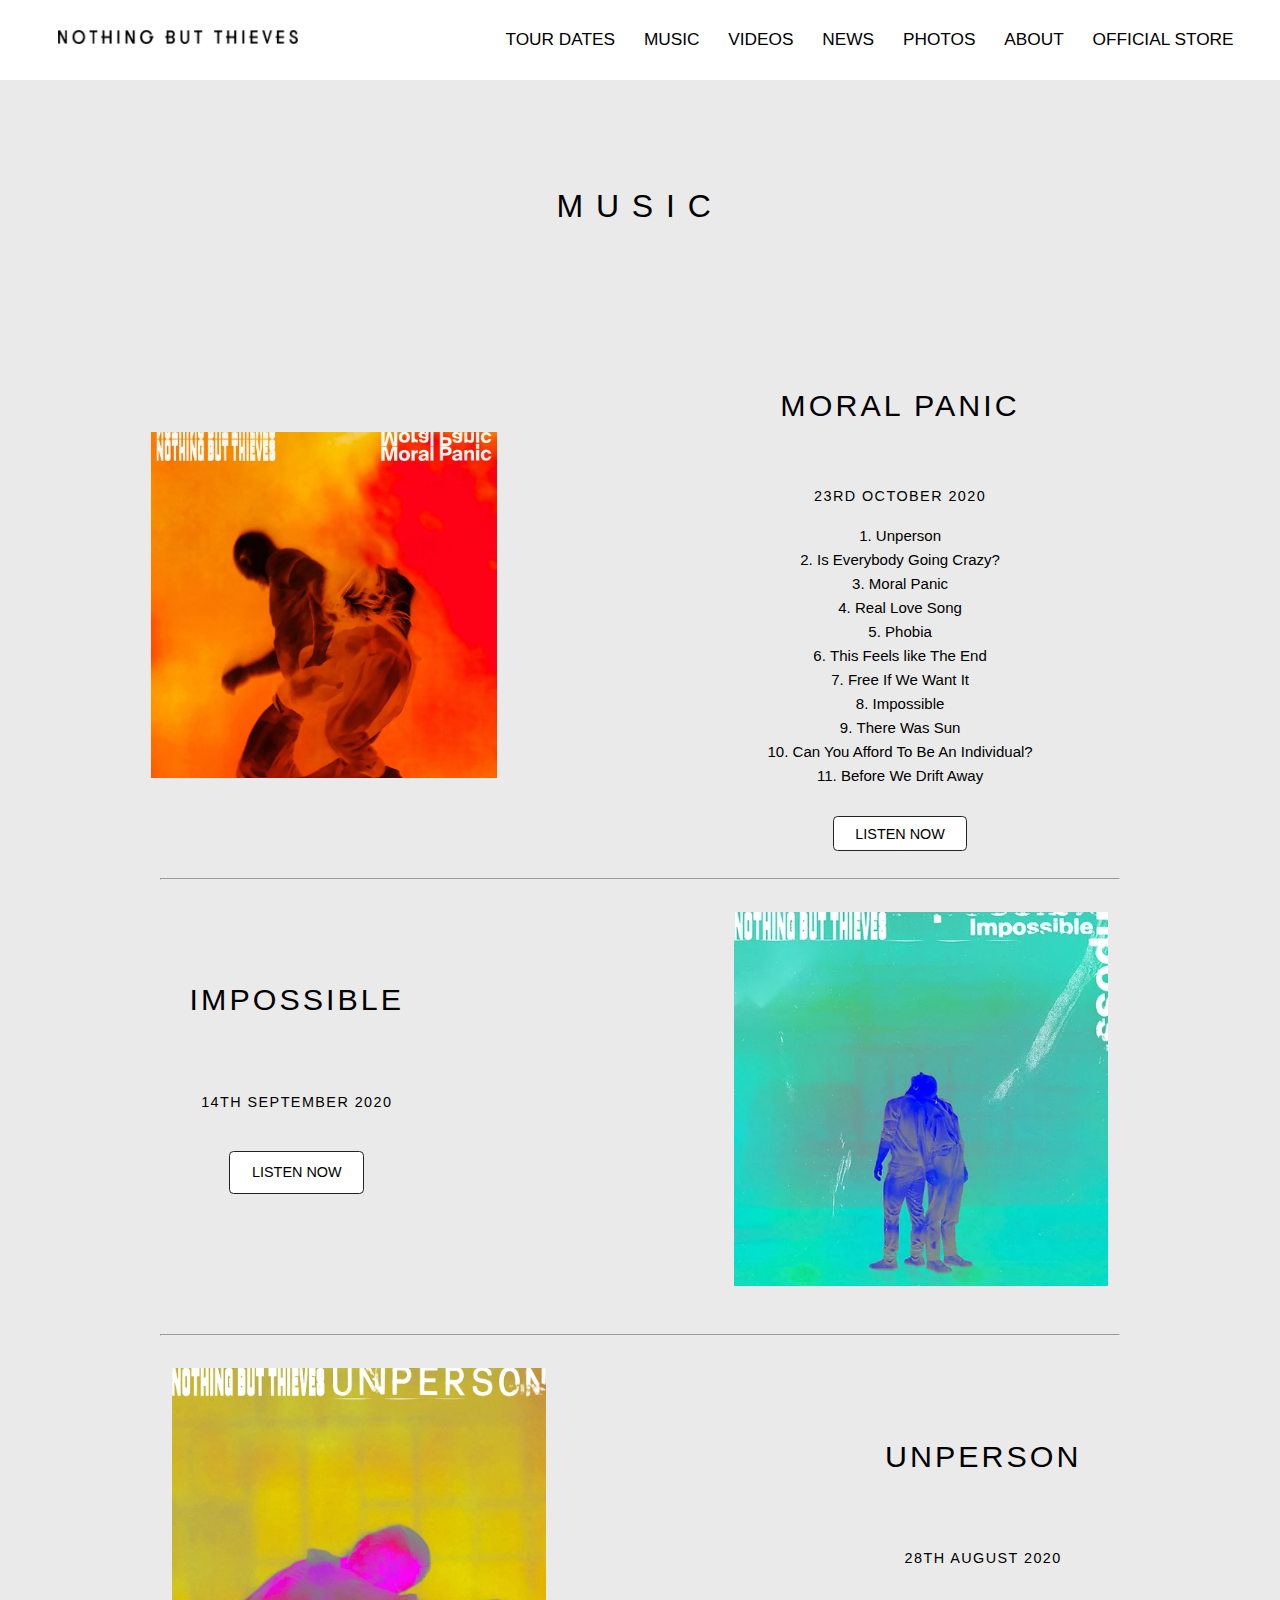
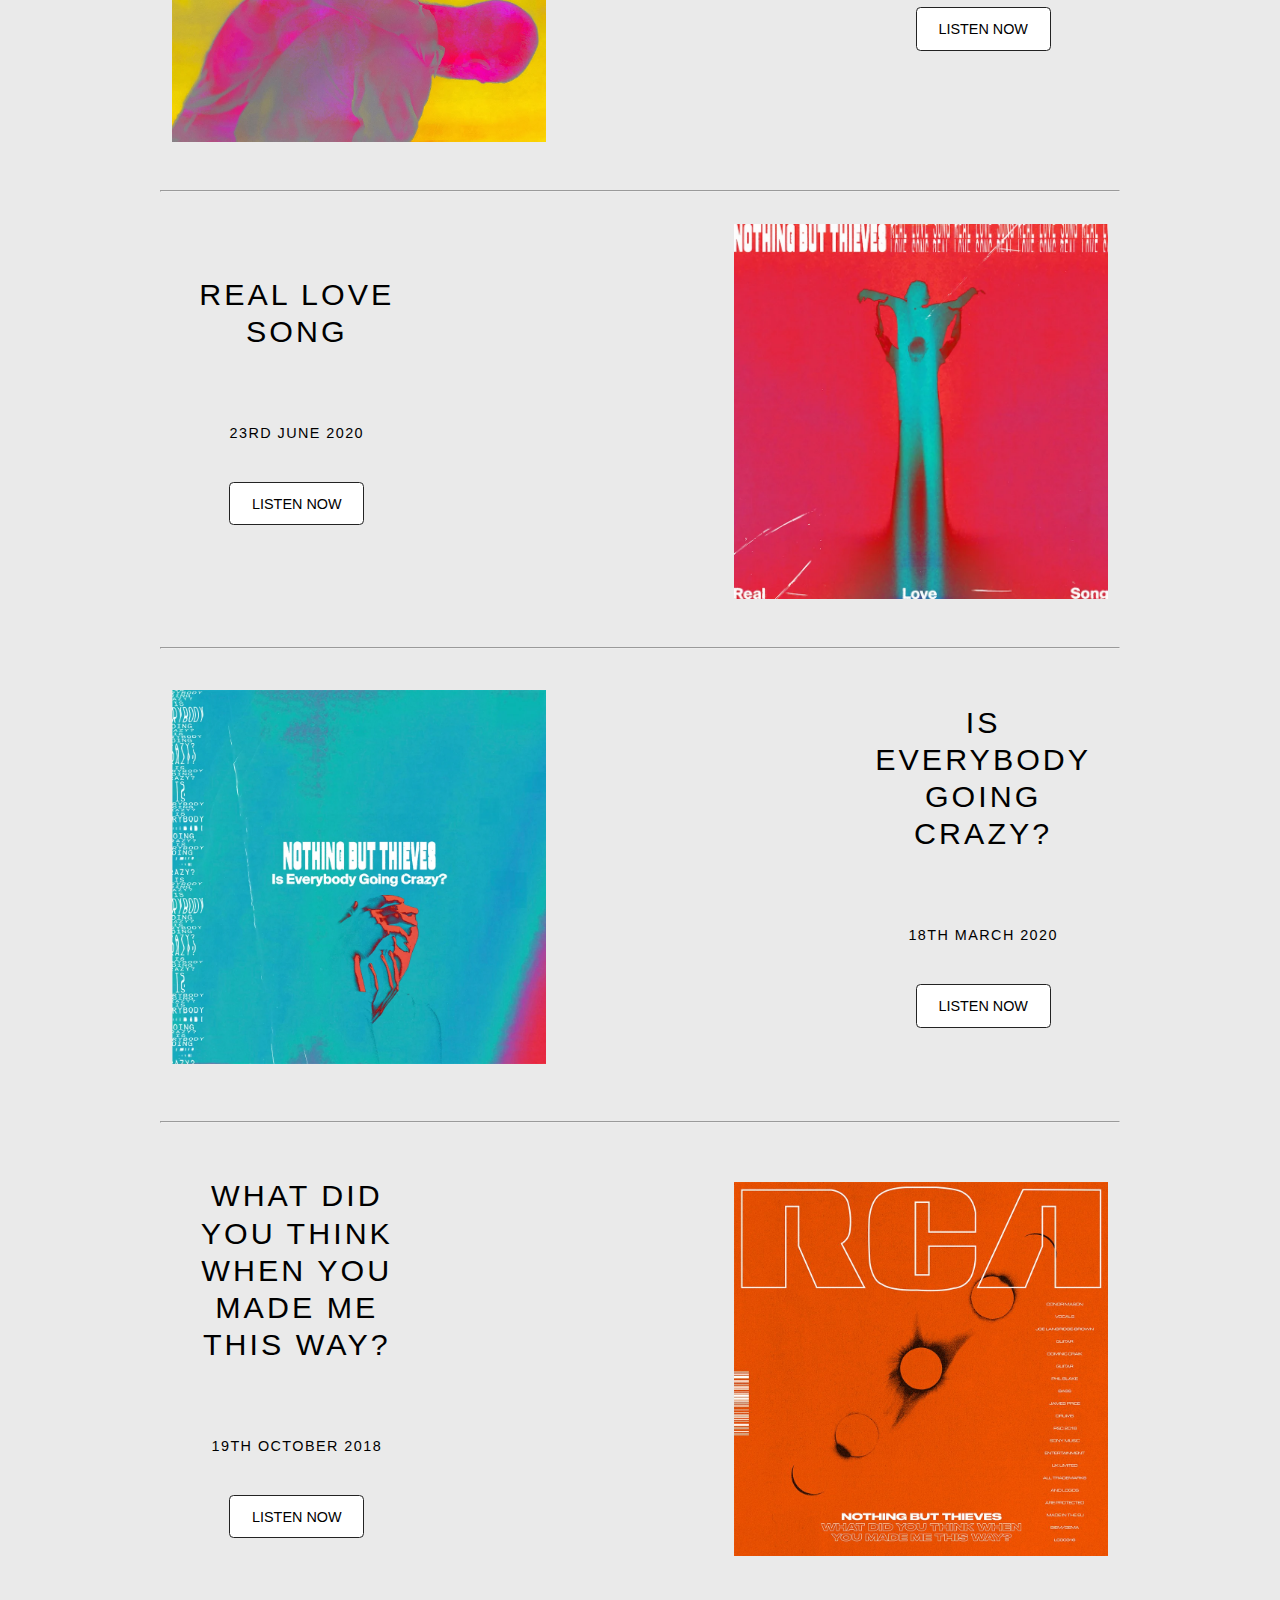
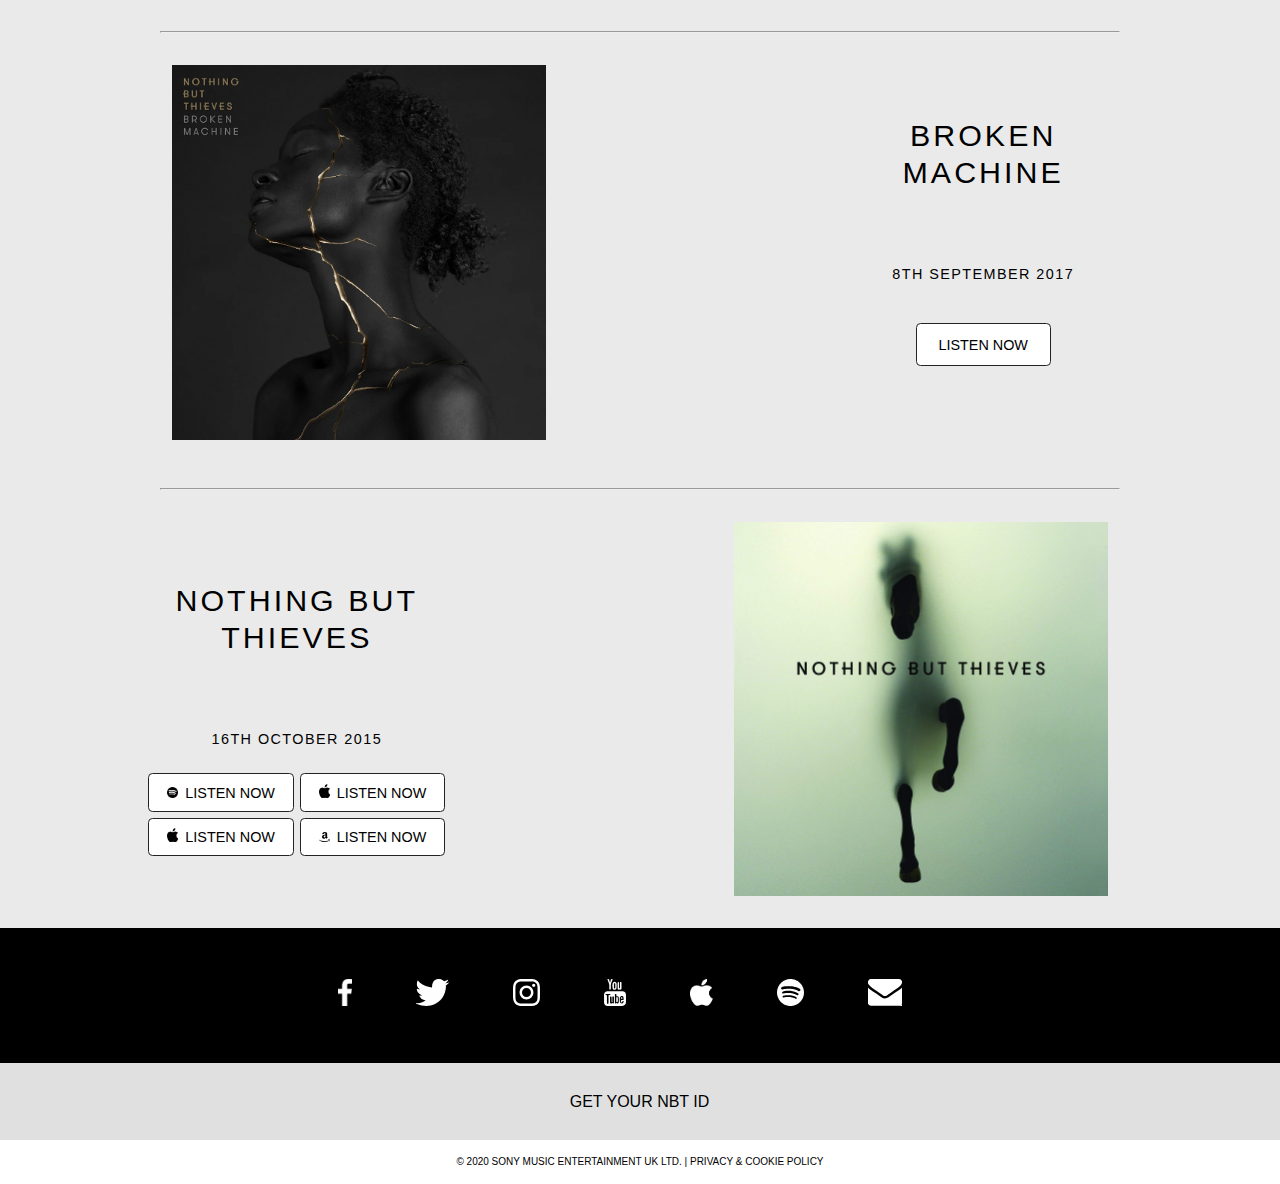
==== commit 8cb57e10: "Add files via upload" ====
--- a/music.html
+++ b/music.html
@@ -125,13 +125,13 @@
 	</main>
     <footer>
         <ul>
-            <li><img src="./images/SVG/facebook-logo.svg" alt=""></li>
-            <li><img src="./images/SVG/twitter-logo.svg" alt=""></li>
-            <li><img src="./images/instagram-logo.svg" alt=""></li>
-            <li><img src="./images/SVG/youtube-logo.svg" alt=""></li>
-            <li><img src="./images/SVG/apple-logo.svg" alt=""></li>
-            <li><img src="./images/SVG/spotify-logo.svg" alt=""></li>
-            <li><img src="./images/SVG/mail-logo.svg" alt=""></li>
+            <a href="#"><li><img src="./images/SVG/facebook-logo.svg" alt="Logo Facebook"></li></a>
+            <a href="#"><li><img src="./images/SVG/twitter-logo.svg" alt="Logo Twitter"></li></a>
+            <a href="#"><li><img src="./images/instagram-logo.svg" alt="Logo Instagram"></li></a>
+            <a href="#"><li><img src="./images/SVG/youtube-logo.svg" alt="Logo Youtube"></li></a>
+            <a href="#"><li><img src="./images/SVG/apple-logo.svg" alt="Logo Apple"></li></a>
+            <a href="#"><li><img src="./images/SVG/spotify-logo.svg" alt="Logo Spotify"></li></a>
+            <a href="#"><li><img src="./images/SVG/mail-logo.svg" alt="Logo Mail"></li></a>
         </ul>
         <a href="#">GET YOUR NBT ID</a>
         <p>© 2020 SONY MUSIC ENTERTAINMENT UK LTD. | PRIVACY & COOKIE POLICY</p>
--- a/styles/style.css
+++ b/styles/style.css
@@ -96,12 +96,31 @@
   color: #695340;
 }
 
-#homepagina ul:nth-of-type(1) li a:hover, #homepagina article:nth-of-type(1) a:hover, #homepagina > a:nth-of-type(2):hover, 
-.tour-dates-more:hover, .link-more:hover, .listen-music:hover {
+ header nav ul li:hover, #homepagina ul:nth-of-type(1) li a:hover, #homepagina article:nth-of-type(1) a:hover, #homepagina > a:nth-of-type(2):hover, 
+.tour-dates-more:hover, .link-more:hover, .listen-music:hover, #homepagina section:nth-of-type(1) a ul:hover, #homepagina section:nth-of-type(1) a ul:hover, #homepagina ul button:hover,
+footer ul li img:hover, footer > a:hover{
   background: rgb(227, 67, 9); 
   color: white;
   border: none;
   transition: ease-in-out .3s; 
+}
+
+header a:nth-of-type(1):active, header nav ul li:active, #homepagina ul:nth-of-type(1) li a:active, #homepagina article:nth-of-type(1) a:active, #homepagina > a:nth-of-type(2):active, 
+.tour-dates-more:active, .link-more:active, .listen-music:active, #homepagina section:nth-of-type(1) a ul:active, #homepagina section:nth-of-type(1) a ul:active, #homepagina ul button:active,
+footer ul li img:active, footer > a:active  {
+  background: rgb(222, 132, 100);
+  color: white;
+}
+
+header a:nth-of-type(1):focus, header nav ul li:focus, #homepagina ul:nth-of-type(1) li a:focus, #homepagina article:nth-of-type(1) a:focus, #homepagina > a:nth-of-type(2):focus, 
+.tour-dates-more:focus, .link-more:focus, .listen-music:focus, #homepagina section:nth-of-type(1) a ul:focus, #homepagina section:nth-of-type(1) a ul:focus, #homepagina ul button:focus,
+footer ul li img:focus, footer > a:focus {
+  outline: none !important;
+  border: 0.3em solid darkred !important;
+}
+
+footer ul a li img:hover {
+  fill: rgb(227, 67, 9);
 }
 
 /*       einde body       */
@@ -159,6 +178,7 @@
   background-repeat: no-repeat;
   border: none;
   appearance: none;
+  outline: none;
   cursor: pointer;
   position: fixed;
   top: 2vh;
@@ -208,17 +228,22 @@
   height: 15vh;
   max-width: 100%;
   margin: 0;
-}
-
-footer ul li {
+  padding-left: 1.5em;
+}
+
+footer ul a li {
   margin-right: 4em;
 }
 
-footer ul li img {
+footer ul a li img {
   height: 3vh;
 }
 
-footer a {
+footer ul a {
+  background: none;
+}
+
+footer > a {
   background: #e0e0e0;
   max-width: 100%;
   text-align: center;
@@ -302,10 +327,6 @@
   99% {
     transform: translateX(-300%);
   }
-}
-
-button:hover {
-  cursor: pointer;
 }
 
 #homepagina > ul:nth-of-type(1) button.klikt, #homepagina > ul:nth-of-type(2) button.klikt {
@@ -588,6 +609,8 @@
   width: 80%;
 }
 
+
+
 /*       einde homepagina 2 afbeeldingen       */
 
 /*      homepagina shop       */
@@ -875,7 +898,7 @@
 
   /* footer  */
 
-  footer ul li {
+  footer ul a li {
     margin-right: 2em;
     }
 
@@ -917,18 +940,6 @@
     padding: 1em;
   }
 
-  nav ul li:hover {
-    background: rgb(227, 67, 9);
-    color: white;
-    border: none;
-    transition: ease 0.2s;
-  }
-
-  nav ul li a:hover {
-    color: white;
-    border: none;
-  }
-
   /* codepen Mediaqueries oefening 3 geraadpleegd voor de nav */
   /*      einde nav       */
 
